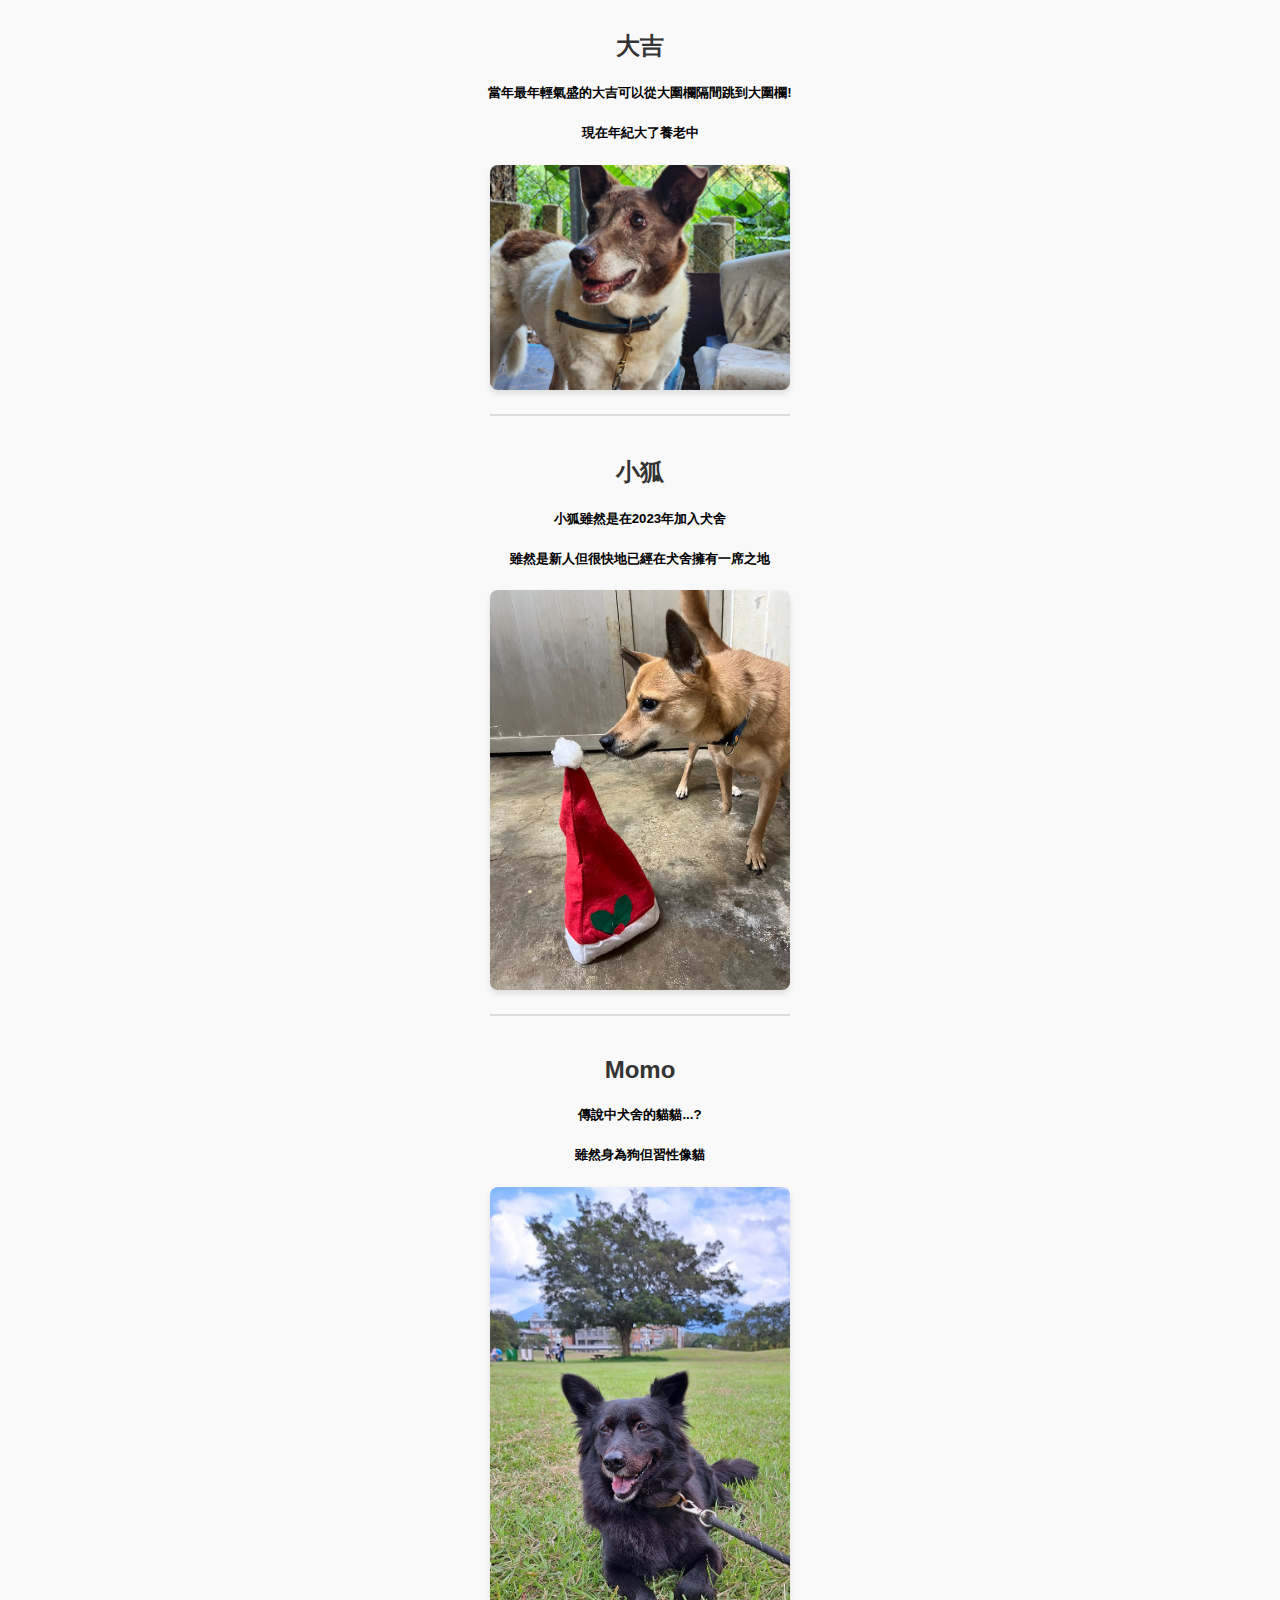
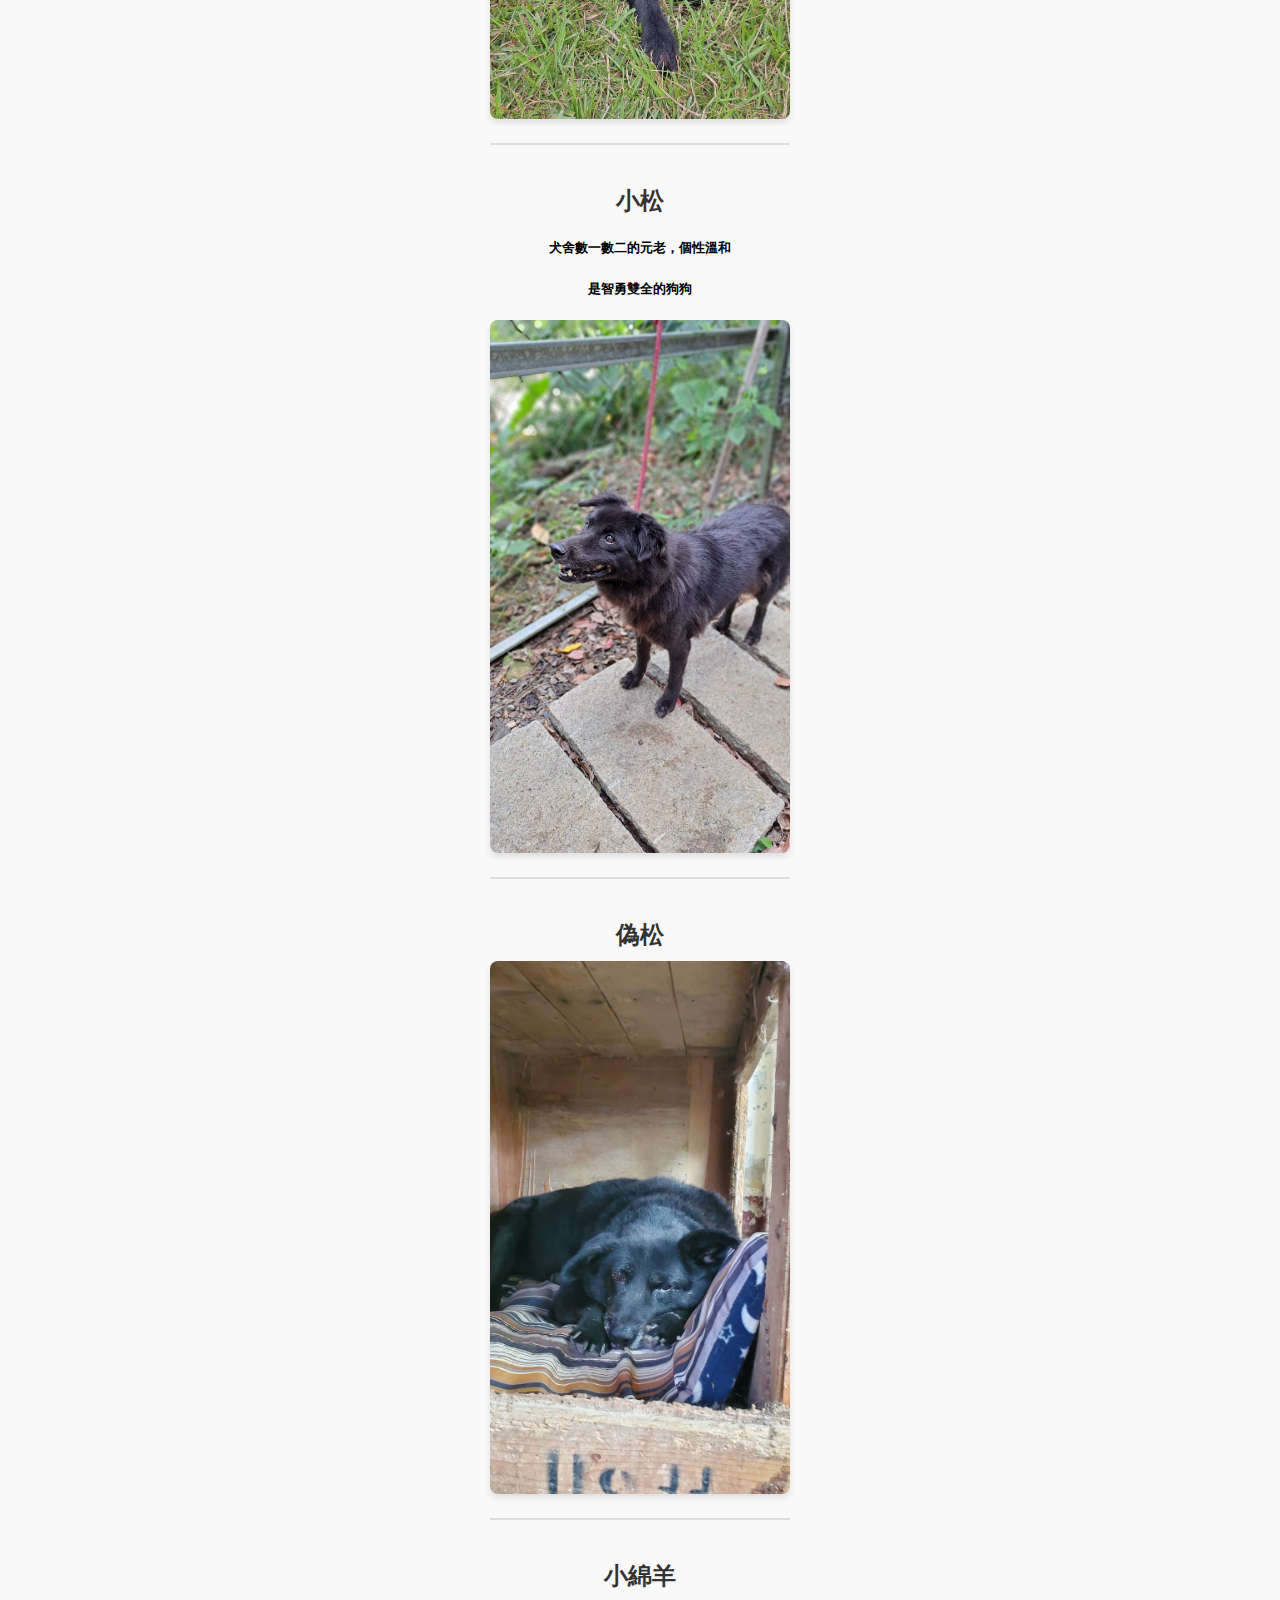
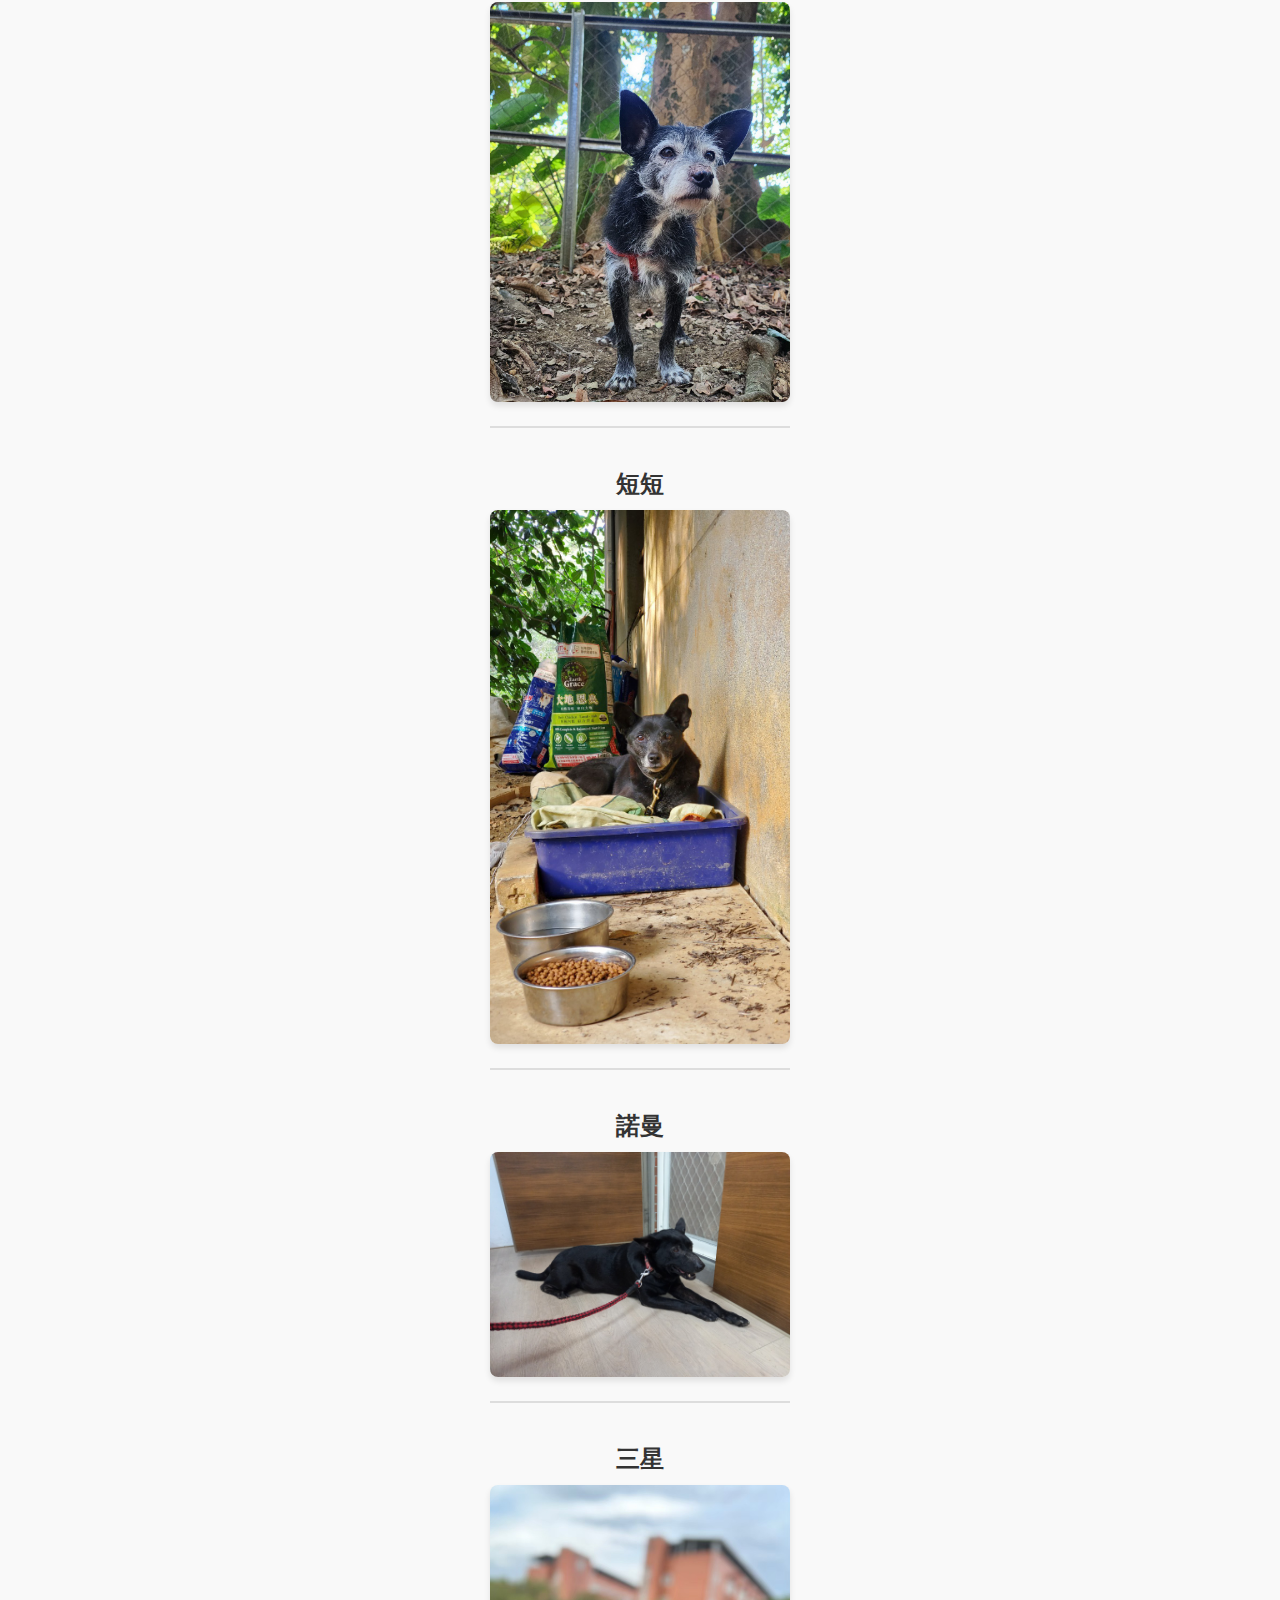
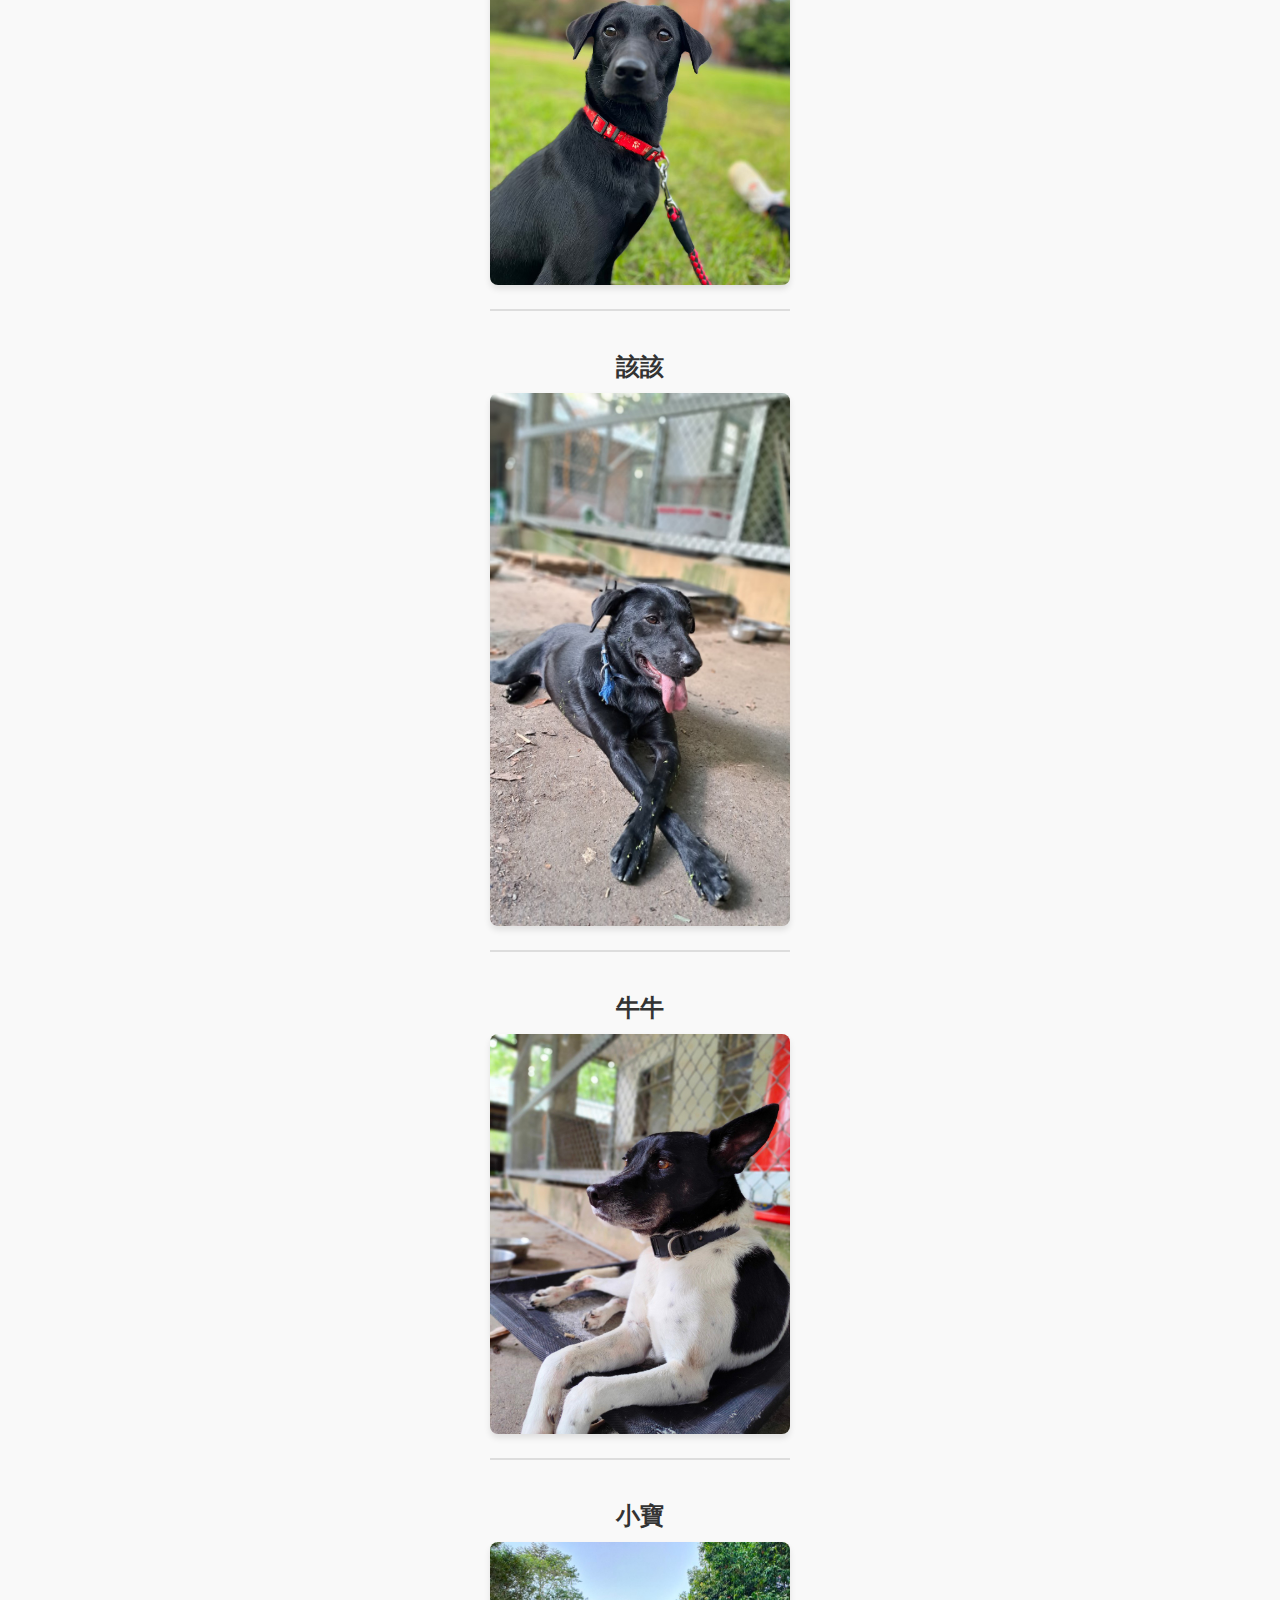
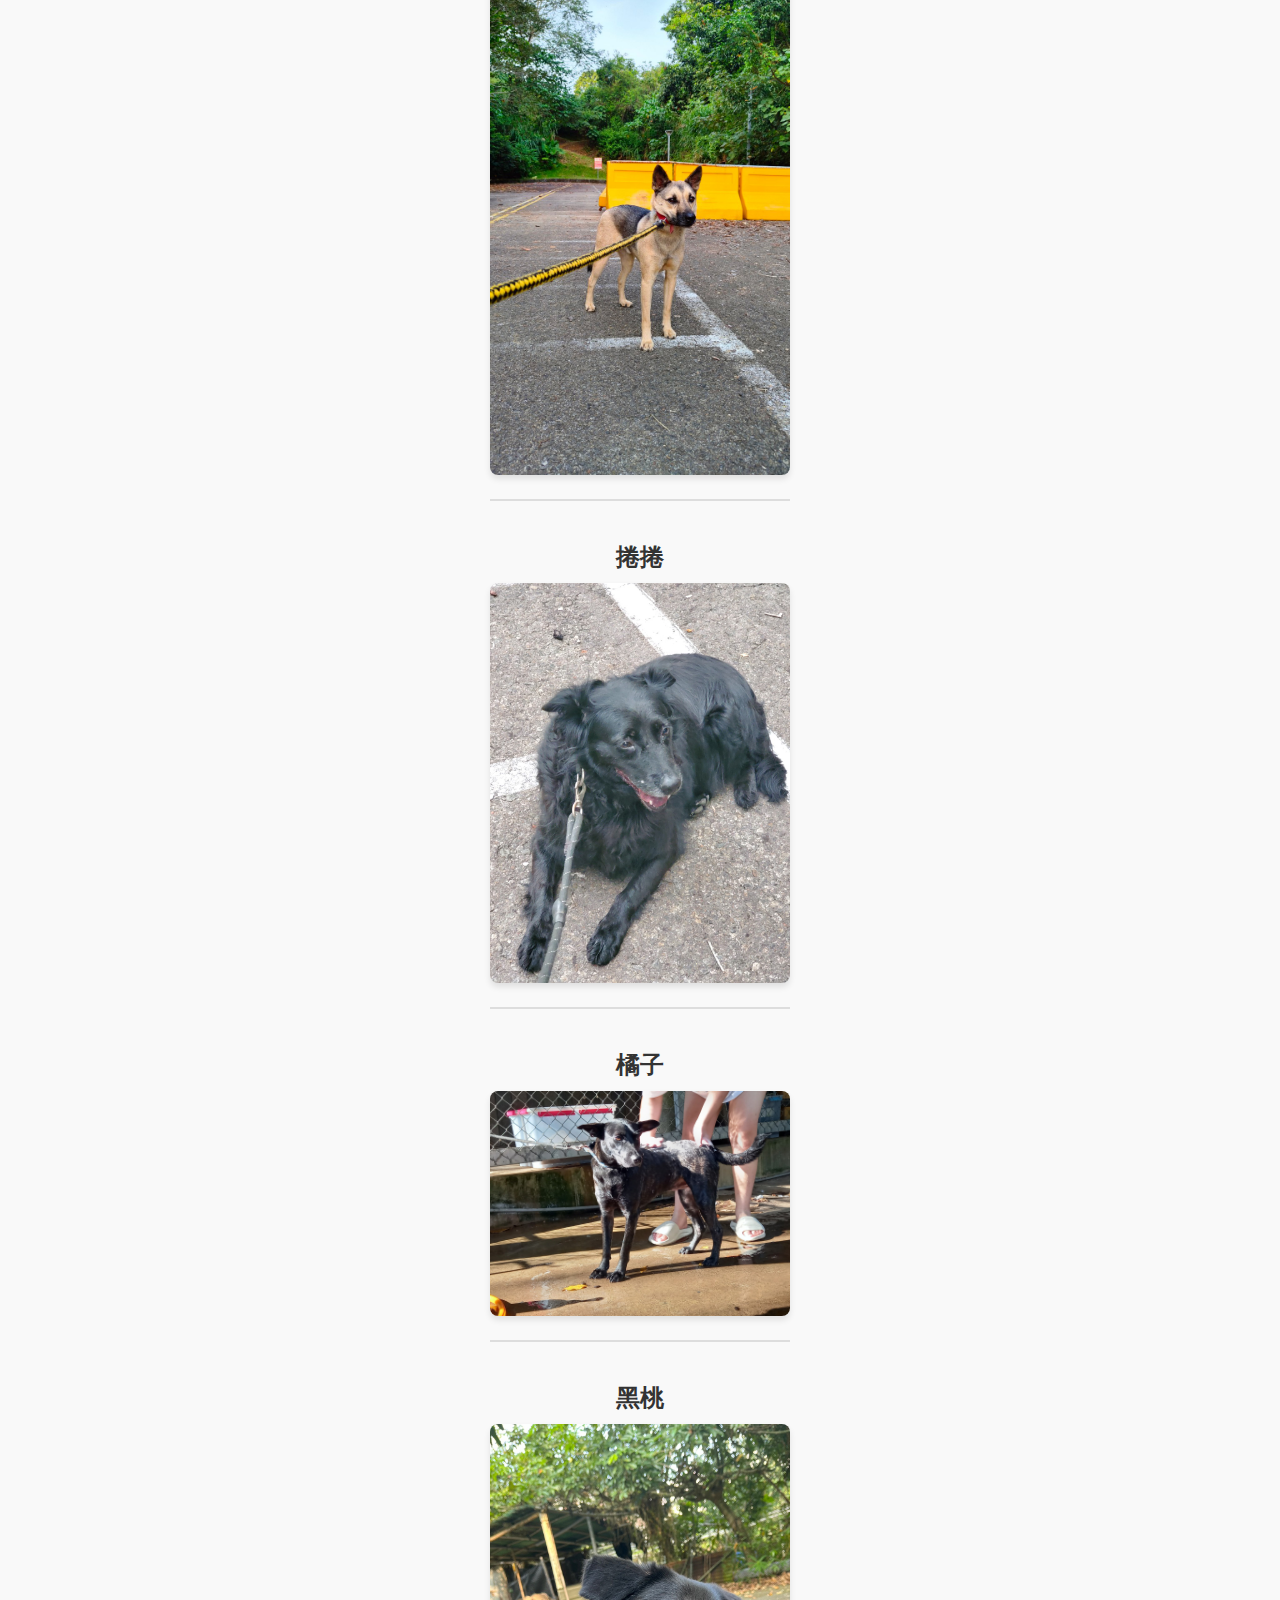
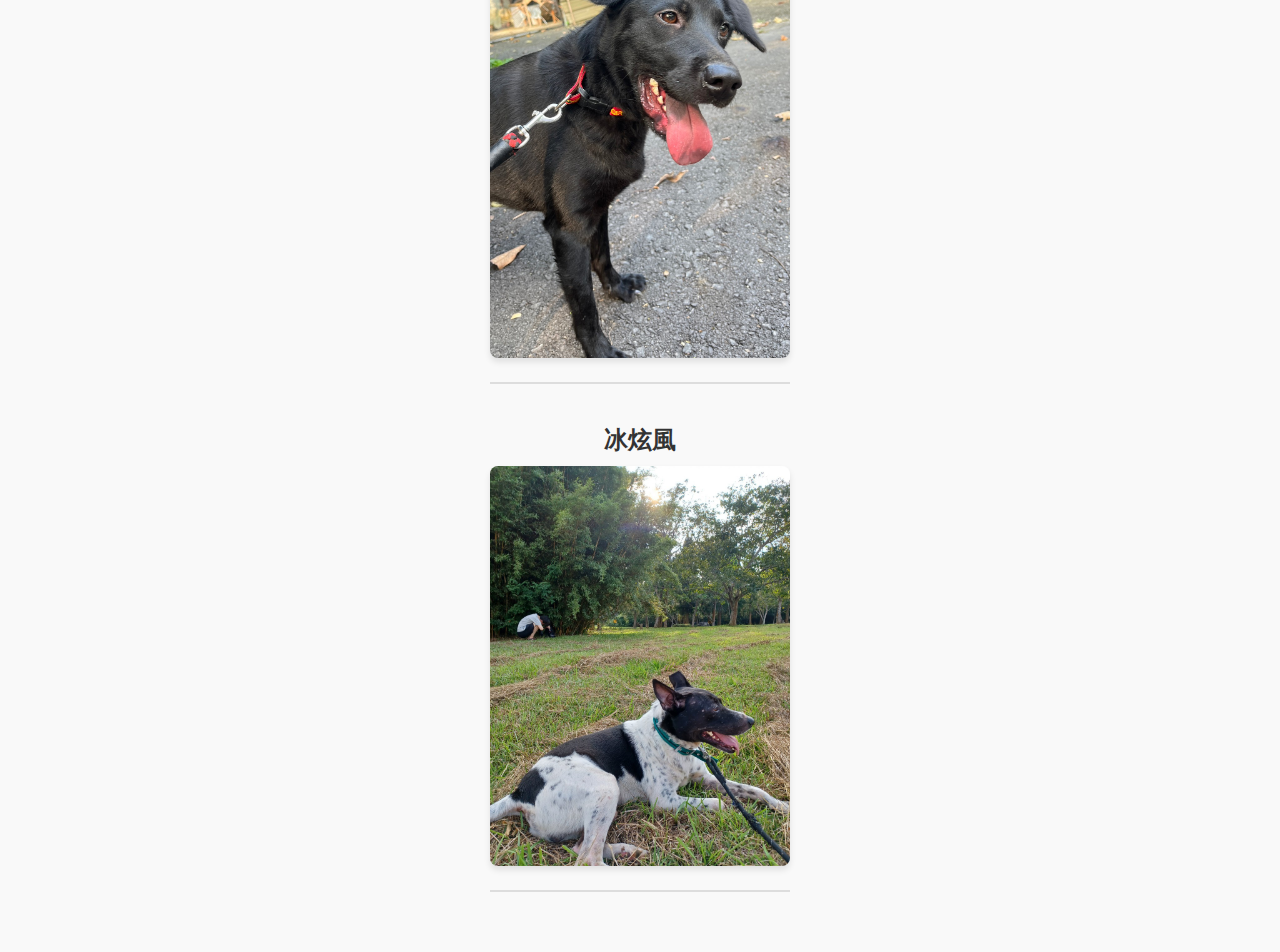
==== index.html @ da809ea3 "部分詳細介紹更新" ====
<!DOCTYPE html>
<html lang="en">
<head>
  <meta charset="UTF-8">
  <meta name="viewport" content="width=device-width, initial-scale=1.0">
  <title>犬舍介紹</title>
  <link rel="stylesheet" href="styles.css">
</head>
<body>
  <div class="dog-container">
    <!-- 第一隻狗 -->
    <div class="dog-profile">
      <h2 class="dog-name">大吉</h2>
      <h5>當年最年輕氣盛的大吉可以從大圍欄隔間跳到大圍欄!</h5>
      <h5>現在年紀大了養老中</h5>
      <img src="img/大吉.jpg" alt="大吉" class="dog-image">
      <div class="divider"></div>
    </div>
    <!-- 第二隻狗 -->
    <div class="dog-profile">
      <h2 class="dog-name">小狐</h2>
      <h5>小狐雖然是在2023年加入犬舍</h5>
      <h5>雖然是新人但很快地已經在犬舍擁有一席之地</h5>
      <img src="img/小狐.jpg" alt="小狐" class="dog-image">
      <div class="divider"></div>
    </div>
    
    <div class="dog-profile">
       <h2 class="dog-name">Momo</h2>
      <h5>傳說中犬舍的貓貓...?</h5>
      <h5>雖然身為狗但習性像貓</h5>
       <img src="img/Momo.jpg" alt="Momo" class="dog-image">
       <div class="divider"></div>
    </div>

    <div class="dog-profile">
       <h2 class="dog-name">小松</h2>
      <h5>犬舍數一數二的元老，個性溫和</h5>
      <h5>是智勇雙全的狗狗</h5>
      <img src="img/小松.jpg" alt="小松" class="dog-image">
       <div class="divider"></div>
    </div>

    <div class="dog-profile">
       <h2 class="dog-name">偽松</h2>
      <img src="img/偽松.jpg" alt="偽松" class="dog-image">
       <div class="divider"></div>
    </div>

    <div class="dog-profile">
       <h2 class="dog-name">小綿羊</h2>
       <img src="img/小綿羊.jpg" alt="小綿羊" class="dog-image">
       <div class="divider"></div>
    </div>

    <div class="dog-profile">
       <h2 class="dog-name">短短</h2>
       <img src="img/短短.jpg" alt="短短" class="dog-image">
       <div class="divider"></div>
    </div>

    <div class="dog-profile">
       <h2 class="dog-name">諾曼</h2>
       <img src="img/諾曼.jpg" alt="諾曼" class="dog-image">
       <div class="divider"></div>
    </div>

    <div class="dog-profile">
       <h2 class="dog-name">三星</h2>
       <img src="img/三星.jpg" alt="三星" class="dog-image">
       <div class="divider"></div>
    </div>

    <div class="dog-profile">
       <h2 class="dog-name">該該</h2>
       <img src="img/該該.jpg" alt="該該" class="dog-image">
       <div class="divider"></div>
    </div>

    <div class="dog-profile">
       <h2 class="dog-name">牛牛</h2>
       <img src="img/牛牛.jpg" alt="牛牛" class="dog-image">
       <div class="divider"></div>
    </div>

    <div class="dog-profile">
       <h2 class="dog-name">小寶</h2>
       <img src="img/小寶.jpg" alt="小寶" class="dog-image">
       <div class="divider"></div>
    </div>

    <div class="dog-profile">
       <h2 class="dog-name">捲捲</h2>
       <img src="img/捲捲.jpg" alt="捲捲" class="dog-image">
       <div class="divider"></div>
    </div>
    
    <div class="dog-profile">
       <h2 class="dog-name">橘子</h2>
       <img src="img/橘子.jpg" alt="橘子" class="dog-image">
       <div class="divider"></div>
    </div>

    <div class="dog-profile">
       <h2 class="dog-name">黑桃</h2>
       <img src="img/黑桃.jpg" alt="黑桃" class="dog-image">
       <div class="divider"></div>
    </div>

    <div class="dog-profile">
       <h2 class="dog-name">冰炫風</h2>
       <img src="img/冰炫風.jpg" alt="冰炫風" class="dog-image">
       <div class="divider"></div>
    </div>
    <!-- 可以新增更多狗狗 -->
  </div>
</body>
</html>
---- styles.css ----
/* 設定全域樣式 */
body {
  margin: 0;
  font-family: Arial, sans-serif;
  background-color: #f9f9f9;
}

/* 設定主要容器 */
.dog-container {
  width: 100%;
  max-width: 600px;
  margin: 0 auto;
  padding: 20px;
}

/* 每隻狗狗的區塊樣式 */
.dog-profile {
  text-align: center;
  margin-bottom: 40px;
}

/* 狗狗名字樣式 */
.dog-name {
  font-size: 24px;
  color: #333;
  margin: 10px 0;
}

/* 狗狗圖片樣式 */
.dog-image {
  width: 100%;
  max-width: 300px;
  height: auto;
  border-radius: 8px;
  box-shadow: 0 4px 6px rgba(0, 0, 0, 0.1);
  margin-bottom: 20px; /* 圖片下方空隙 */
}

/* 分隔線樣式 */
.divider {
  width: 50%;
  height: 2px;
  background-color: #ddd;
  margin: 0 auto;
}
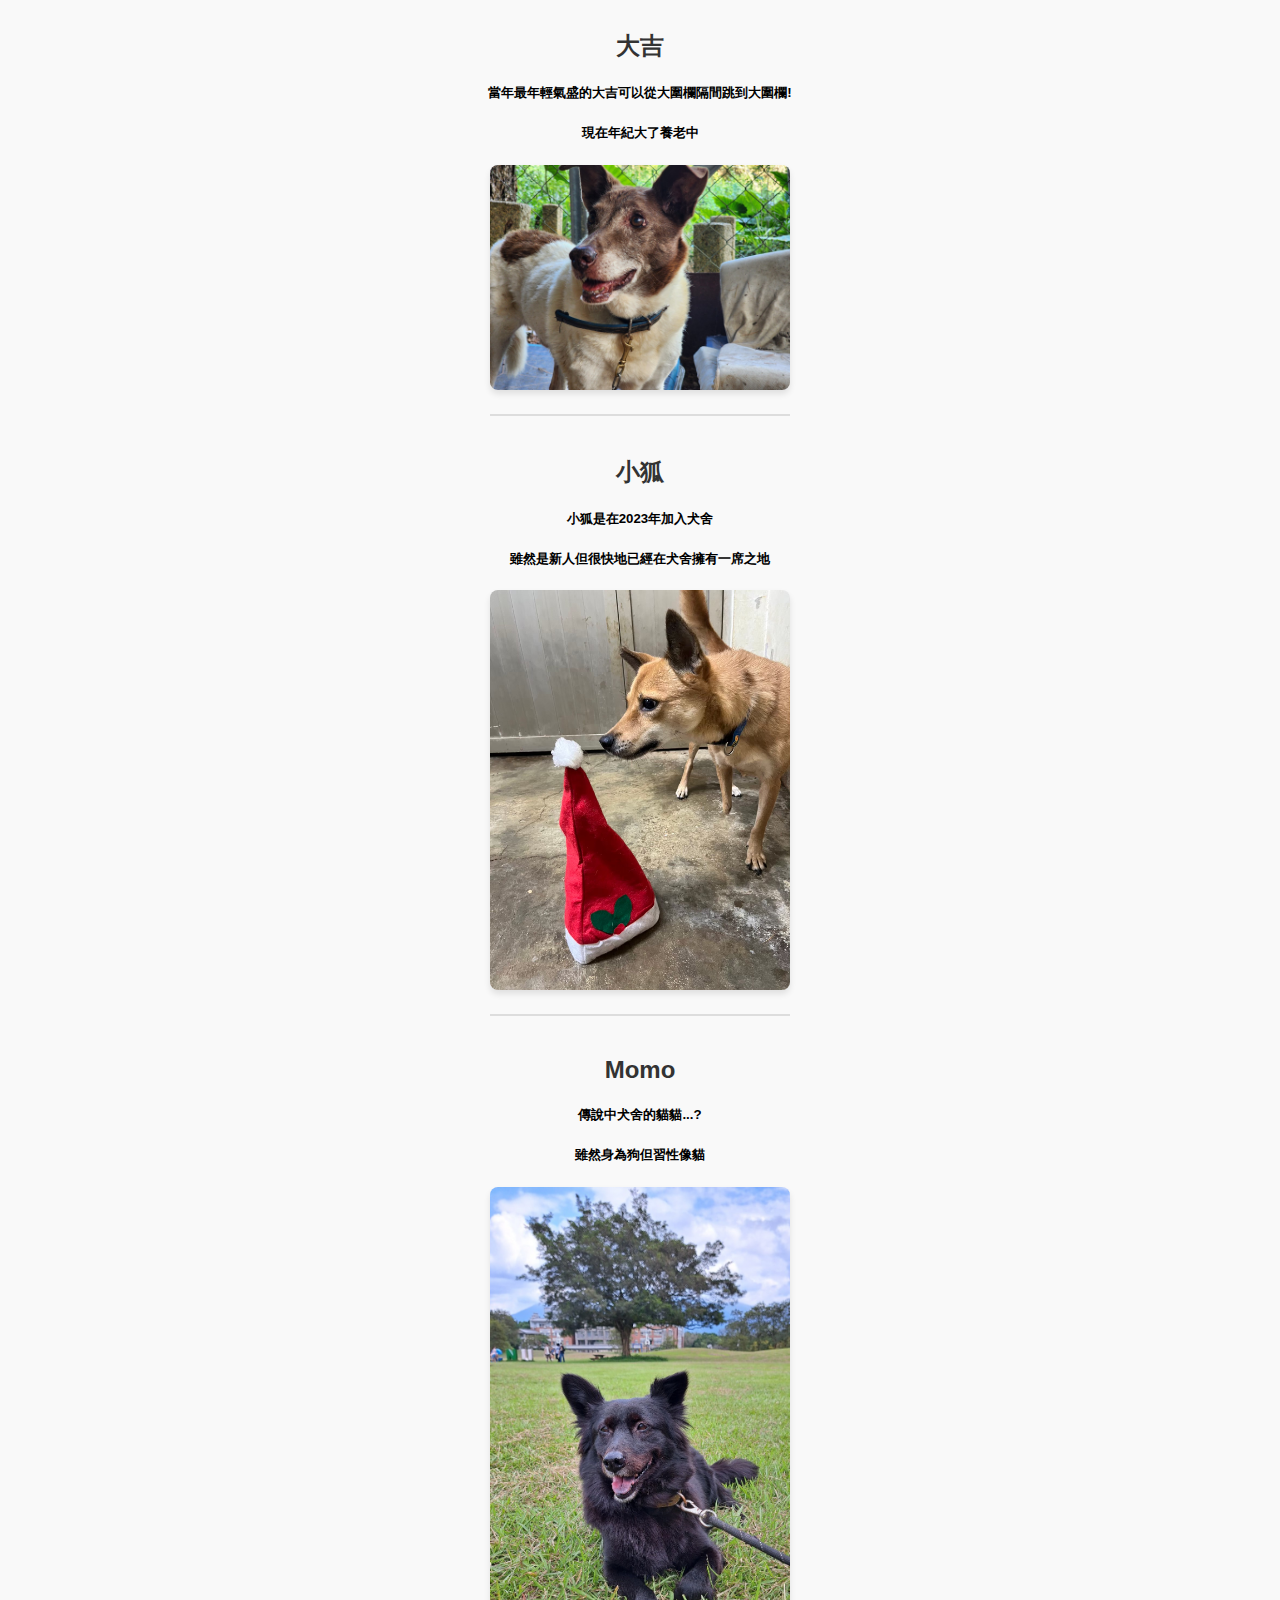
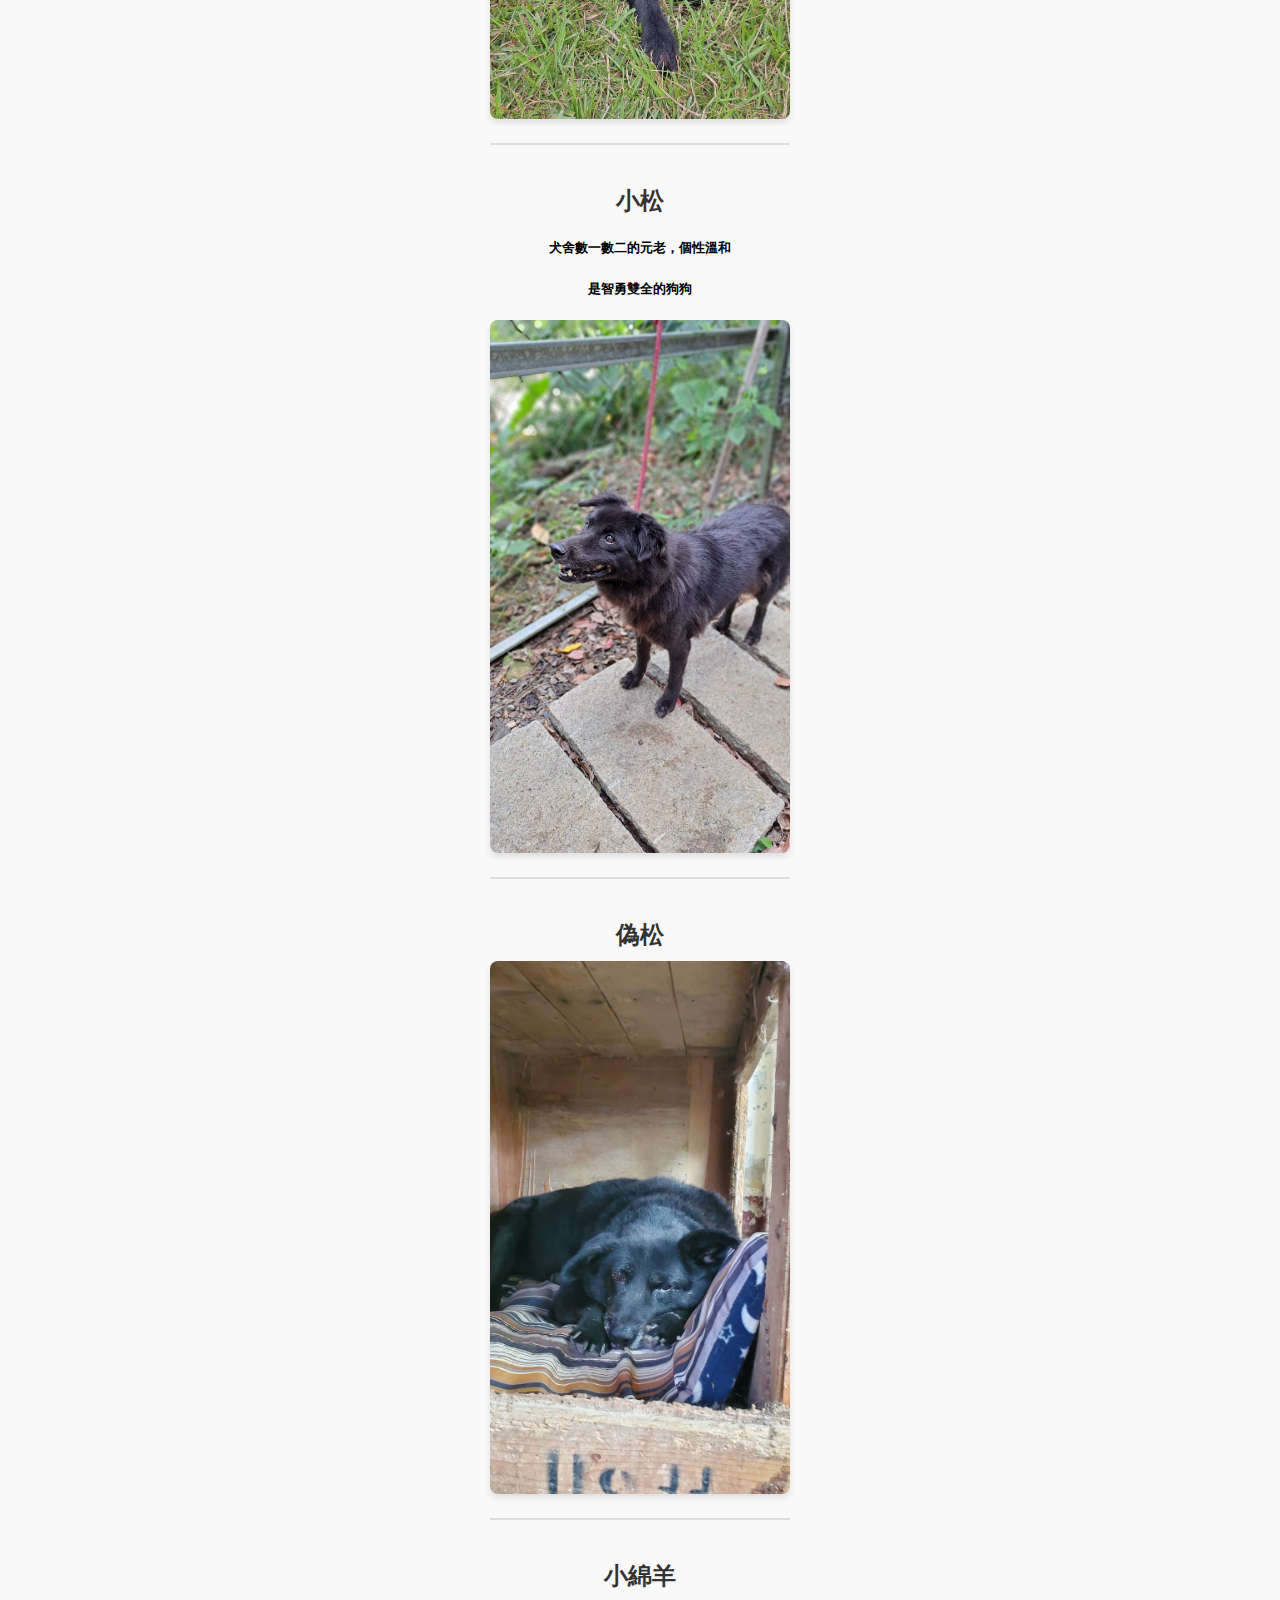
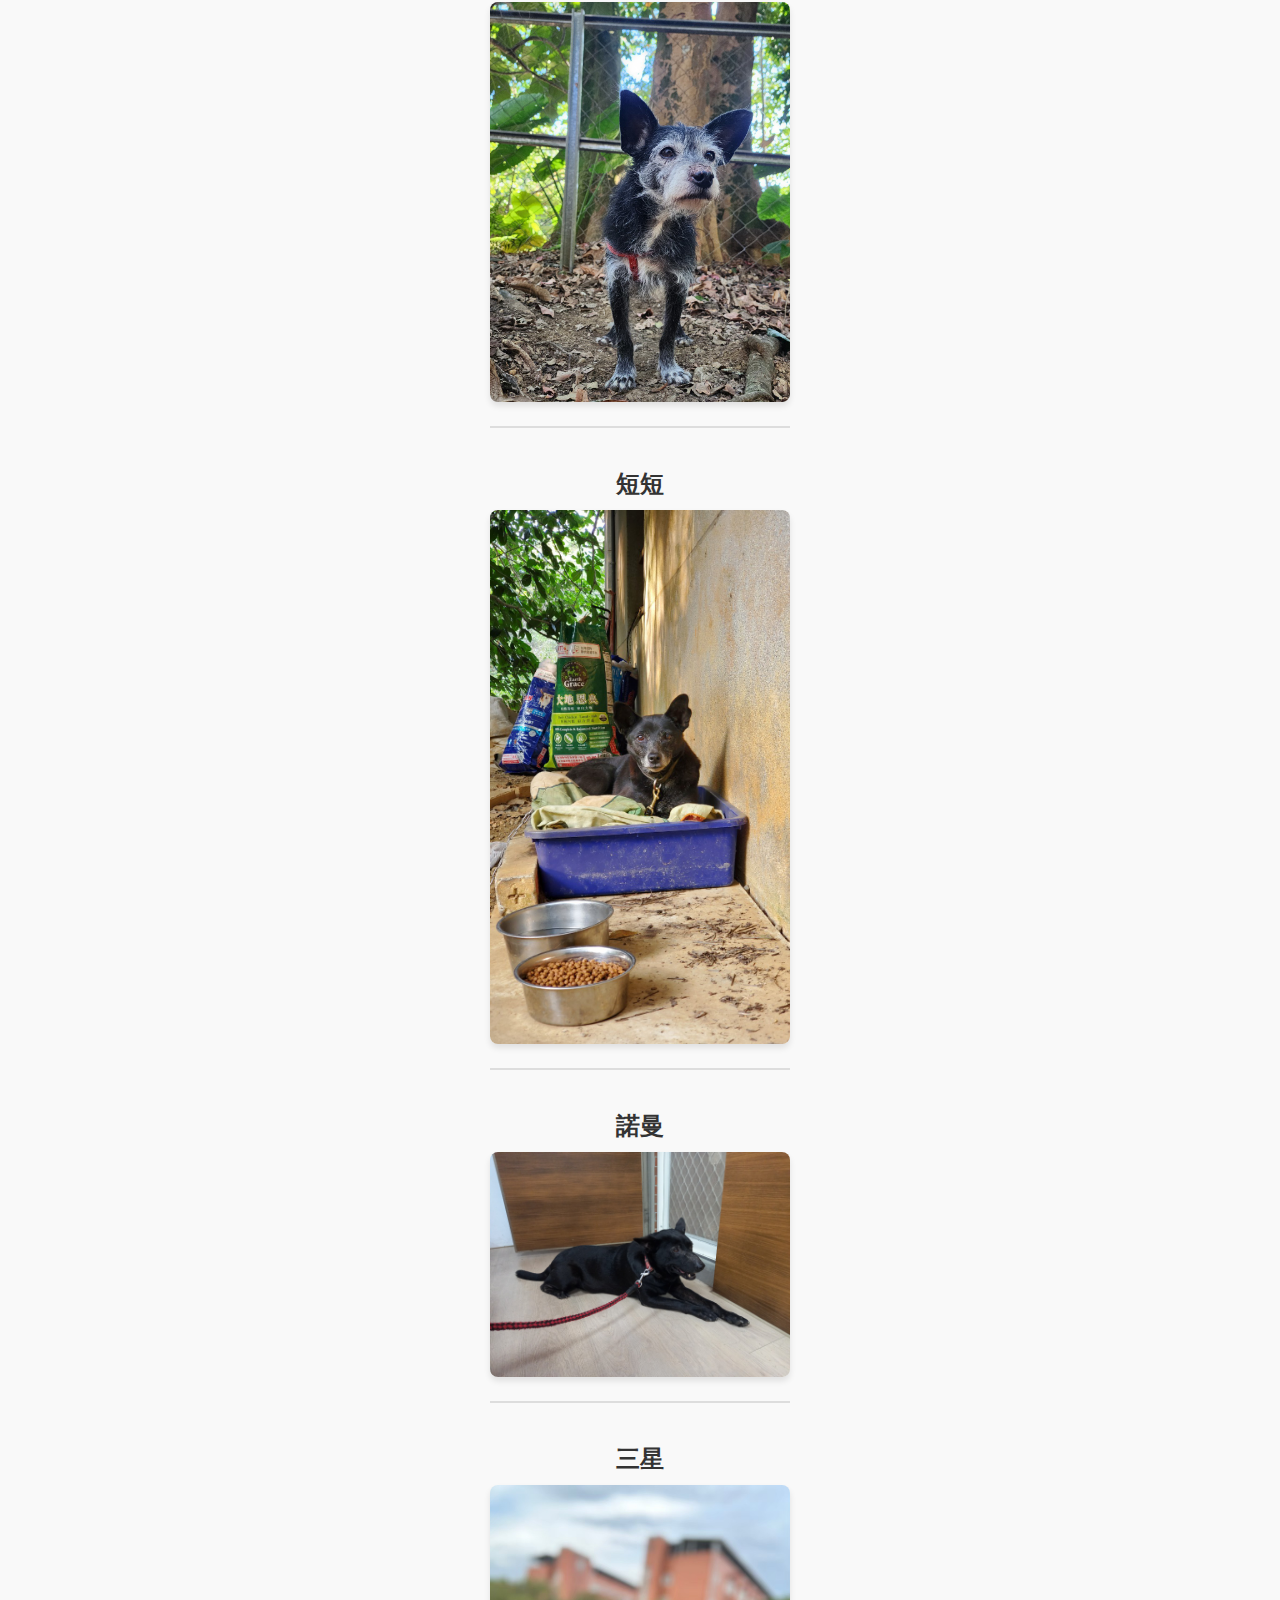
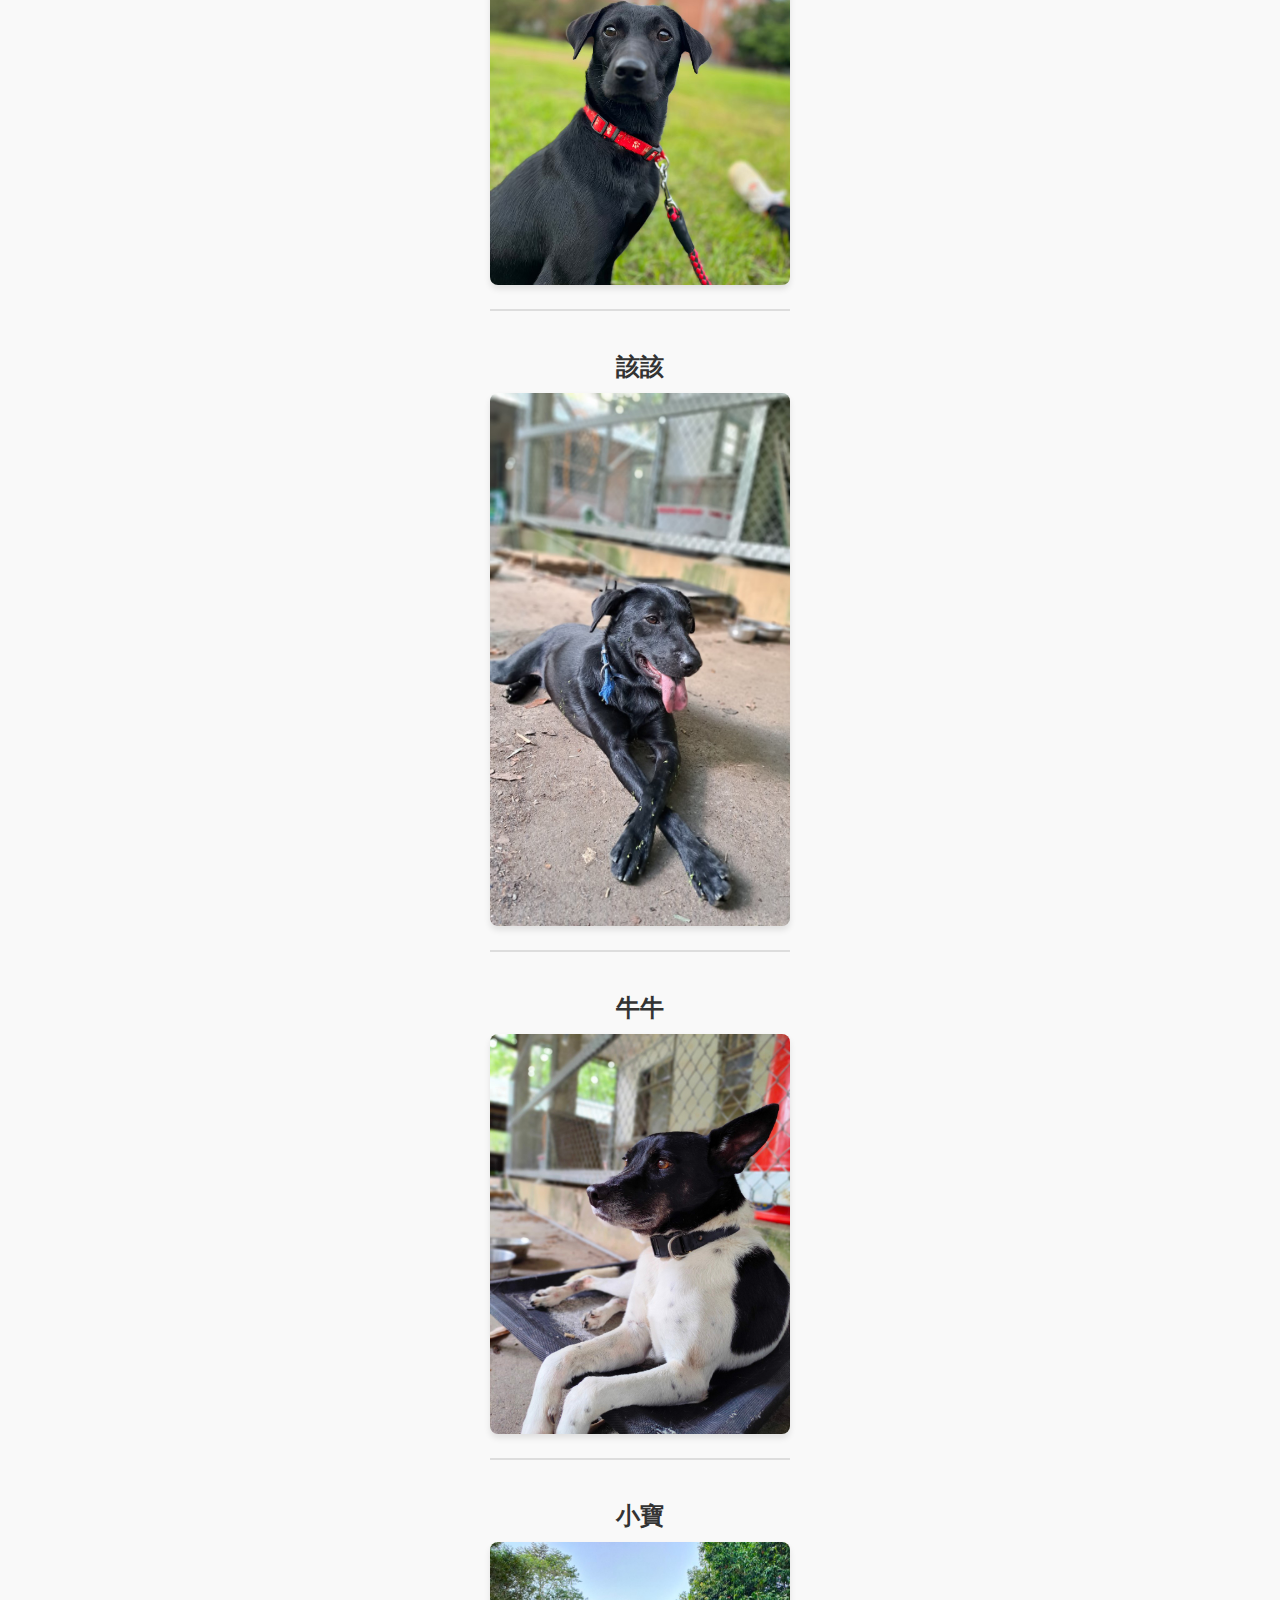
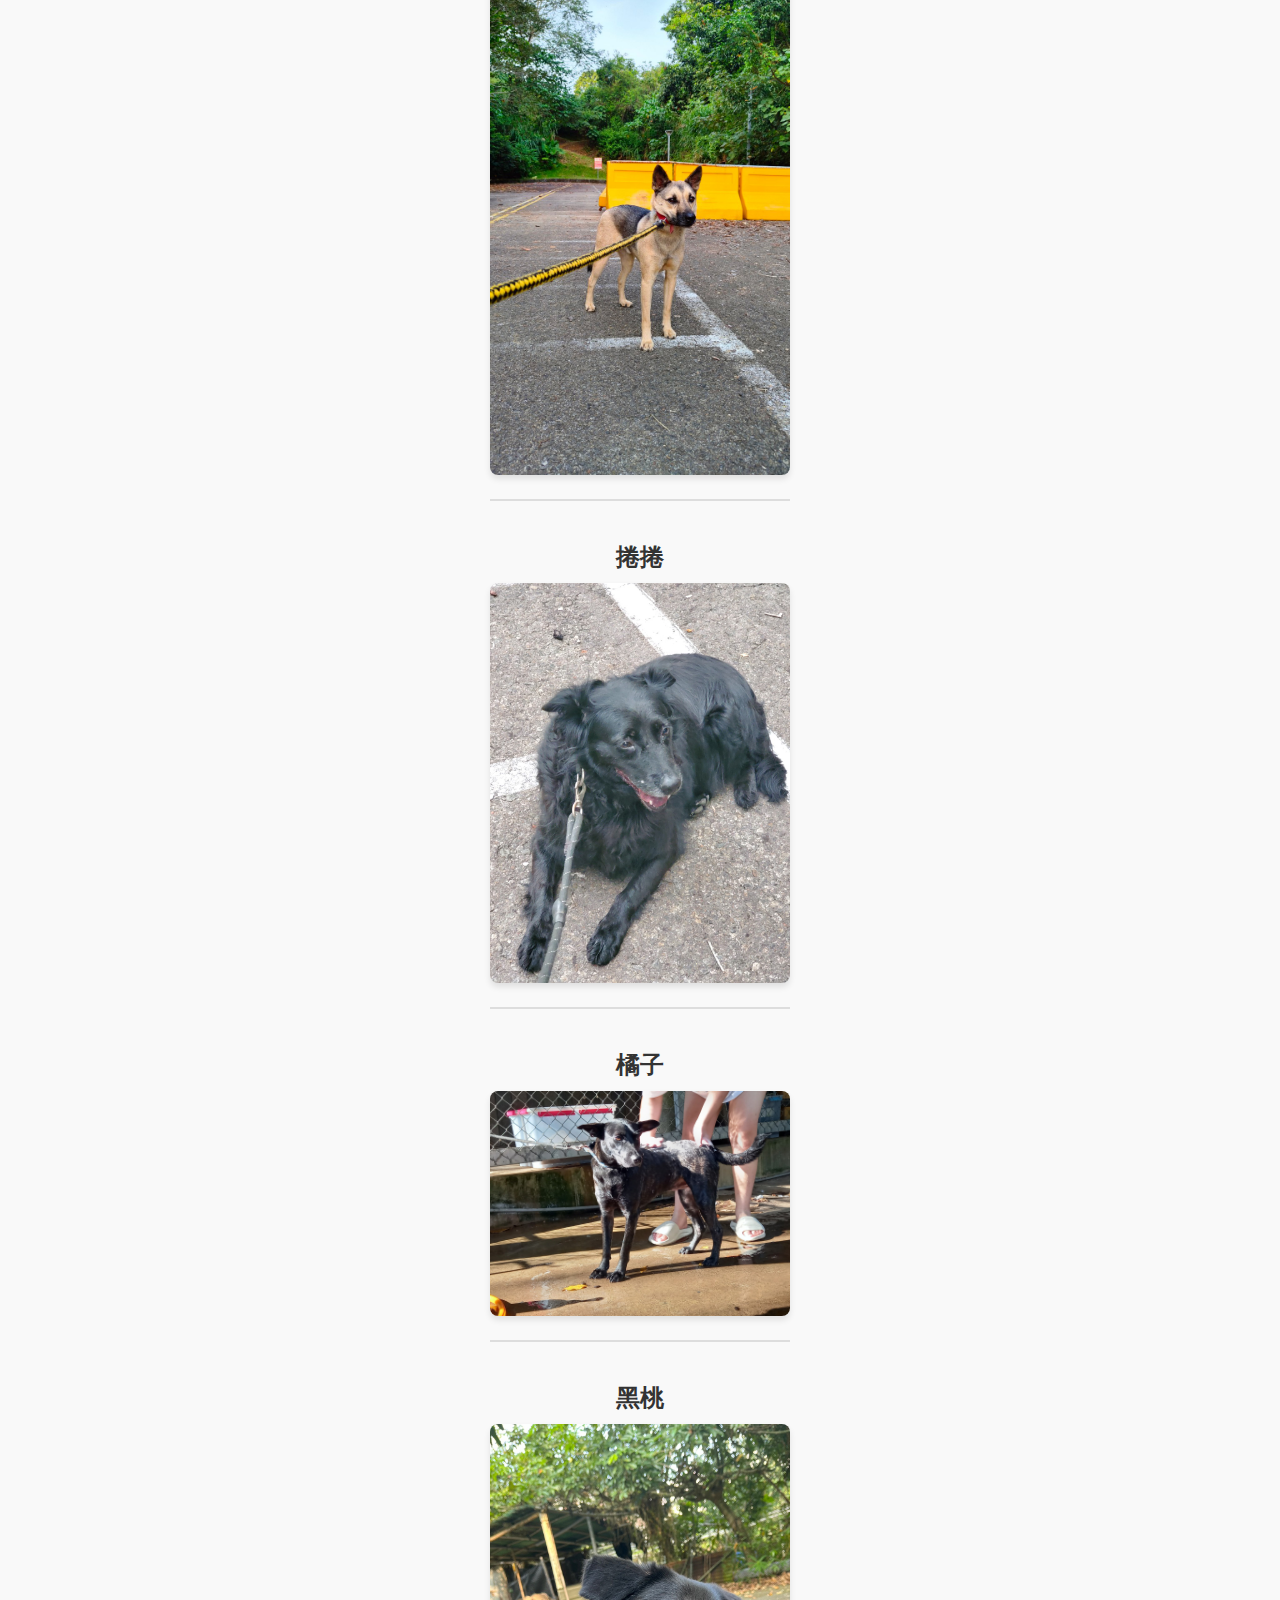
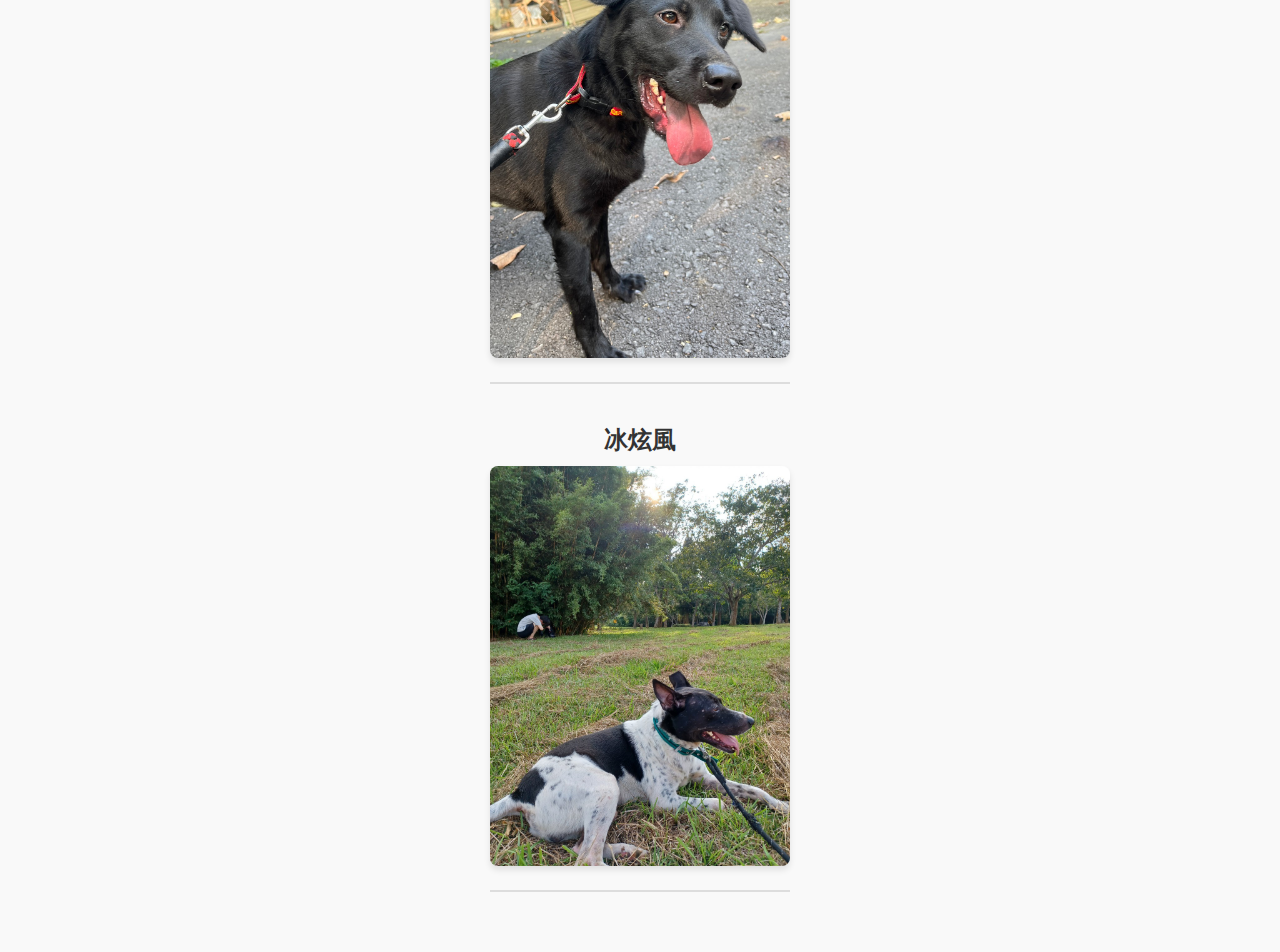
==== commit e90cea5b: "Update index.html" ====
--- a/index.html
+++ b/index.html
@@ -19,7 +19,7 @@
     <!-- 第二隻狗 -->
     <div class="dog-profile">
       <h2 class="dog-name">小狐</h2>
-      <h5>小狐雖然是在2023年加入犬舍</h5>
+      <h5>小狐是在2023年加入犬舍</h5>
       <h5>雖然是新人但很快地已經在犬舍擁有一席之地</h5>
       <img src="img/小狐.jpg" alt="小狐" class="dog-image">
       <div class="divider"></div>
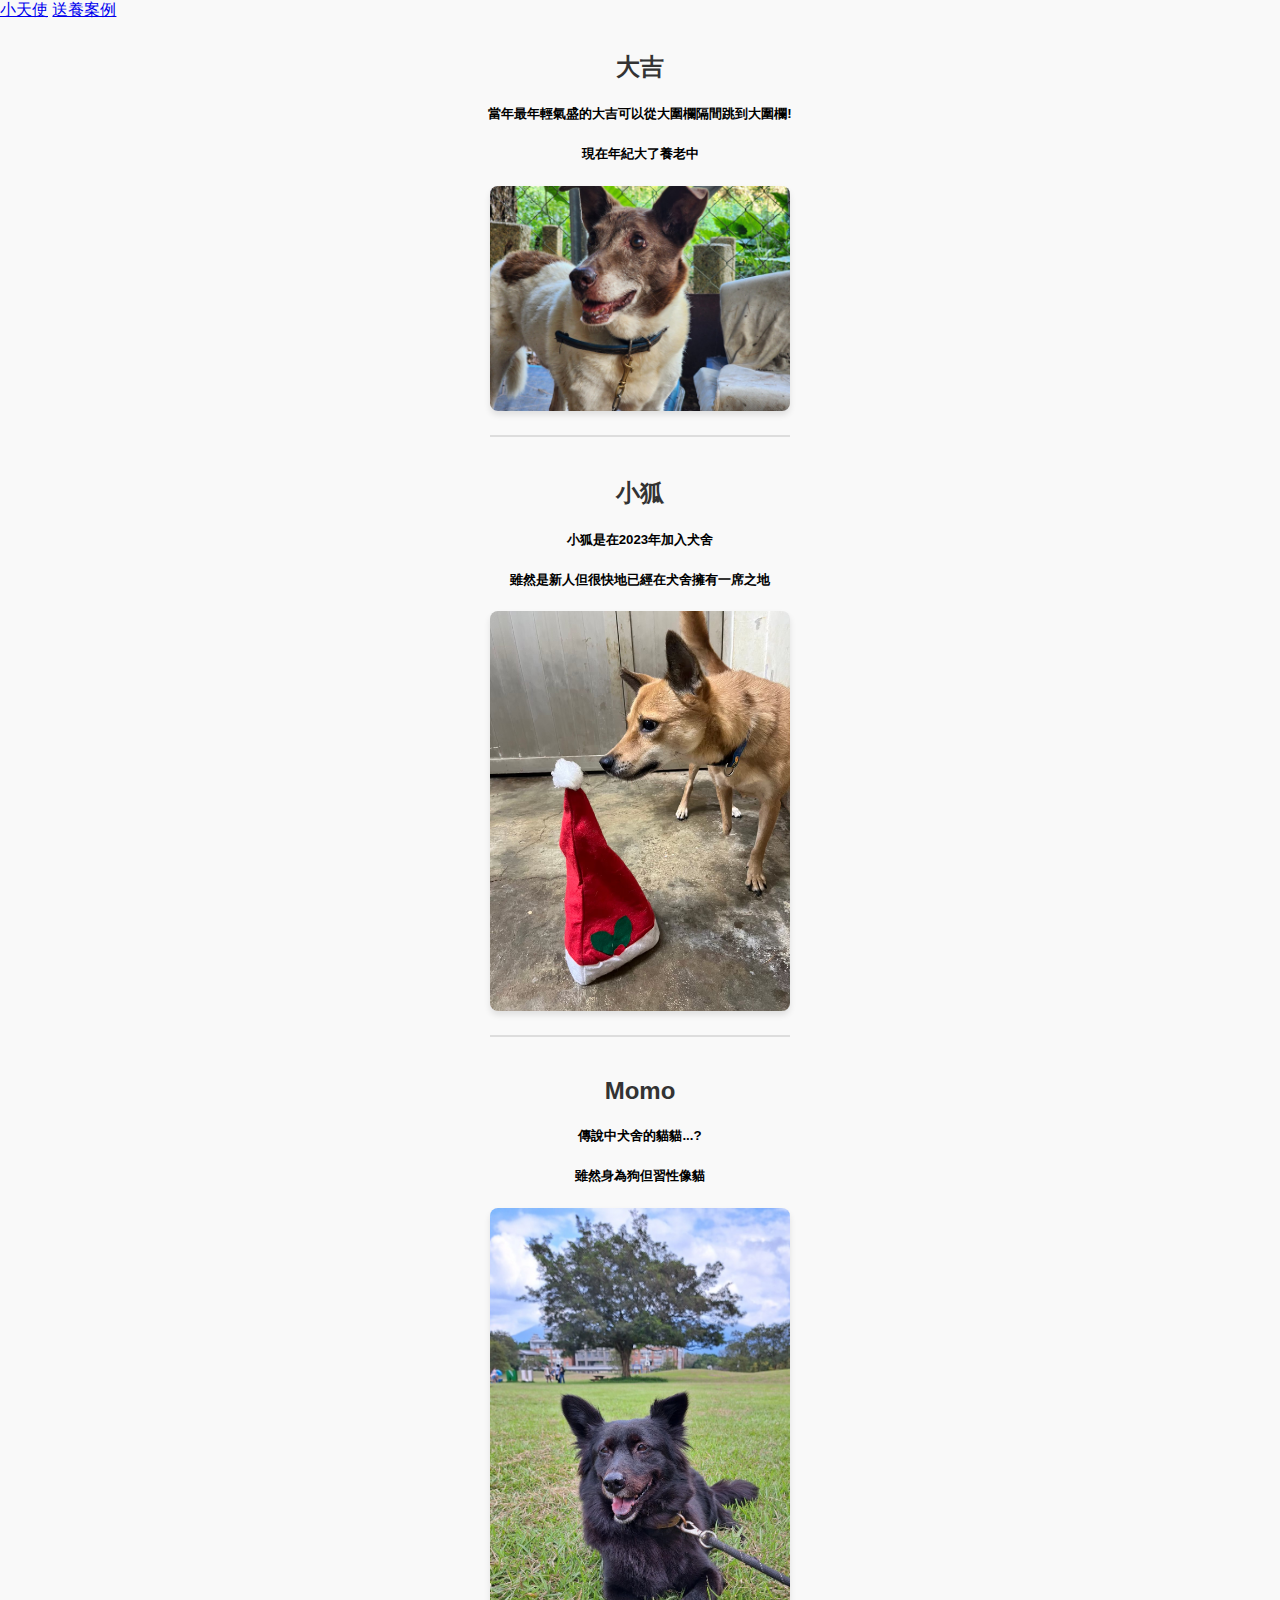
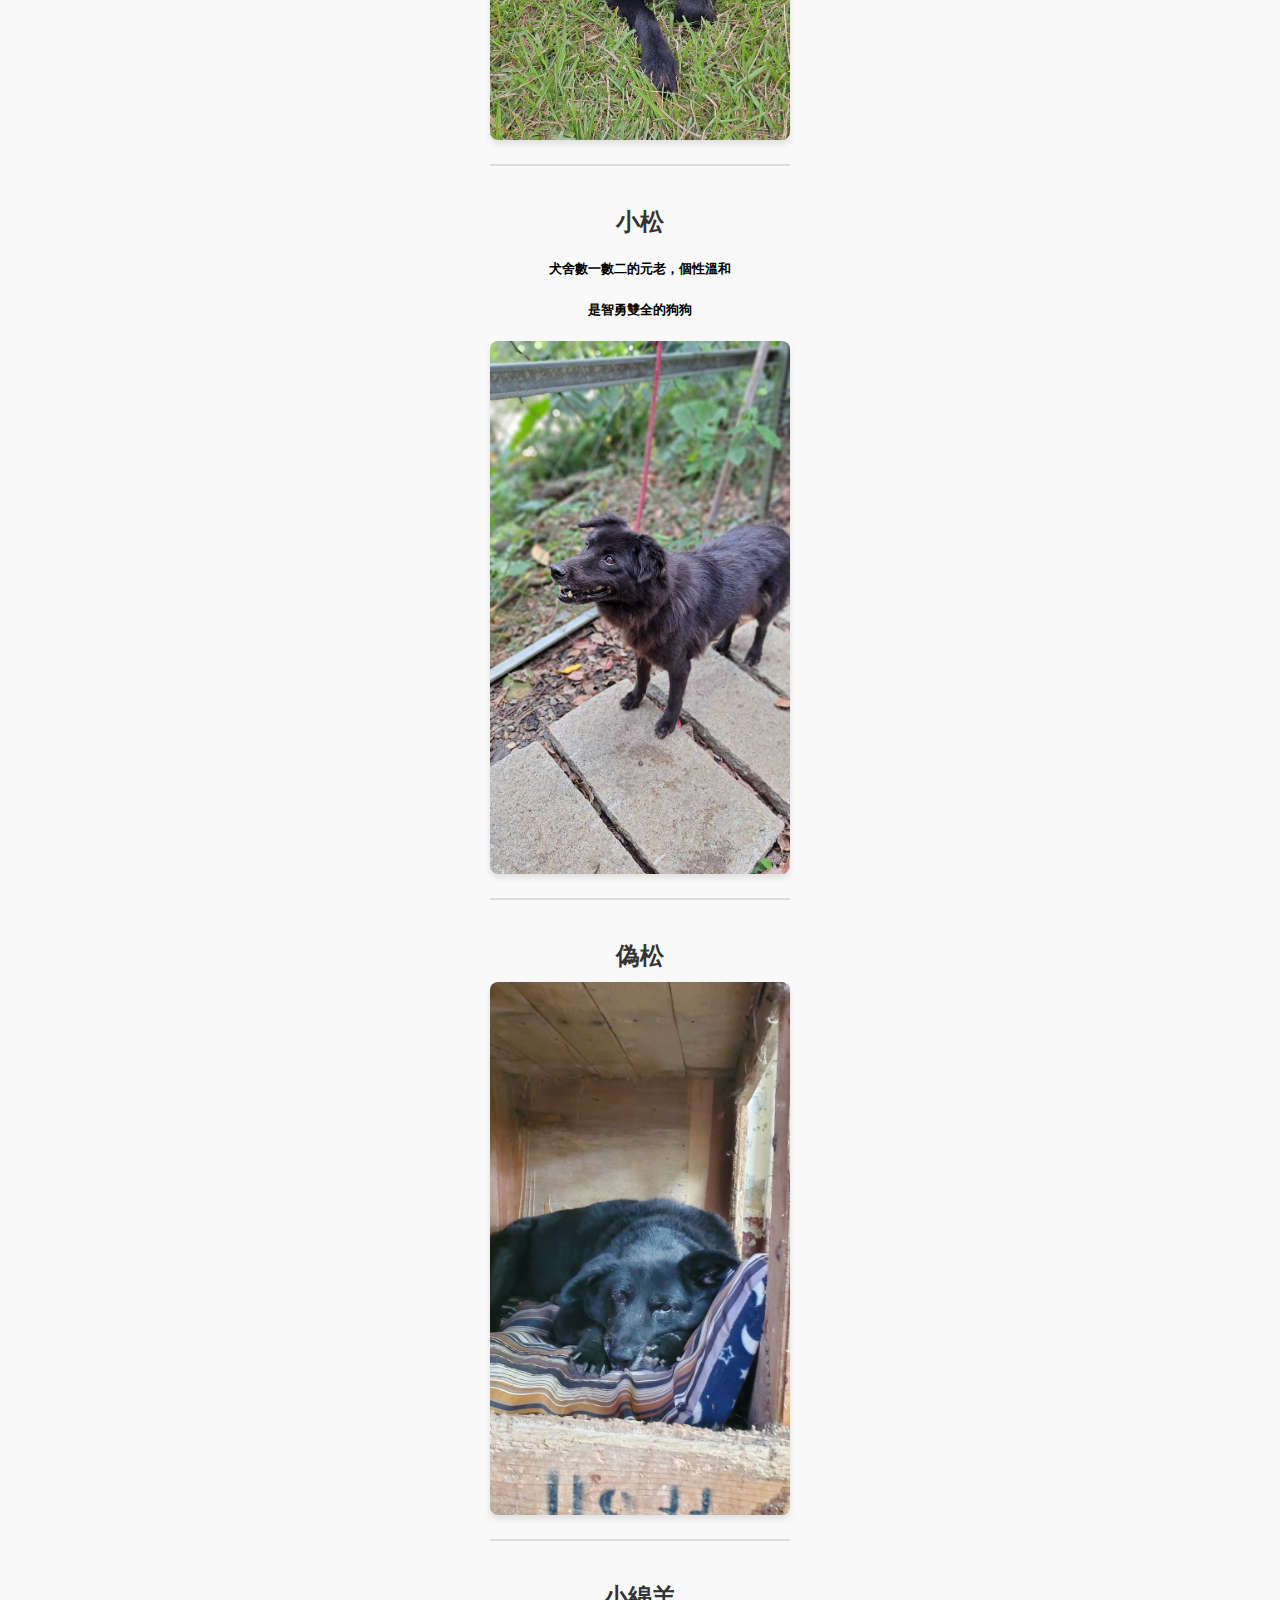
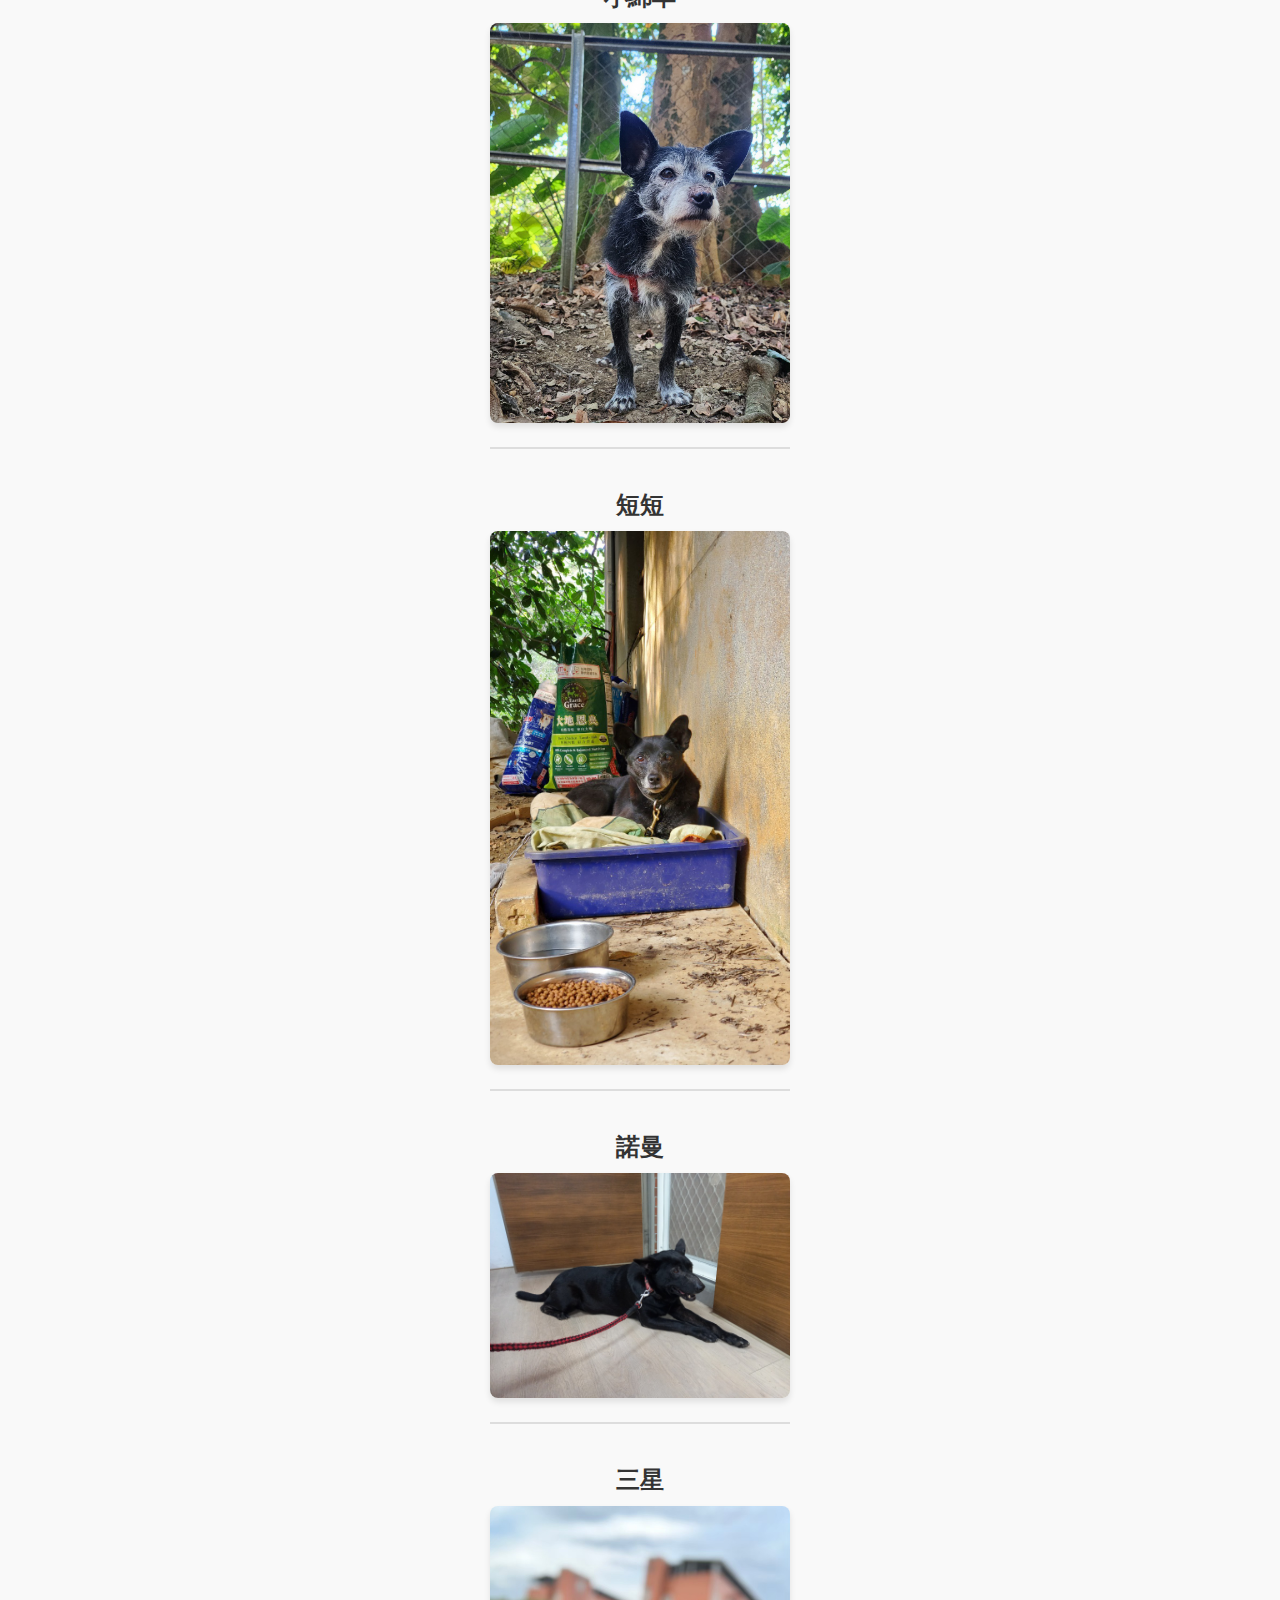
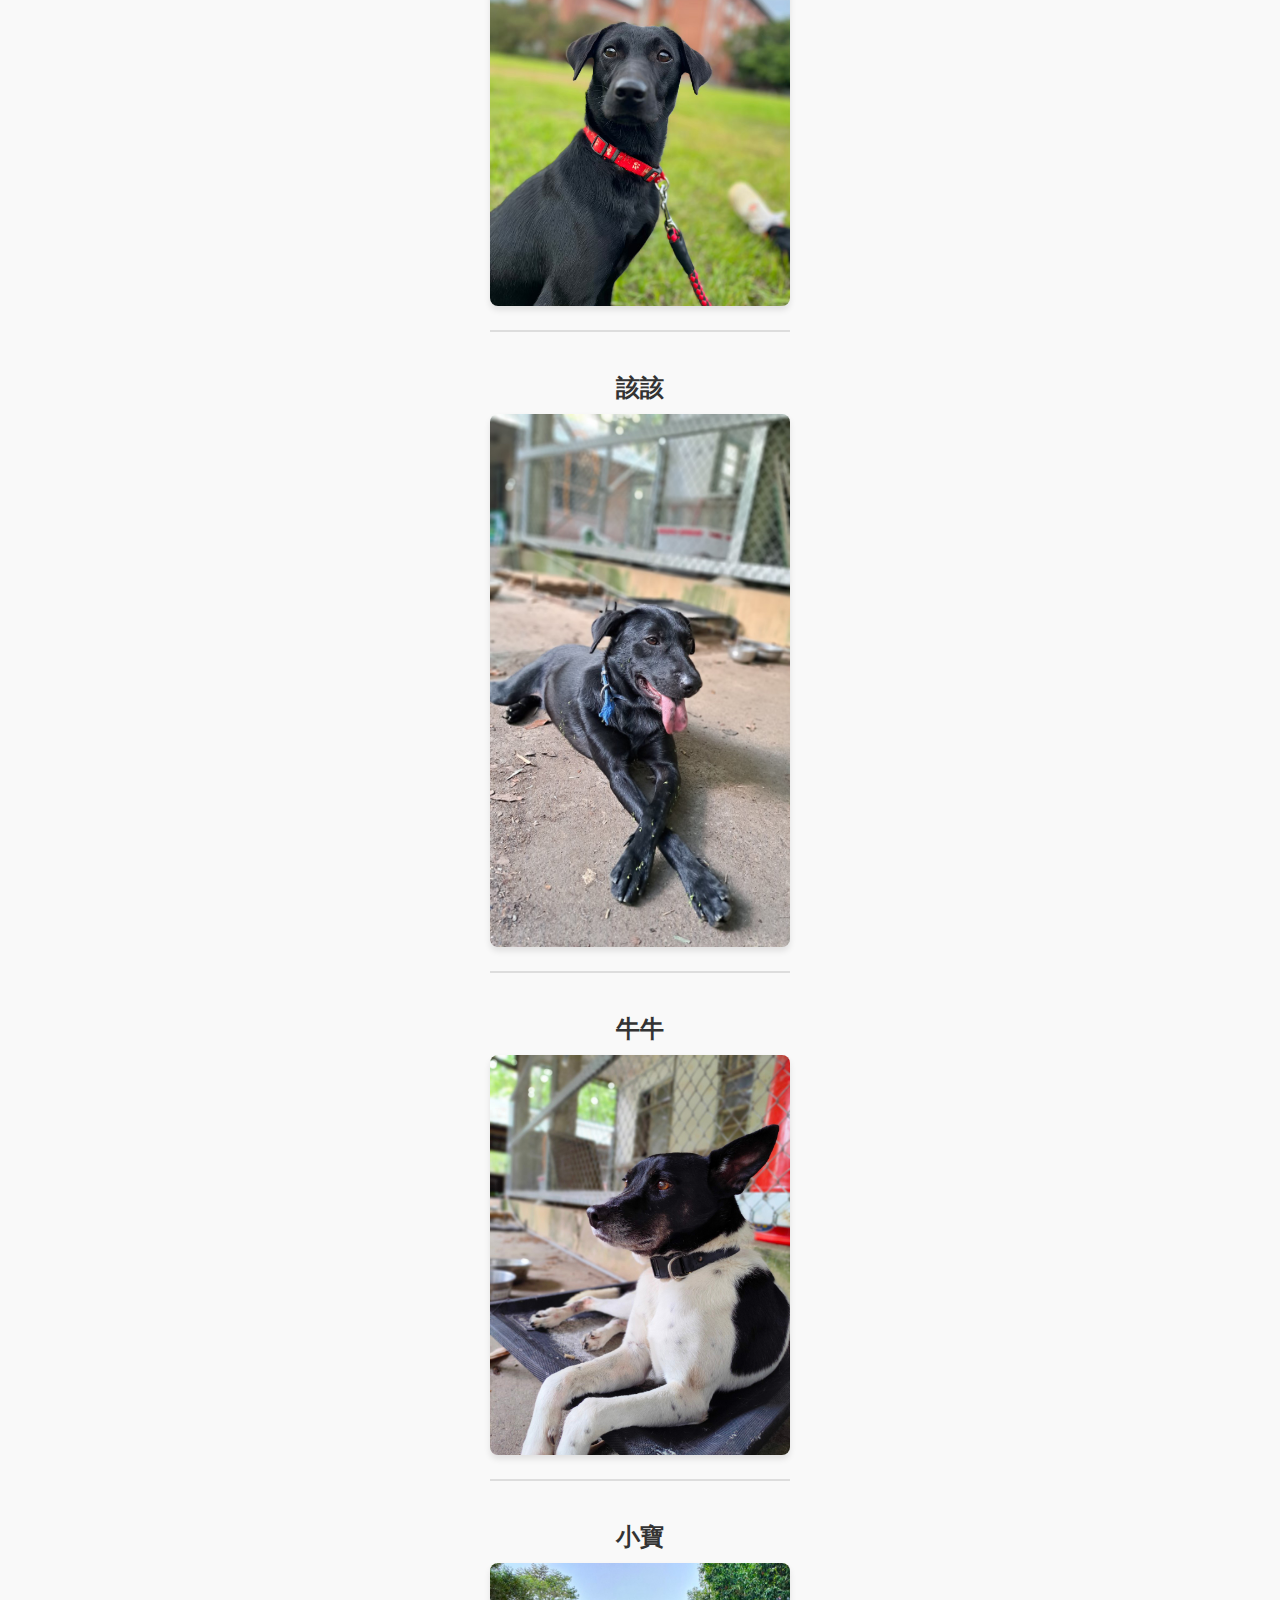
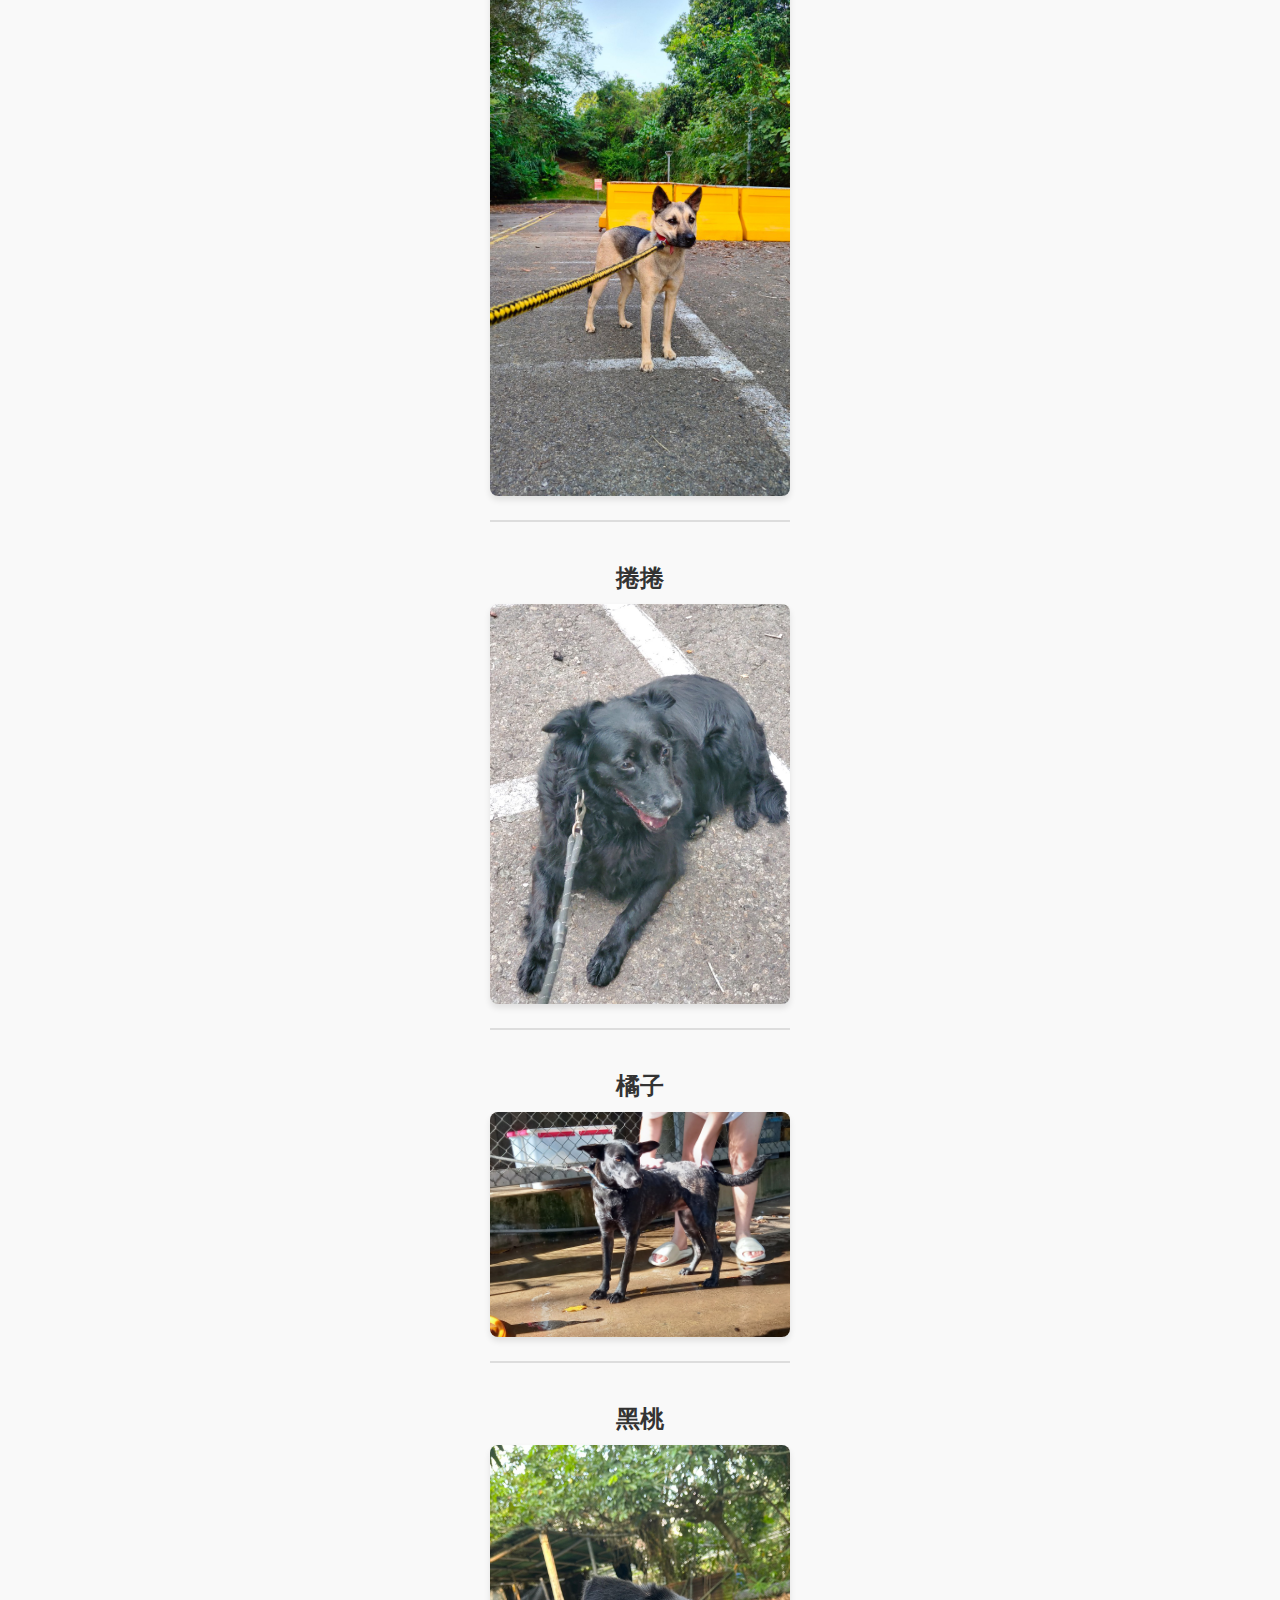
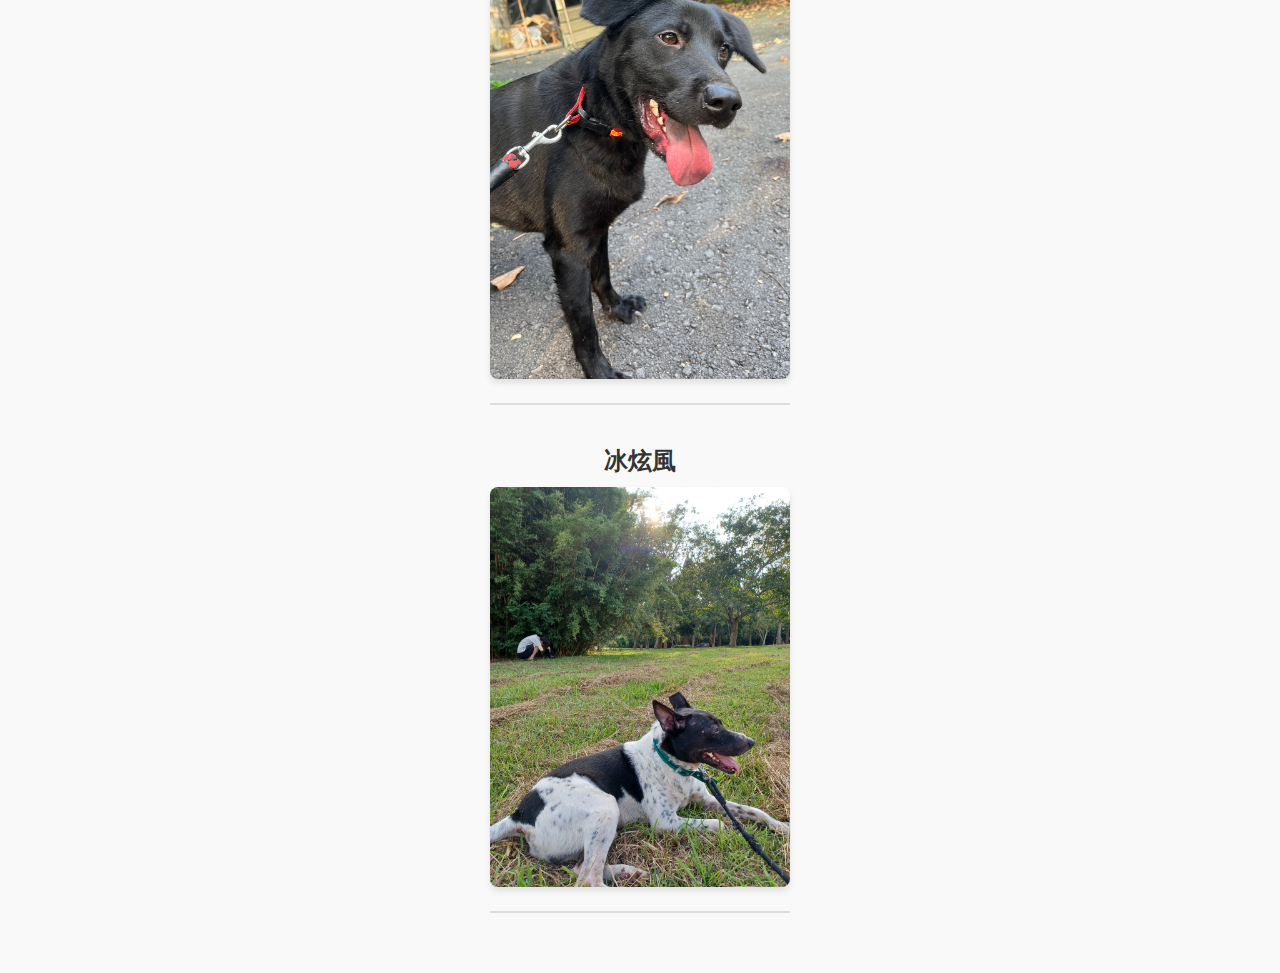
==== commit d50b80af: "Update index.html" ====
--- a/index.html
+++ b/index.html
@@ -7,6 +7,11 @@
   <link rel="stylesheet" href="styles.css">
 </head>
 <body>
+  <!-- 導覽按鈕區 -->
+  <div class="navbar">
+    <a href="angels.html" class="nav-button">小天使</a>
+    <a href="adoptions.html" class="nav-button">送養案例</a>
+  </div>
   <div class="dog-container">
     <!-- 第一隻狗 -->
     <div class="dog-profile">
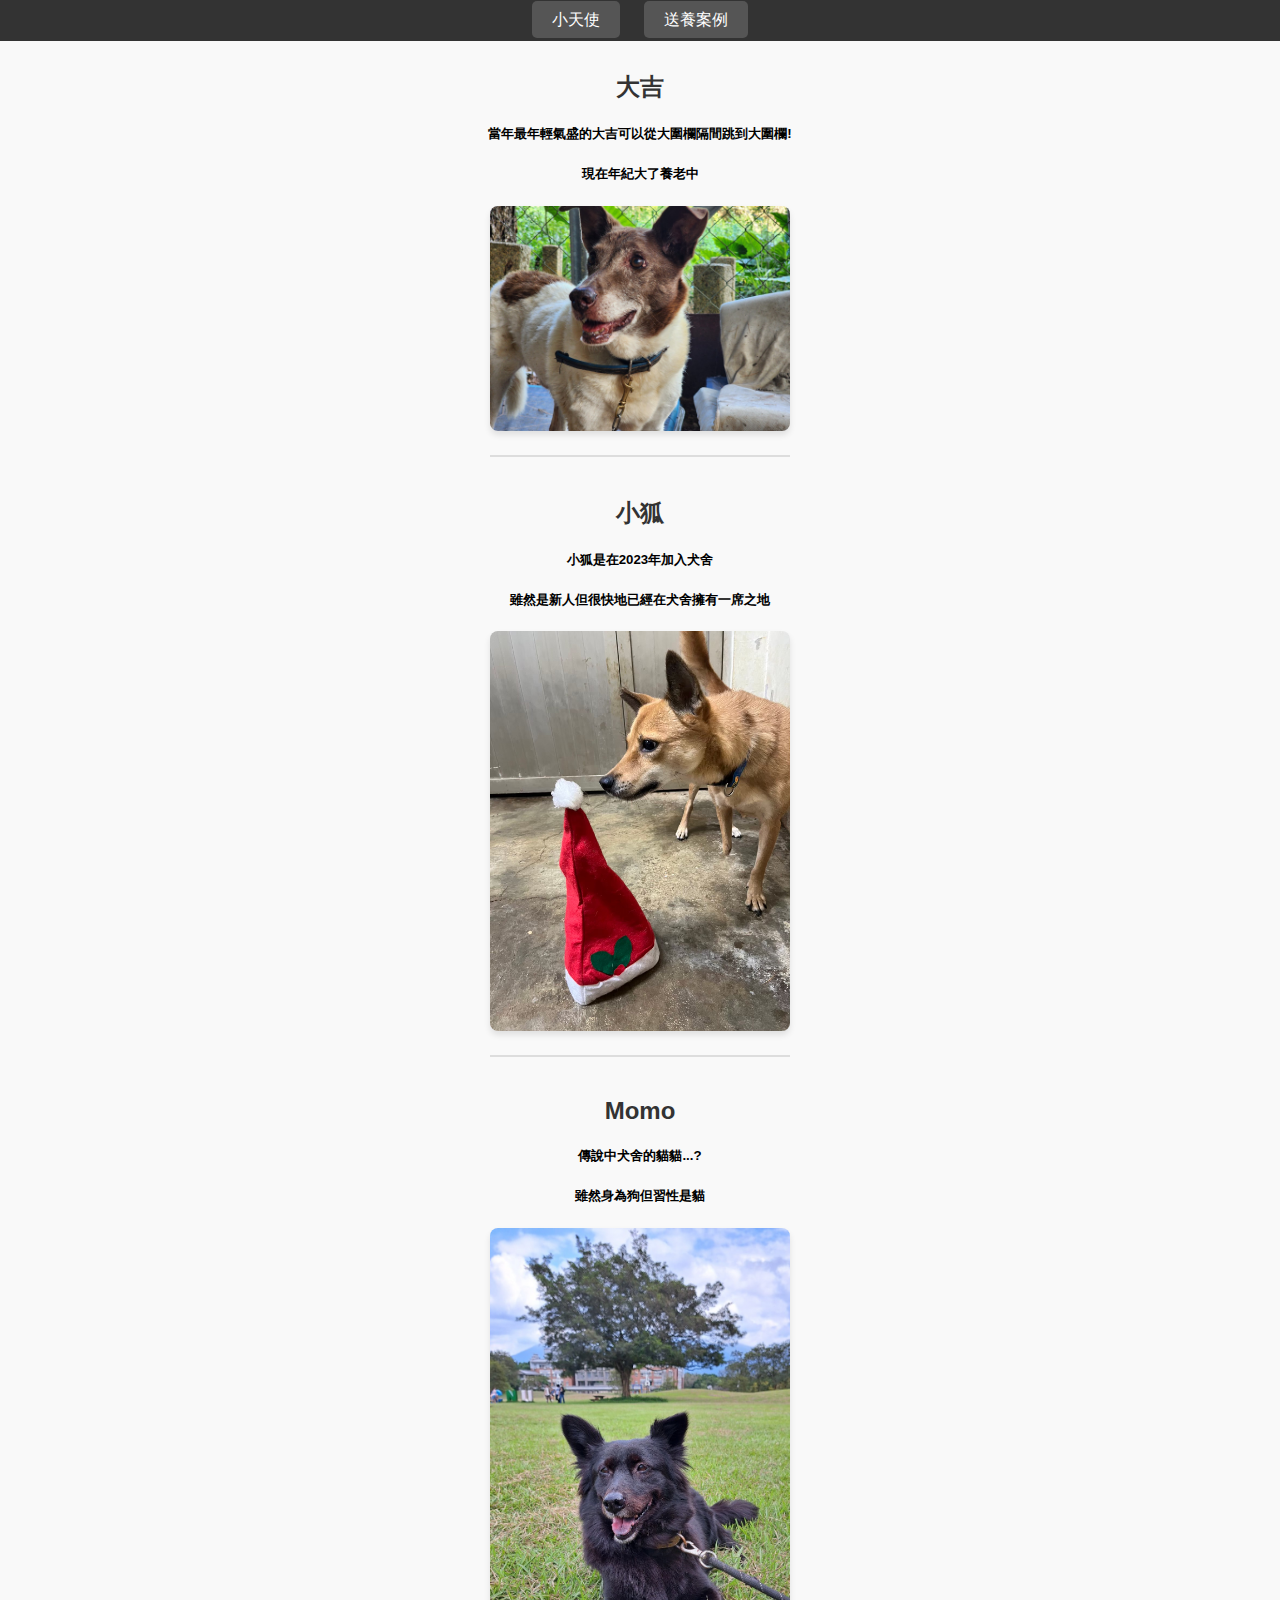
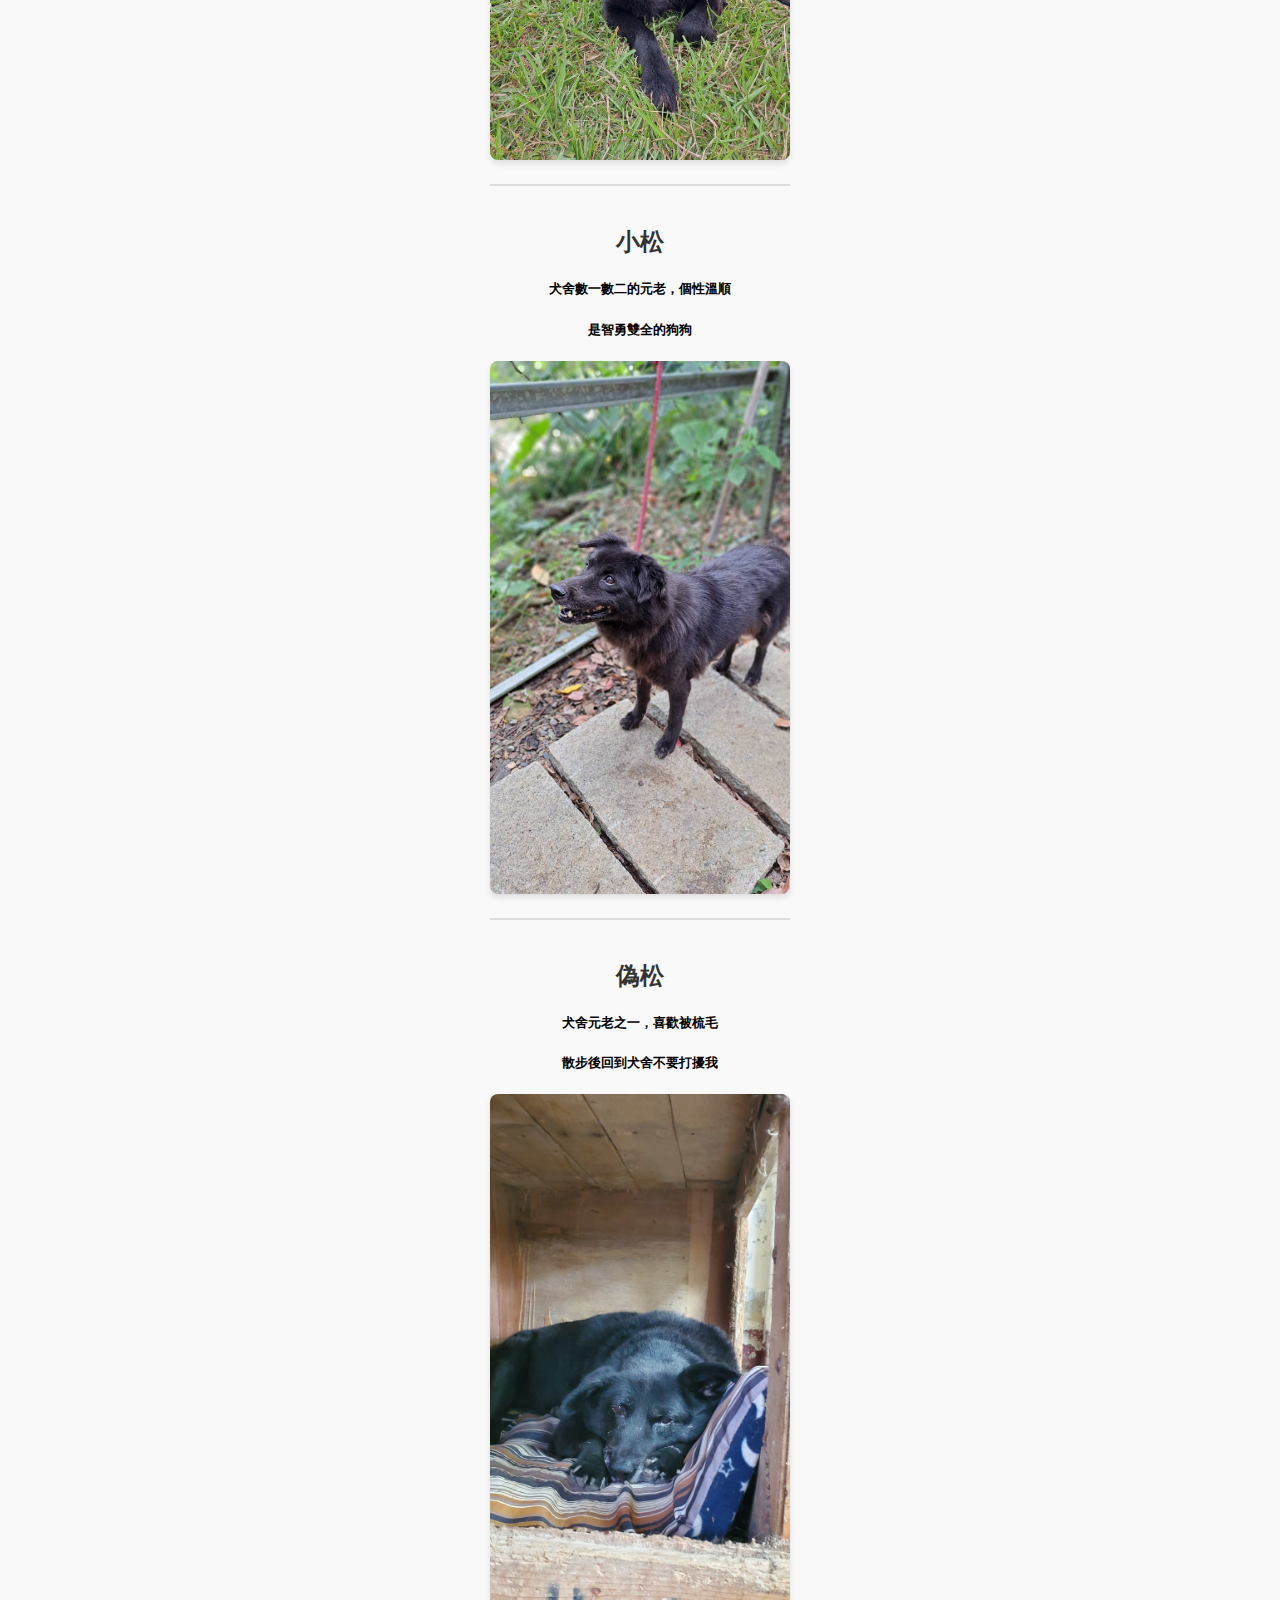
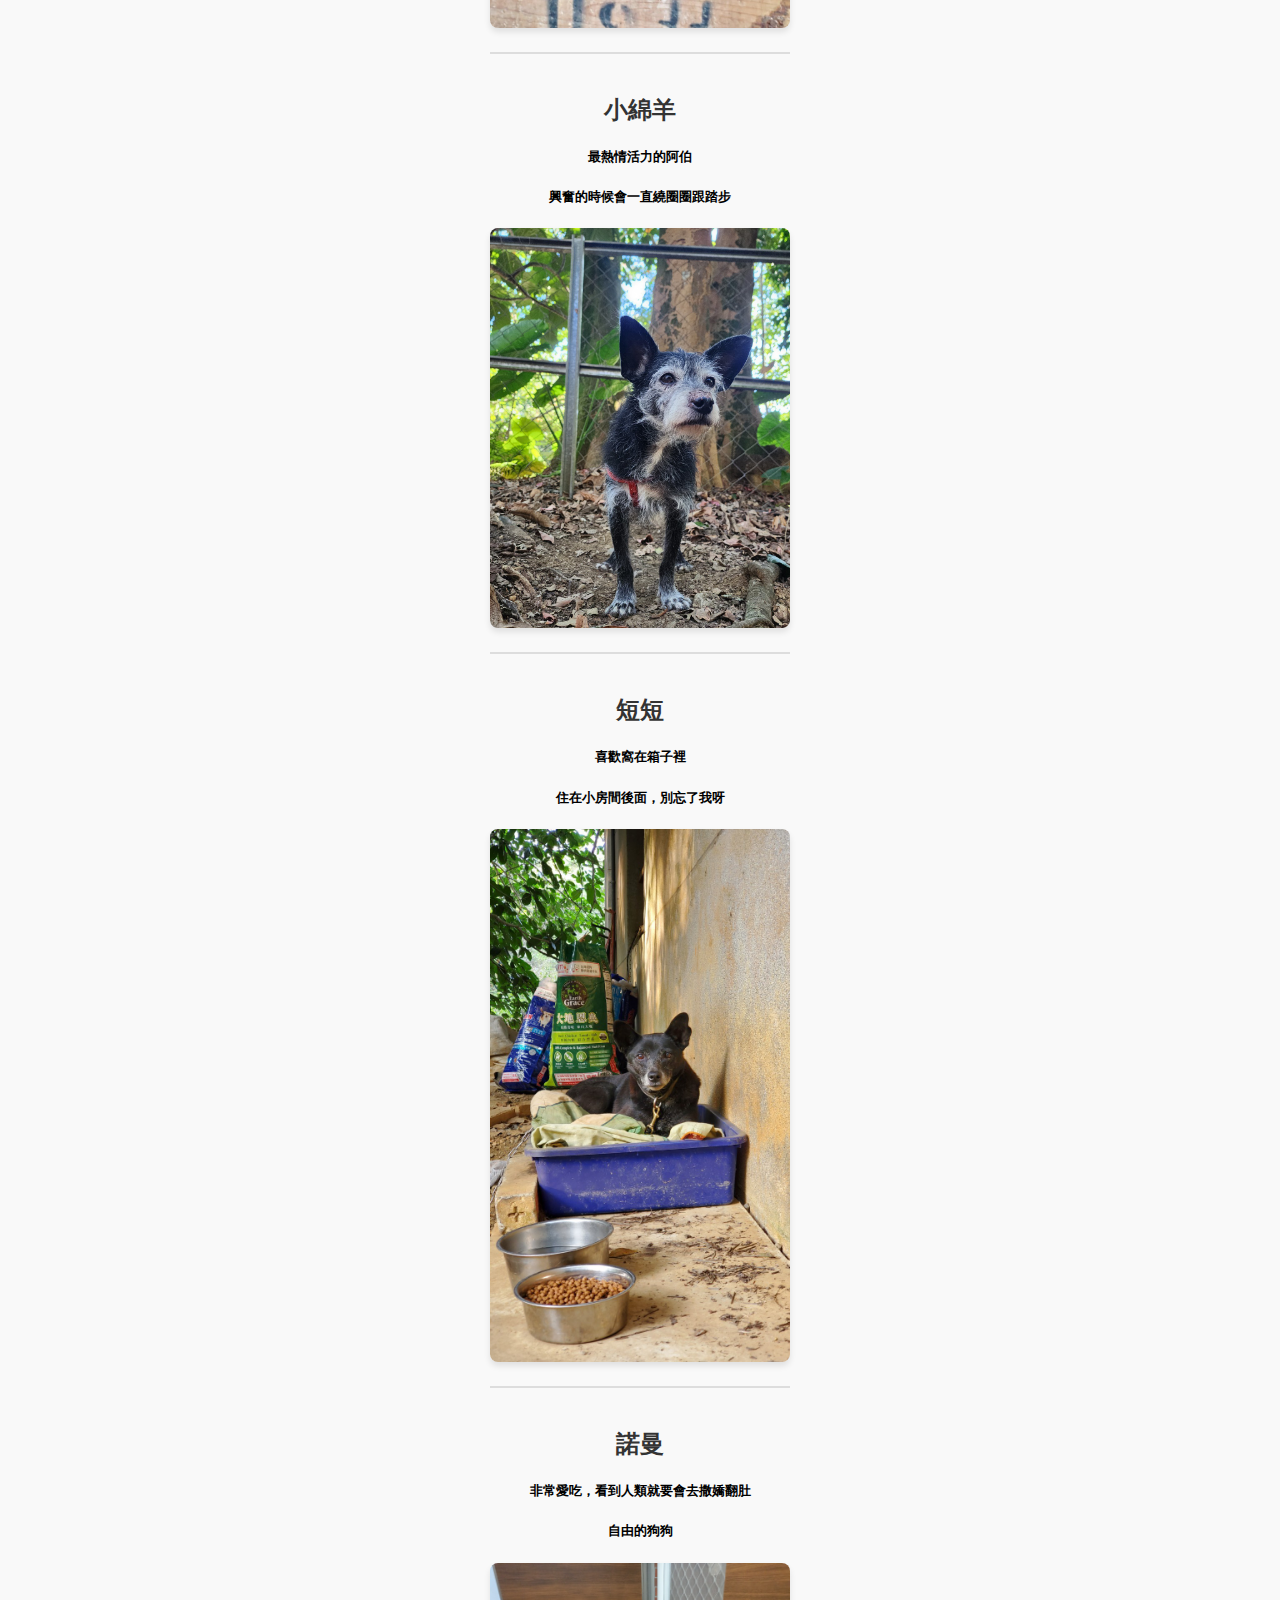
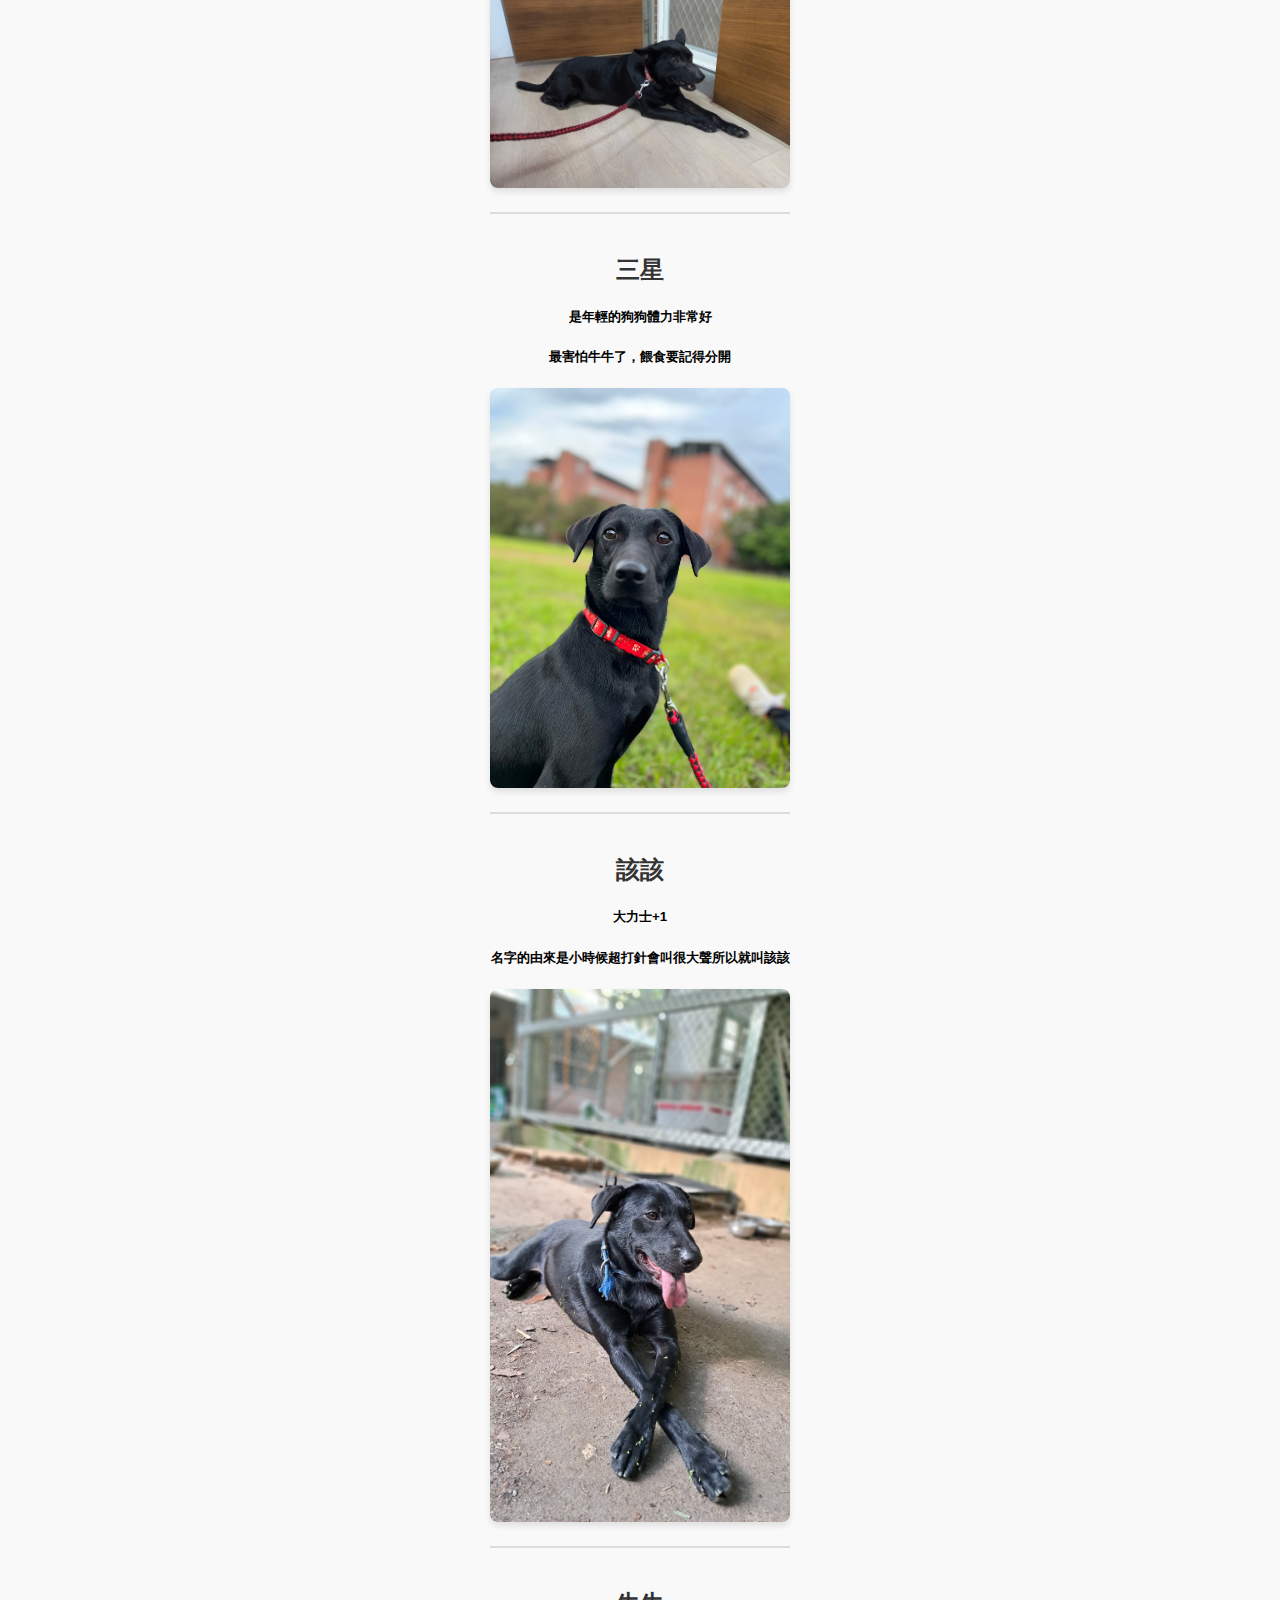
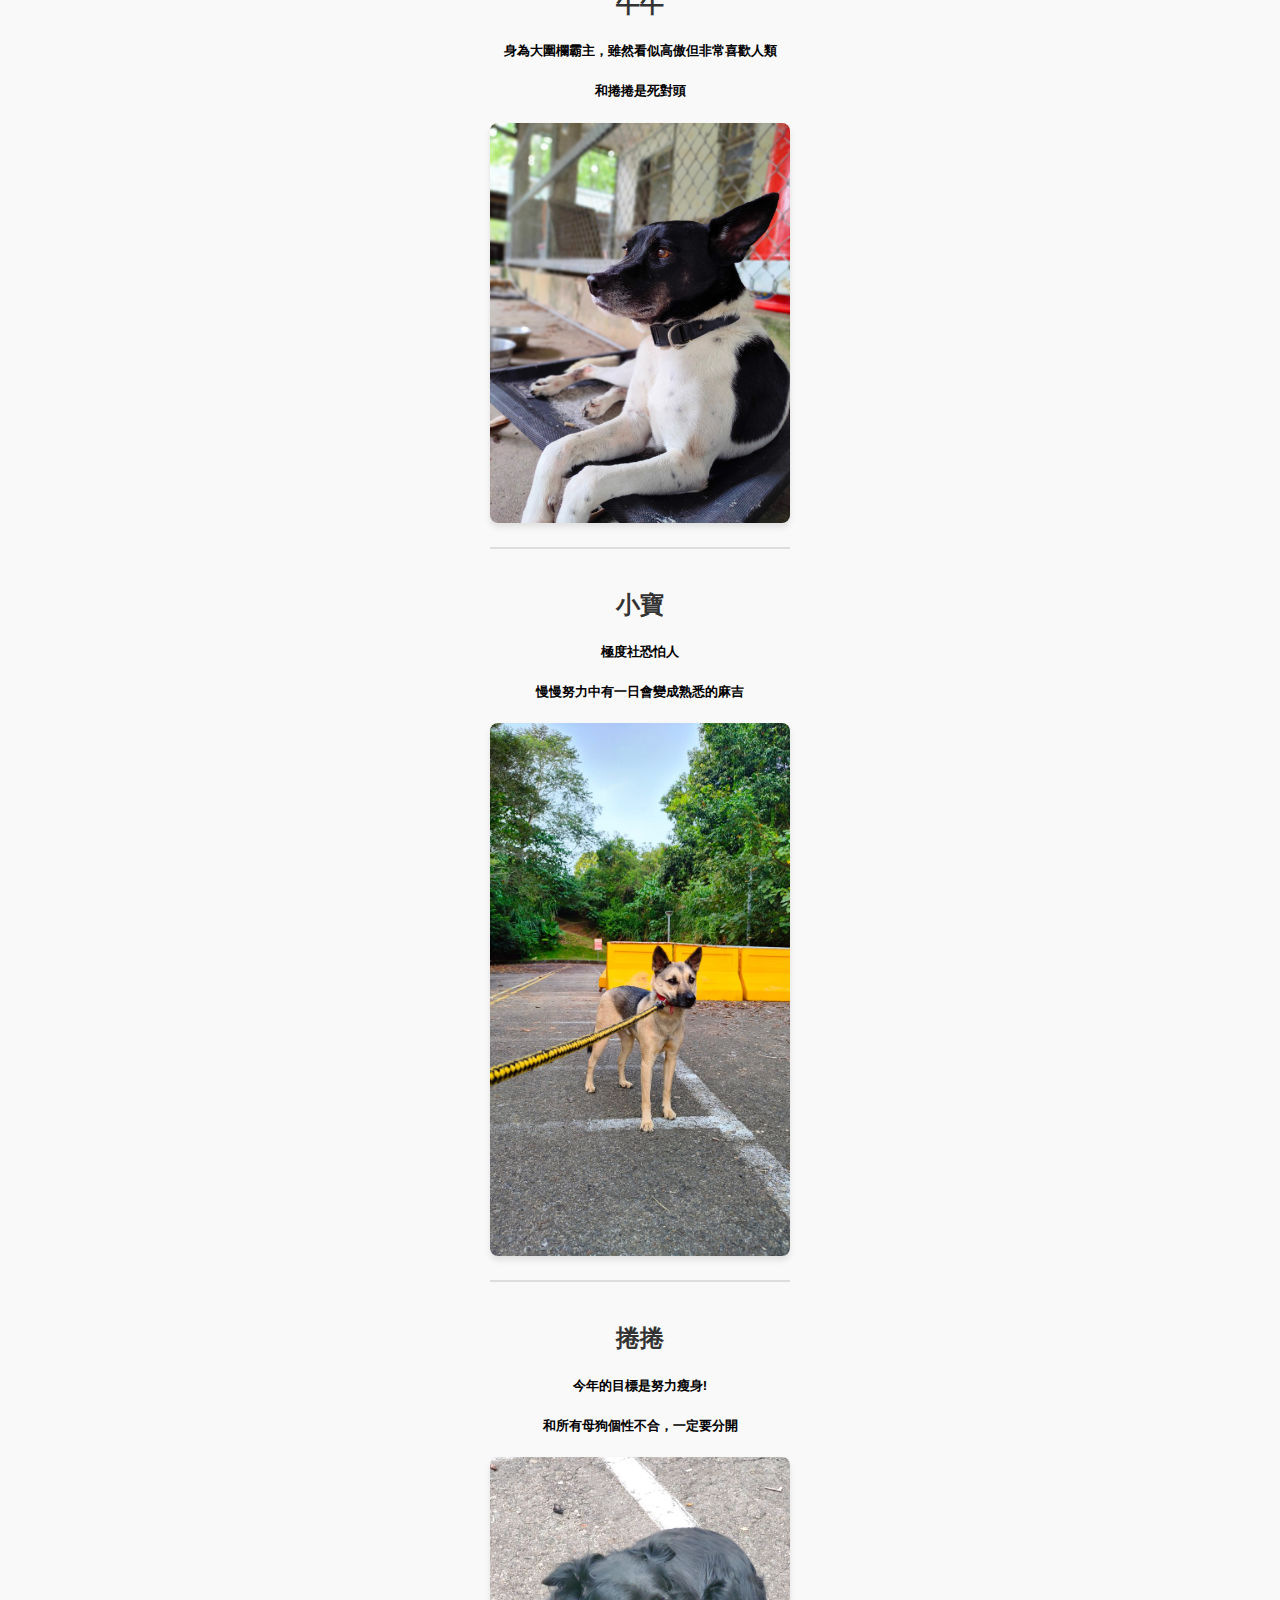
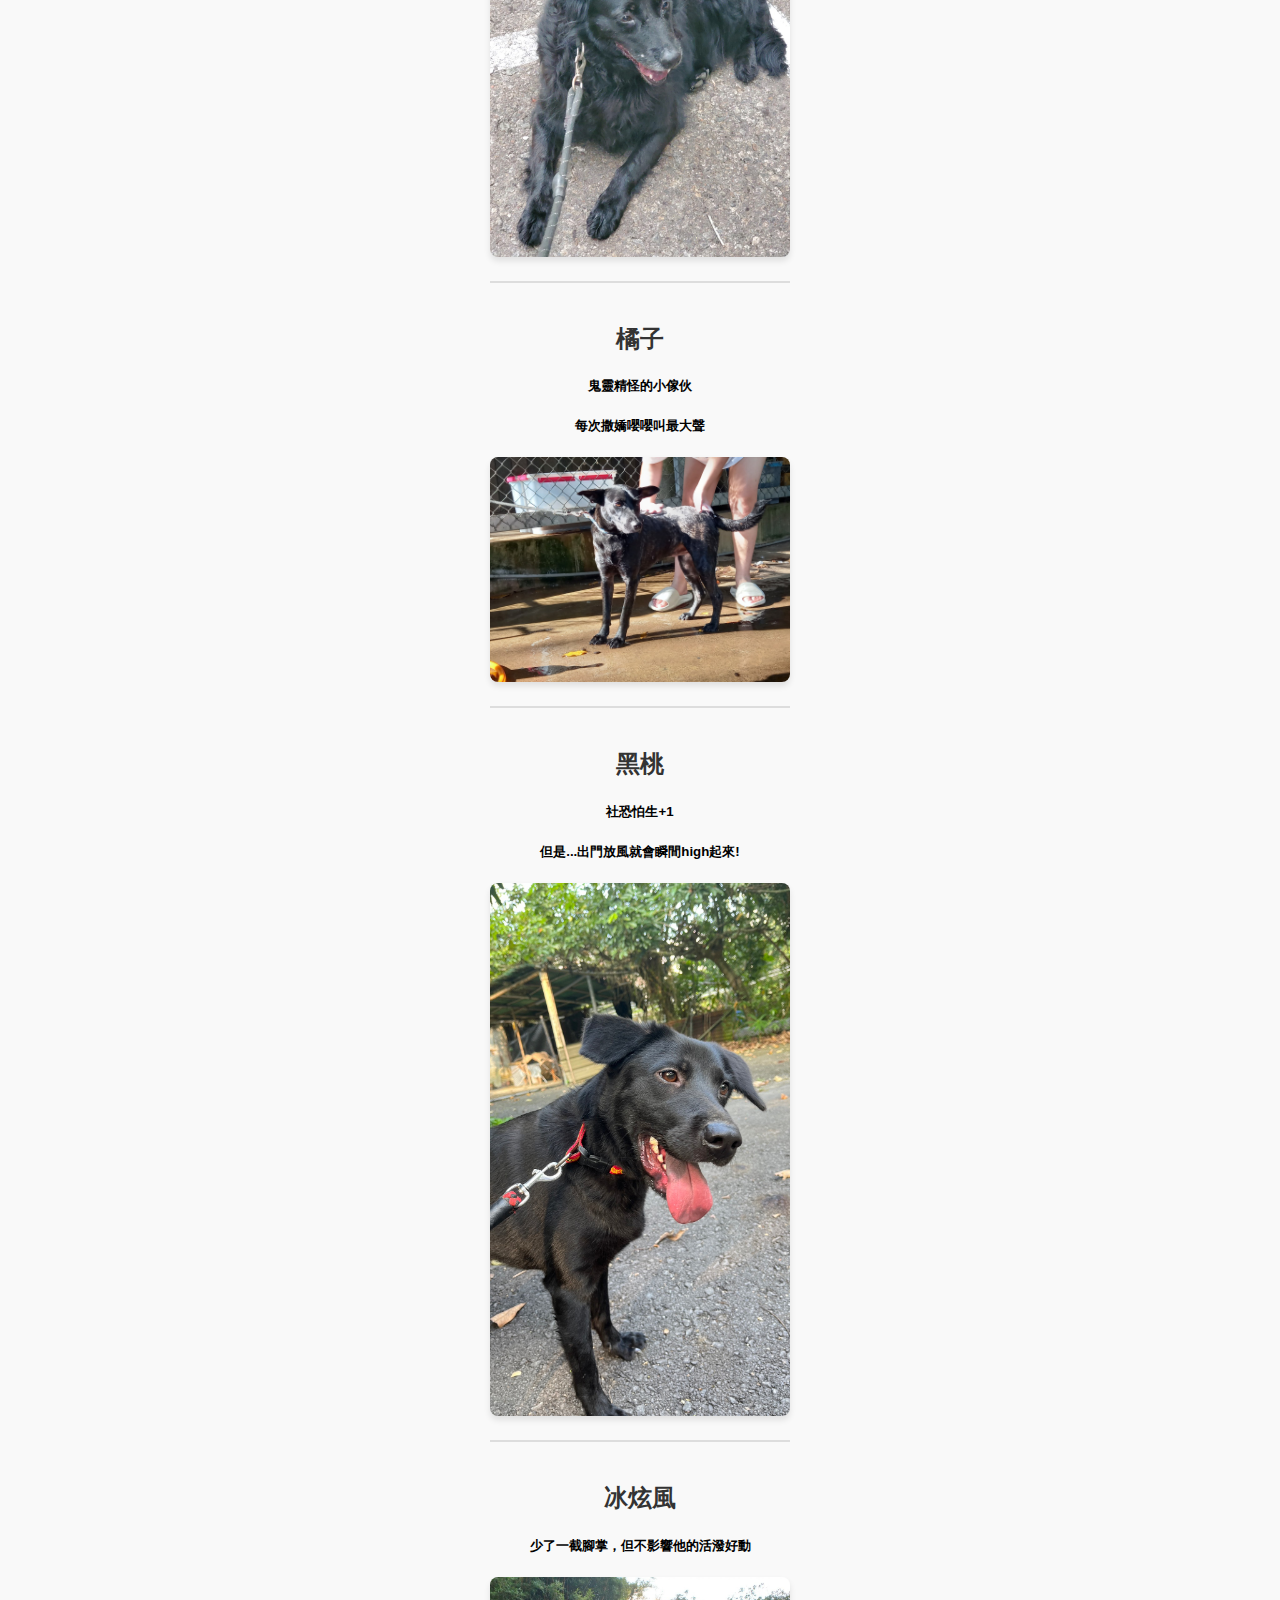
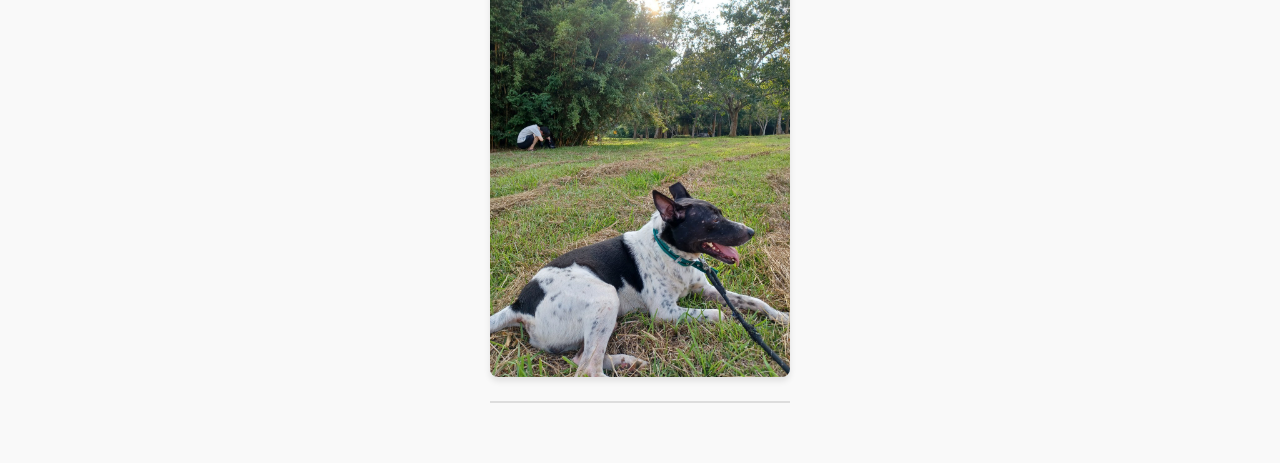
==== commit 8afc9658: "Update index.html" ====
--- a/index.html
+++ b/index.html
@@ -33,14 +33,14 @@
     <div class="dog-profile">
        <h2 class="dog-name">Momo</h2>
       <h5>傳說中犬舍的貓貓...?</h5>
-      <h5>雖然身為狗但習性像貓</h5>
+      <h5>雖然身為狗但習性是貓</h5>
        <img src="img/Momo.jpg" alt="Momo" class="dog-image">
        <div class="divider"></div>
     </div>
 
     <div class="dog-profile">
        <h2 class="dog-name">小松</h2>
-      <h5>犬舍數一數二的元老，個性溫和</h5>
+      <h5>犬舍數一數二的元老，個性溫順</h5>
       <h5>是智勇雙全的狗狗</h5>
       <img src="img/小松.jpg" alt="小松" class="dog-image">
        <div class="divider"></div>
@@ -48,72 +48,95 @@
 
     <div class="dog-profile">
        <h2 class="dog-name">偽松</h2>
+      <h5>犬舍元老之一，喜歡被梳毛</h5>
+      <h5>散步後回到犬舍不要打擾我</h5>
       <img src="img/偽松.jpg" alt="偽松" class="dog-image">
        <div class="divider"></div>
     </div>
 
     <div class="dog-profile">
        <h2 class="dog-name">小綿羊</h2>
+      <h5>最熱情活力的阿伯</h5>
+      <h5>興奮的時候會一直繞圈圈跟踏步</h5>
        <img src="img/小綿羊.jpg" alt="小綿羊" class="dog-image">
        <div class="divider"></div>
     </div>
 
     <div class="dog-profile">
        <h2 class="dog-name">短短</h2>
+      <h5>喜歡窩在箱子裡</h5>
+      <h5>住在小房間後面，別忘了我呀</h5>
        <img src="img/短短.jpg" alt="短短" class="dog-image">
        <div class="divider"></div>
     </div>
 
     <div class="dog-profile">
        <h2 class="dog-name">諾曼</h2>
+      <h5>非常愛吃，看到人類就要會去撒嬌翻肚</h5>
+      <h5>自由的狗狗</h5>
        <img src="img/諾曼.jpg" alt="諾曼" class="dog-image">
        <div class="divider"></div>
     </div>
 
     <div class="dog-profile">
        <h2 class="dog-name">三星</h2>
+      <h5>是年輕的狗狗體力非常好</h5>
+      <h5>最害怕牛牛了，餵食要記得分開</h5>
        <img src="img/三星.jpg" alt="三星" class="dog-image">
        <div class="divider"></div>
     </div>
 
     <div class="dog-profile">
        <h2 class="dog-name">該該</h2>
+      <h5>大力士+1</h5>
+      <h5>名字的由來是小時候超打針會叫很大聲所以就叫該該</h5>
        <img src="img/該該.jpg" alt="該該" class="dog-image">
        <div class="divider"></div>
     </div>
 
     <div class="dog-profile">
        <h2 class="dog-name">牛牛</h2>
+      <h5>身為大圍欄霸主，雖然看似高傲但非常喜歡人類</h5>
+      <h5>和捲捲是死對頭</h5>
        <img src="img/牛牛.jpg" alt="牛牛" class="dog-image">
        <div class="divider"></div>
     </div>
 
     <div class="dog-profile">
        <h2 class="dog-name">小寶</h2>
+      <h5>極度社恐怕人</h5>
+      <h5>慢慢努力中有一日會變成熟悉的麻吉</h5>
        <img src="img/小寶.jpg" alt="小寶" class="dog-image">
        <div class="divider"></div>
     </div>
 
     <div class="dog-profile">
        <h2 class="dog-name">捲捲</h2>
+      <h5>今年的目標是努力瘦身!</h5>
+      <h5>和所有母狗個性不合，一定要分開</h5>
        <img src="img/捲捲.jpg" alt="捲捲" class="dog-image">
        <div class="divider"></div>
     </div>
     
     <div class="dog-profile">
        <h2 class="dog-name">橘子</h2>
+      <h5>鬼靈精怪的小傢伙</h5>
+      <h5>每次撒嬌嚶嚶叫最大聲</h5>
        <img src="img/橘子.jpg" alt="橘子" class="dog-image">
        <div class="divider"></div>
     </div>
 
     <div class="dog-profile">
        <h2 class="dog-name">黑桃</h2>
+      <h5>社恐怕生+1</h5>
+      <h5>但是...出門放風就會瞬間high起來!</h5>
        <img src="img/黑桃.jpg" alt="黑桃" class="dog-image">
        <div class="divider"></div>
     </div>
 
     <div class="dog-profile">
        <h2 class="dog-name">冰炫風</h2>
+      <h5>少了一截腳掌，但不影響他的活潑好動</h5>
        <img src="img/冰炫風.jpg" alt="冰炫風" class="dog-image">
        <div class="divider"></div>
     </div>
--- a/styles.css
+++ b/styles.css
@@ -43,3 +43,77 @@
   background-color: #ddd;
   margin: 0 auto;
 }
+
+/* 導覽列樣式 */
+.navbar {
+  background-color: #333; /* 深色背景 */
+  padding: 10px 0; /* 上下內距 */
+  text-align: center; /* 置中按鈕 */
+  position: sticky; /* 頁面滾動時固定在頂部 */
+  top: 0;
+  z-index: 1000; /* 保證在其他元素上方 */
+}
+
+/* 按鈕樣式 */
+.nav-button {
+  color: white; /* 按鈕文字顏色 */
+  background-color: #555; /* 按鈕背景 */
+  padding: 10px 20px; /* 內距調整按鈕大小 */
+  margin: 0 10px; /* 按鈕間距 */
+  text-decoration: none; /* 移除連結的底線 */
+  border-radius: 5px; /* 圓角邊框 */
+  font-size: 16px; /* 文字大小 */
+}
+
+/* 按鈕滑鼠懸停樣式 */
+.nav-button:hover {
+  background-color: #777; /* 懸停時變亮 */
+}
+
+/* 夜空背景樣式 */
+body.starry-sky {
+  margin: 0;
+  font-family: Arial, sans-serif;
+  background: linear-gradient(to bottom, #000428, #004e92); /* 深藍漸層 */
+  overflow: hidden; /* 隱藏超出範圍的內容 */
+  color: white; /* 頁面文字為白色 */
+  height: 100vh; /* 滿屏高度 */
+}
+
+/* 星星容器 */
+.stars {
+  position: absolute;
+  top: 0;
+  left: 0;
+  width: 100%;
+  height: 100%;
+  overflow: hidden; /* 隱藏超出範圍的內容 */
+}
+
+/* 每顆星星的樣式 */
+.stars::before,
+.stars::after {
+  content: "";
+  position: absolute;
+  width: 2px; /* 星星大小 */
+  height: 2px; /* 星星大小 */
+  background: white; /* 星星顏色 */
+  border-radius: 50%; /* 圓形星星 */
+  box-shadow: 
+    100px 200px white, 200px 100px white, 300px 400px white, 
+    400px 300px white, 500px 500px white, 600px 200px white, 
+    700px 700px white, 800px 300px white, 900px 600px white;
+  animation: twinkle 2s infinite; /* 星星閃爍動畫 */
+}
+
+
+/* 星星閃爍動畫 */
+@keyframes twinkle {
+  0%, 100% {
+    opacity: 0.8; /* 閃爍時明亮 */
+  }
+  50% {
+    opacity: 0.3; /* 閃爍時暗淡 */
+  }
+}
+
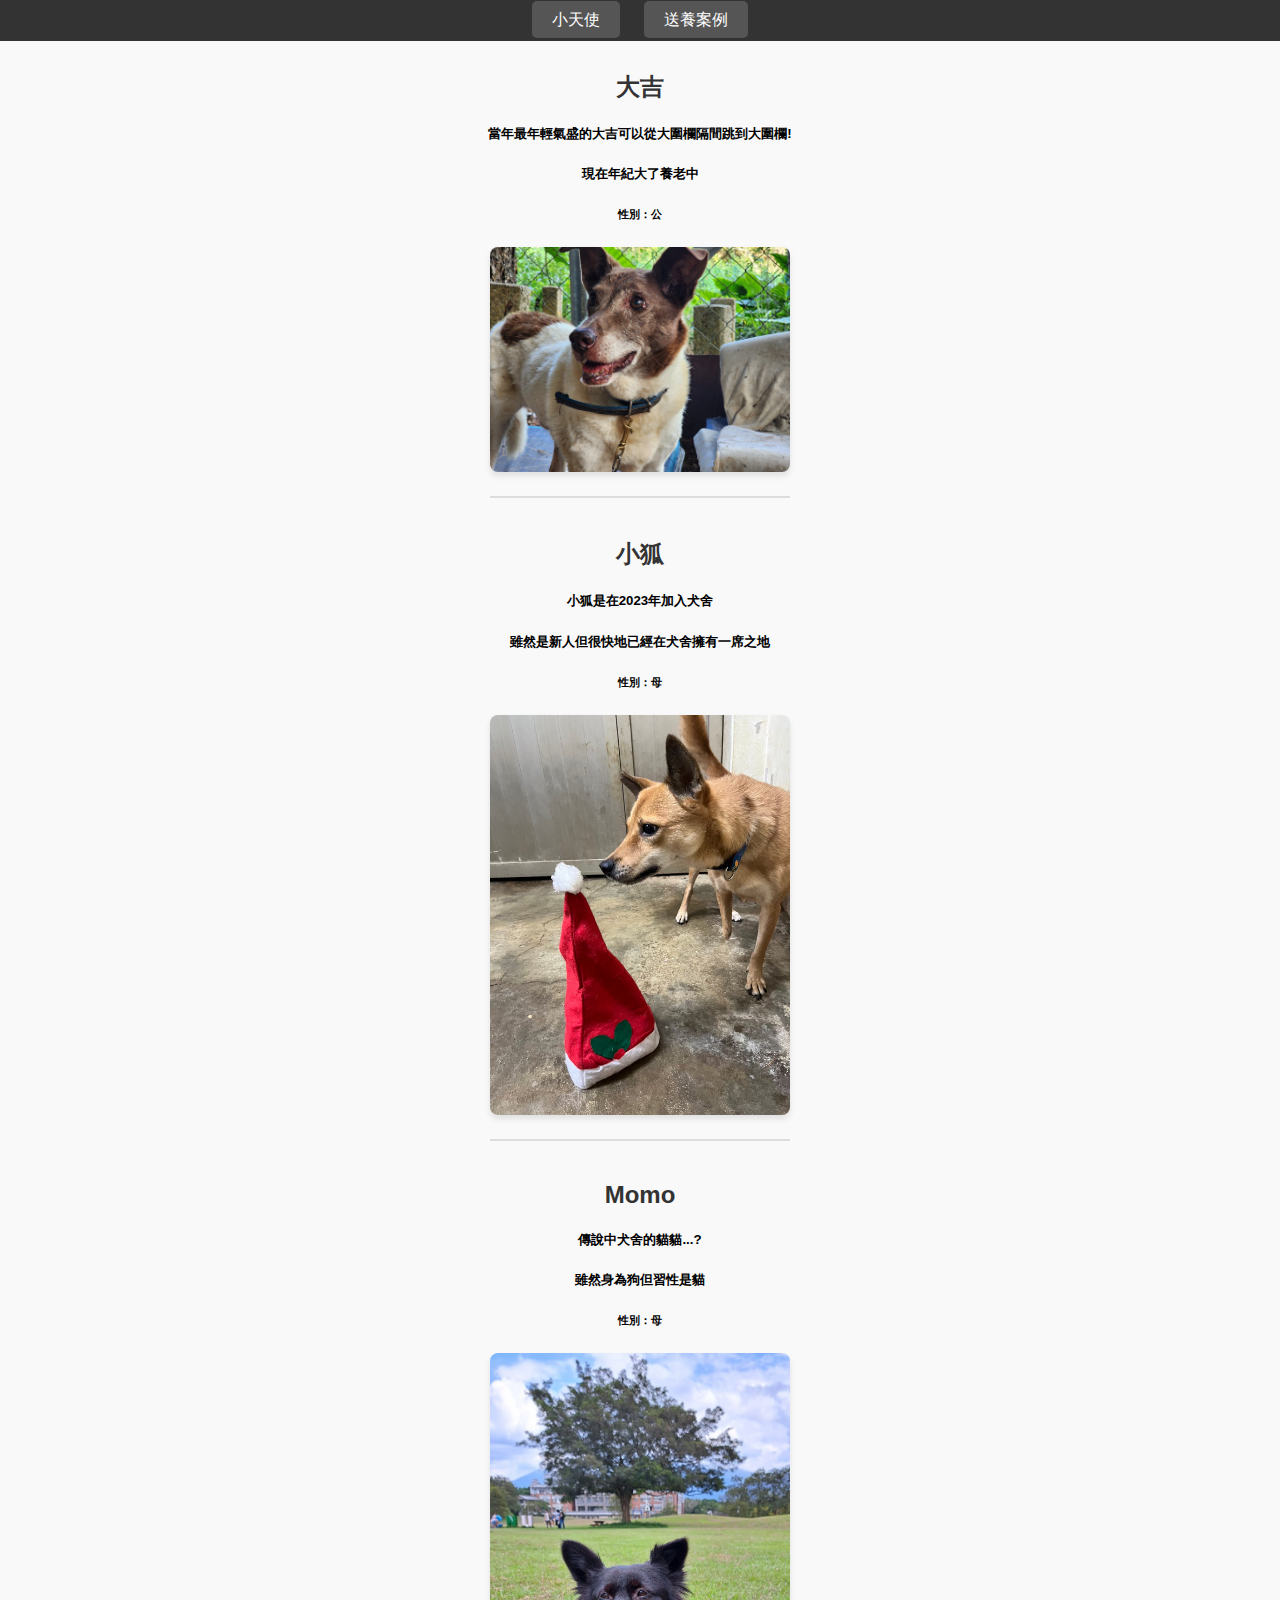
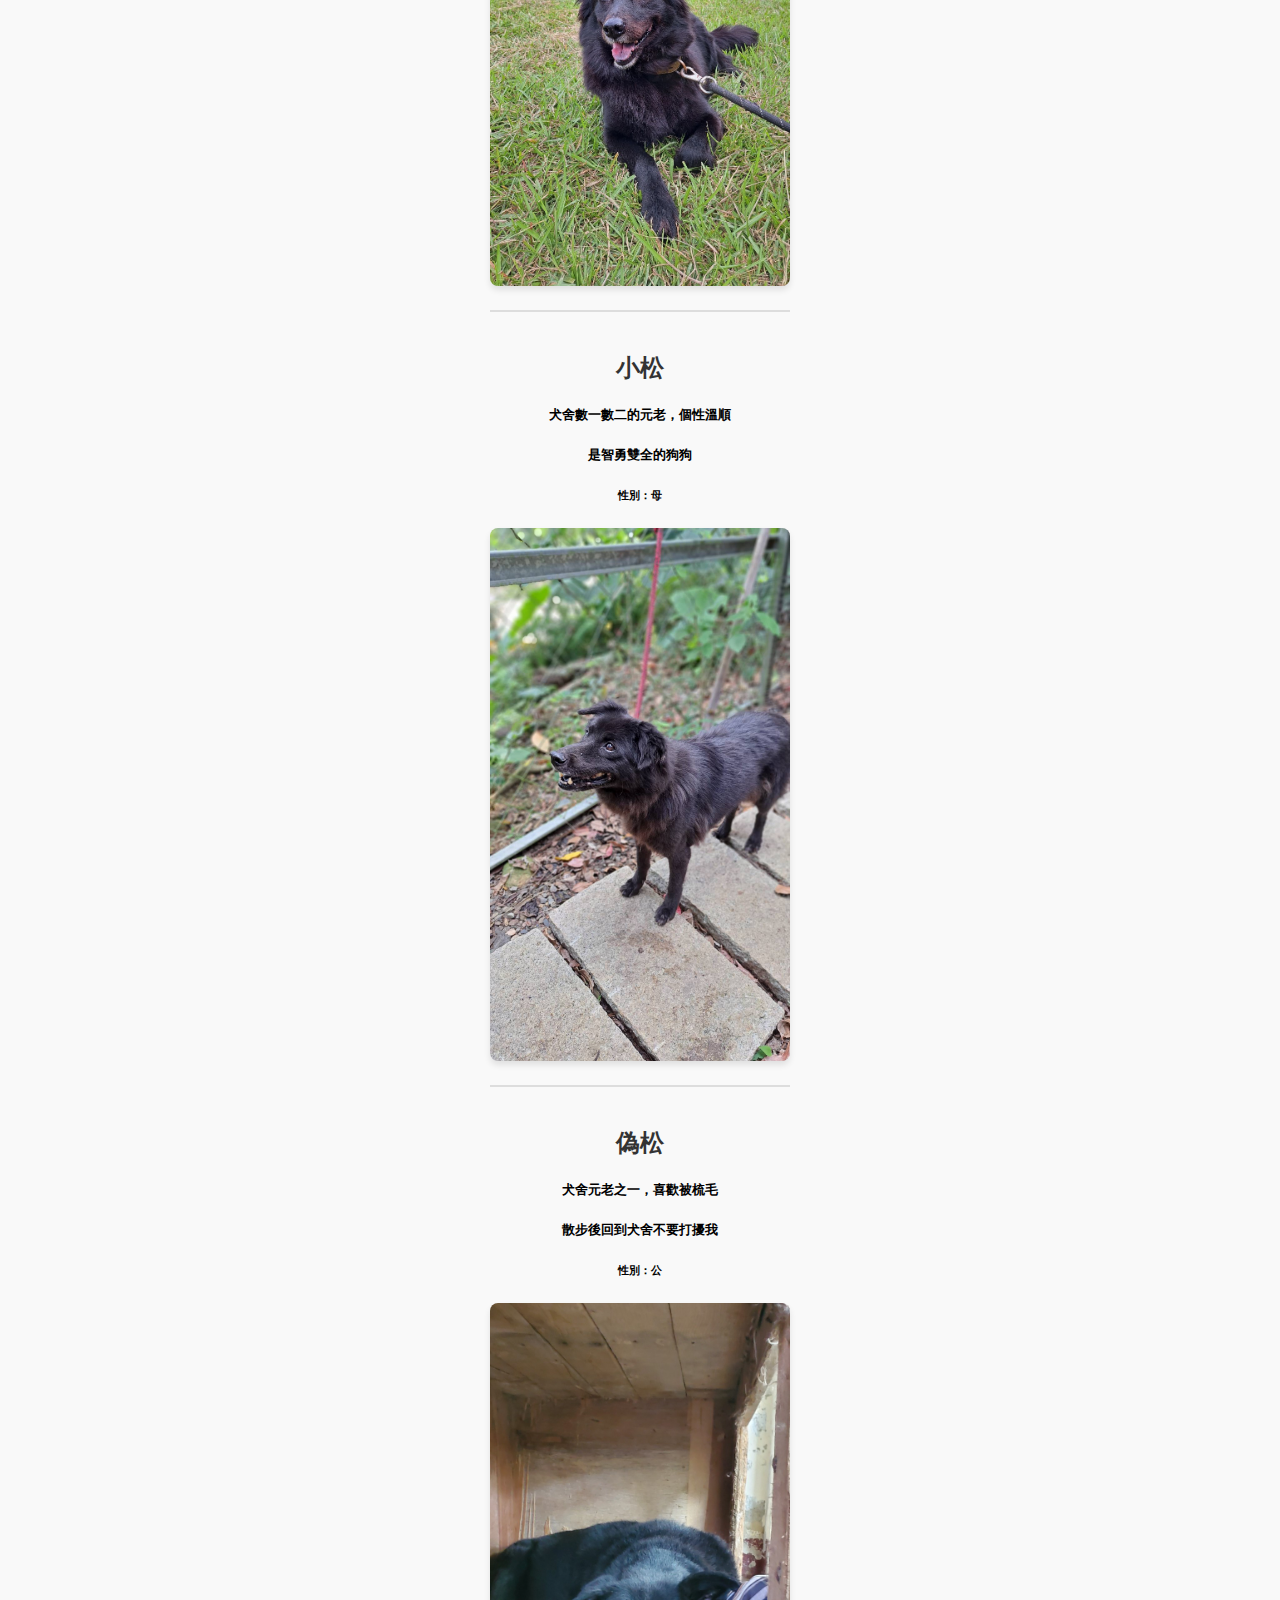
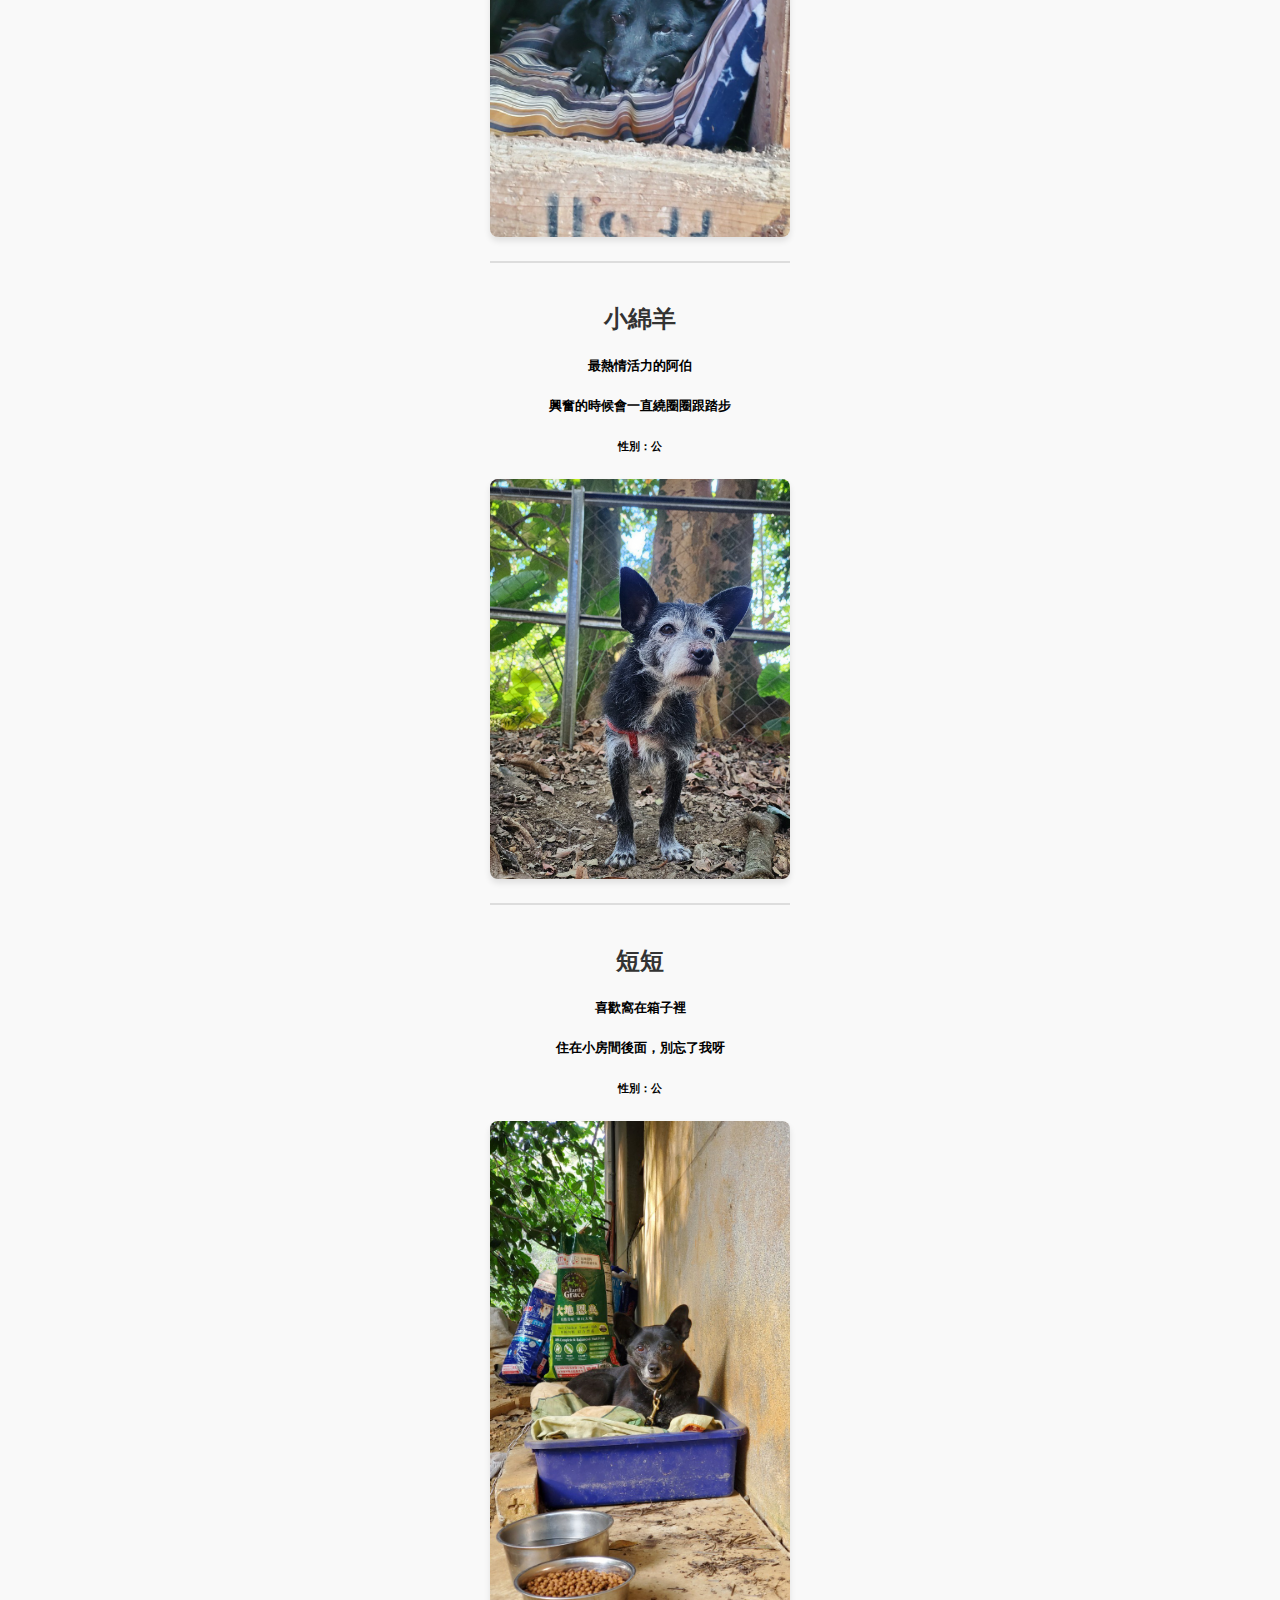
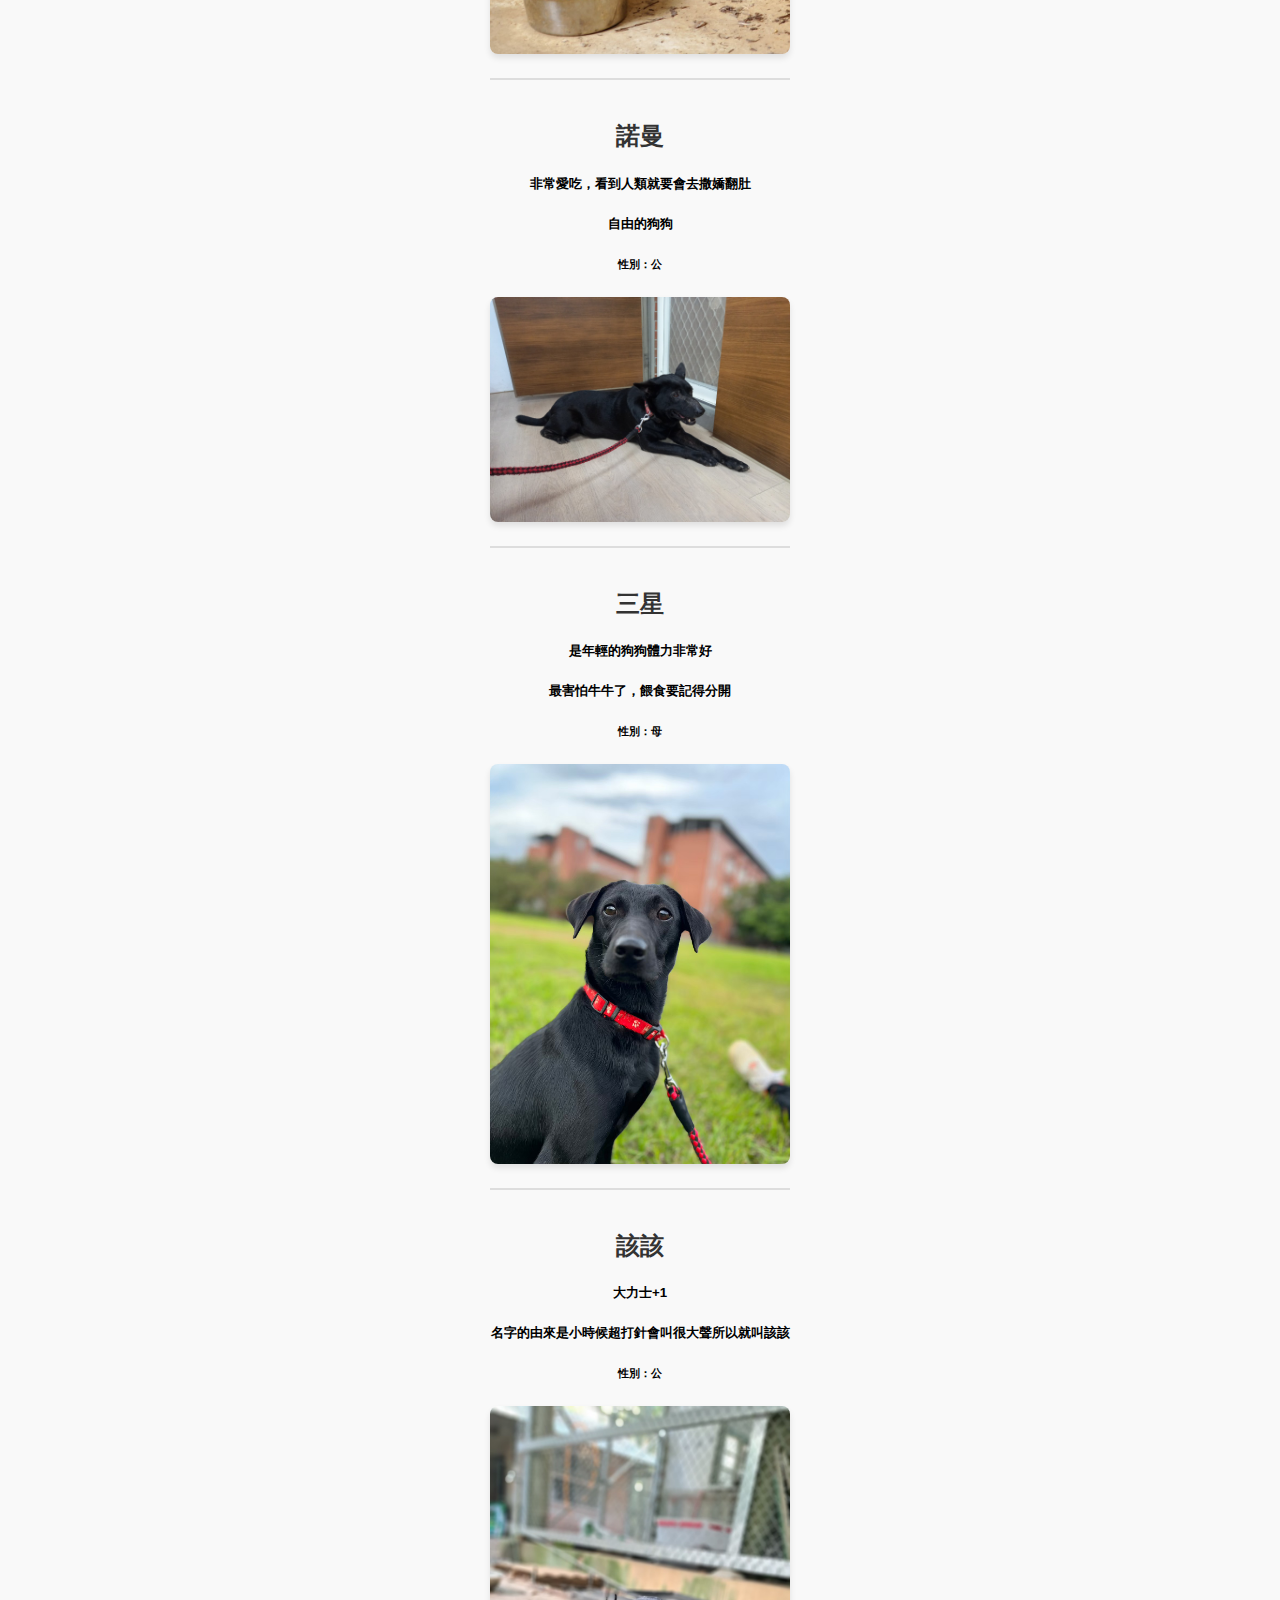
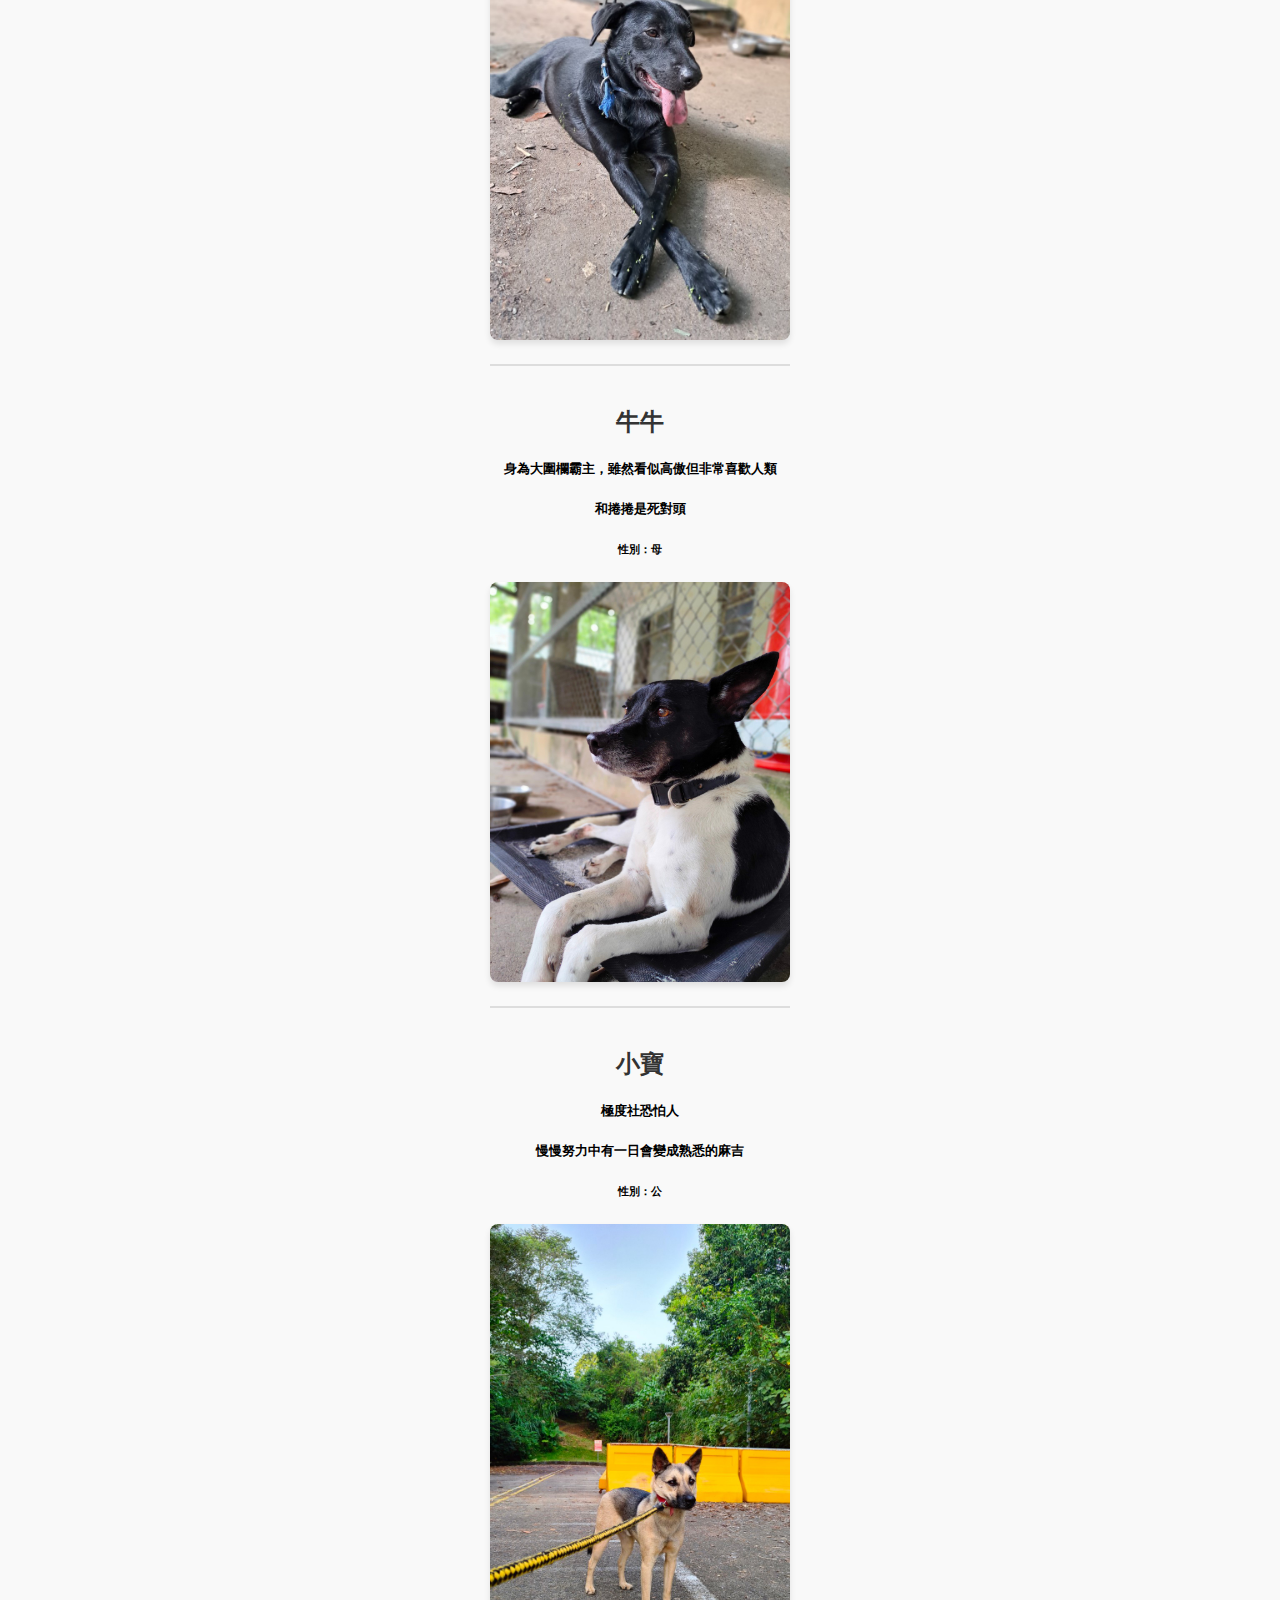
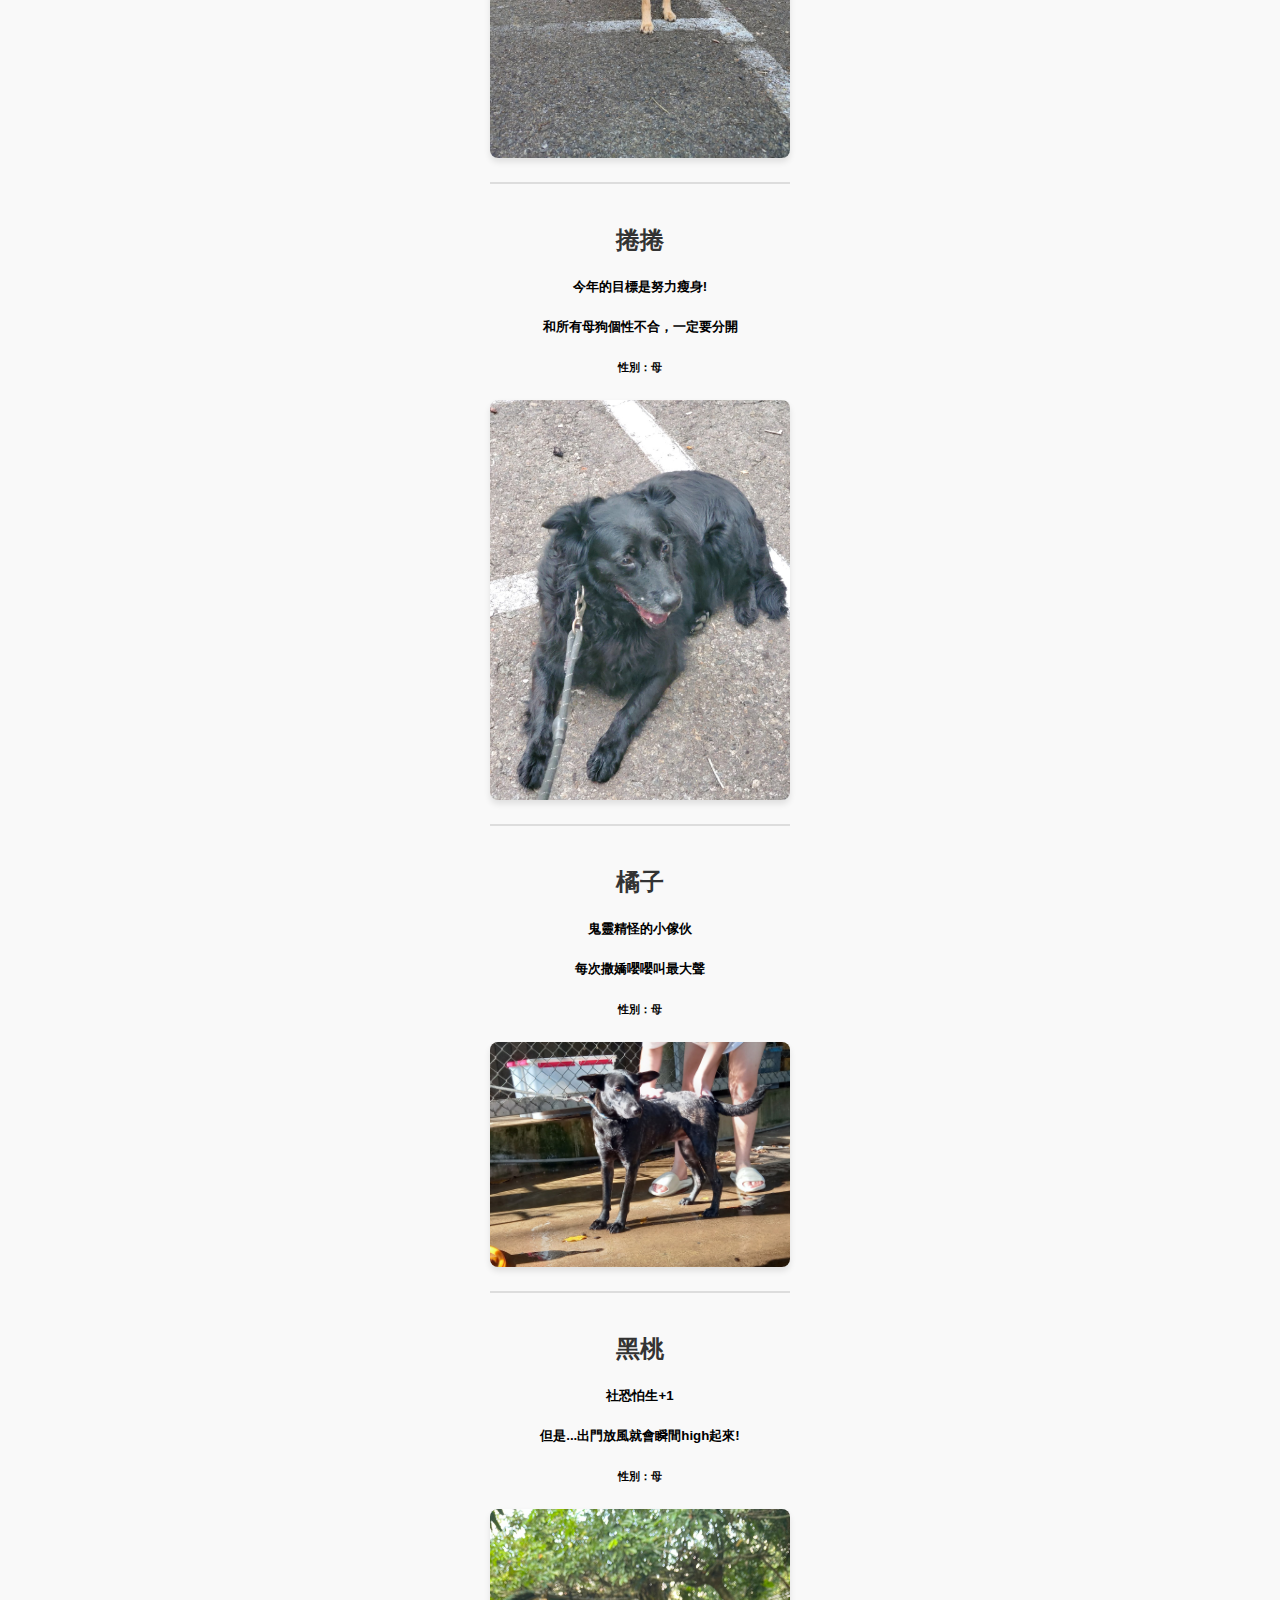
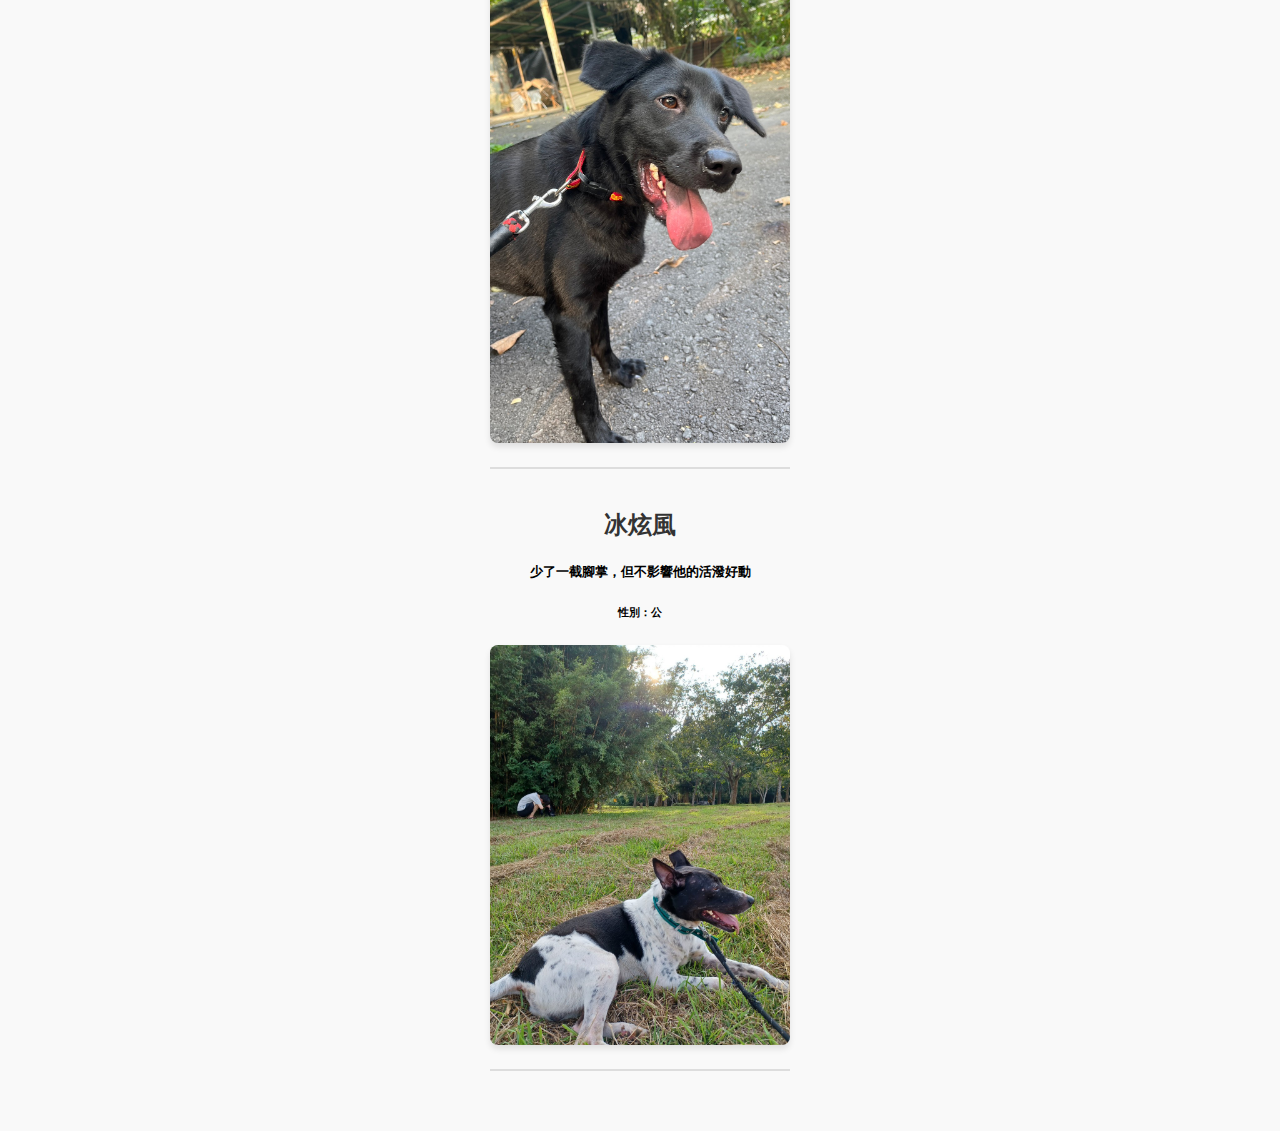
==== commit 30105657: "Update index.html" ====
--- a/index.html
+++ b/index.html
@@ -3,7 +3,7 @@
 <head>
   <meta charset="UTF-8">
   <meta name="viewport" content="width=device-width, initial-scale=1.0">
-  <title>犬舍介紹</title>
+  <title>現任校犬</title>
   <link rel="stylesheet" href="styles.css">
 </head>
 <body>
@@ -18,6 +18,7 @@
       <h2 class="dog-name">大吉</h2>
       <h5>當年最年輕氣盛的大吉可以從大圍欄隔間跳到大圍欄!</h5>
       <h5>現在年紀大了養老中</h5>
+      <h6>性別：公</h6>
       <img src="img/大吉.jpg" alt="大吉" class="dog-image">
       <div class="divider"></div>
     </div>
@@ -26,6 +27,7 @@
       <h2 class="dog-name">小狐</h2>
       <h5>小狐是在2023年加入犬舍</h5>
       <h5>雖然是新人但很快地已經在犬舍擁有一席之地</h5>
+      <h6>性別：母</h6>
       <img src="img/小狐.jpg" alt="小狐" class="dog-image">
       <div class="divider"></div>
     </div>
@@ -34,6 +36,7 @@
        <h2 class="dog-name">Momo</h2>
       <h5>傳說中犬舍的貓貓...?</h5>
       <h5>雖然身為狗但習性是貓</h5>
+      <h6>性別：母</h6>
        <img src="img/Momo.jpg" alt="Momo" class="dog-image">
        <div class="divider"></div>
     </div>
@@ -42,6 +45,7 @@
        <h2 class="dog-name">小松</h2>
       <h5>犬舍數一數二的元老，個性溫順</h5>
       <h5>是智勇雙全的狗狗</h5>
+      <h6>性別：母</h6>
       <img src="img/小松.jpg" alt="小松" class="dog-image">
        <div class="divider"></div>
     </div>
@@ -50,6 +54,7 @@
        <h2 class="dog-name">偽松</h2>
       <h5>犬舍元老之一，喜歡被梳毛</h5>
       <h5>散步後回到犬舍不要打擾我</h5>
+      <h6>性別：公</h6>
       <img src="img/偽松.jpg" alt="偽松" class="dog-image">
        <div class="divider"></div>
     </div>
@@ -58,6 +63,7 @@
        <h2 class="dog-name">小綿羊</h2>
       <h5>最熱情活力的阿伯</h5>
       <h5>興奮的時候會一直繞圈圈跟踏步</h5>
+      <h6>性別：公</h6>
        <img src="img/小綿羊.jpg" alt="小綿羊" class="dog-image">
        <div class="divider"></div>
     </div>
@@ -66,6 +72,7 @@
        <h2 class="dog-name">短短</h2>
       <h5>喜歡窩在箱子裡</h5>
       <h5>住在小房間後面，別忘了我呀</h5>
+      <h6>性別：公</h6>
        <img src="img/短短.jpg" alt="短短" class="dog-image">
        <div class="divider"></div>
     </div>
@@ -74,6 +81,7 @@
        <h2 class="dog-name">諾曼</h2>
       <h5>非常愛吃，看到人類就要會去撒嬌翻肚</h5>
       <h5>自由的狗狗</h5>
+      <h6>性別：公</h6>
        <img src="img/諾曼.jpg" alt="諾曼" class="dog-image">
        <div class="divider"></div>
     </div>
@@ -82,6 +90,7 @@
        <h2 class="dog-name">三星</h2>
       <h5>是年輕的狗狗體力非常好</h5>
       <h5>最害怕牛牛了，餵食要記得分開</h5>
+      <h6>性別：母</h6>
        <img src="img/三星.jpg" alt="三星" class="dog-image">
        <div class="divider"></div>
     </div>
@@ -90,6 +99,7 @@
        <h2 class="dog-name">該該</h2>
       <h5>大力士+1</h5>
       <h5>名字的由來是小時候超打針會叫很大聲所以就叫該該</h5>
+      <h6>性別：公</h6>
        <img src="img/該該.jpg" alt="該該" class="dog-image">
        <div class="divider"></div>
     </div>
@@ -98,6 +108,7 @@
        <h2 class="dog-name">牛牛</h2>
       <h5>身為大圍欄霸主，雖然看似高傲但非常喜歡人類</h5>
       <h5>和捲捲是死對頭</h5>
+      <h6>性別：母</h6>
        <img src="img/牛牛.jpg" alt="牛牛" class="dog-image">
        <div class="divider"></div>
     </div>
@@ -106,6 +117,7 @@
        <h2 class="dog-name">小寶</h2>
       <h5>極度社恐怕人</h5>
       <h5>慢慢努力中有一日會變成熟悉的麻吉</h5>
+      <h6>性別：公</h6>
        <img src="img/小寶.jpg" alt="小寶" class="dog-image">
        <div class="divider"></div>
     </div>
@@ -114,6 +126,7 @@
        <h2 class="dog-name">捲捲</h2>
       <h5>今年的目標是努力瘦身!</h5>
       <h5>和所有母狗個性不合，一定要分開</h5>
+      <h6>性別：母</h6>
        <img src="img/捲捲.jpg" alt="捲捲" class="dog-image">
        <div class="divider"></div>
     </div>
@@ -122,6 +135,7 @@
        <h2 class="dog-name">橘子</h2>
       <h5>鬼靈精怪的小傢伙</h5>
       <h5>每次撒嬌嚶嚶叫最大聲</h5>
+      <h6>性別：母</h6>
        <img src="img/橘子.jpg" alt="橘子" class="dog-image">
        <div class="divider"></div>
     </div>
@@ -130,6 +144,7 @@
        <h2 class="dog-name">黑桃</h2>
       <h5>社恐怕生+1</h5>
       <h5>但是...出門放風就會瞬間high起來!</h5>
+      <h6>性別：母</h6>
        <img src="img/黑桃.jpg" alt="黑桃" class="dog-image">
        <div class="divider"></div>
     </div>
@@ -137,6 +152,7 @@
     <div class="dog-profile">
        <h2 class="dog-name">冰炫風</h2>
       <h5>少了一截腳掌，但不影響他的活潑好動</h5>
+      <h6>性別：公</h6>
        <img src="img/冰炫風.jpg" alt="冰炫風" class="dog-image">
        <div class="divider"></div>
     </div>
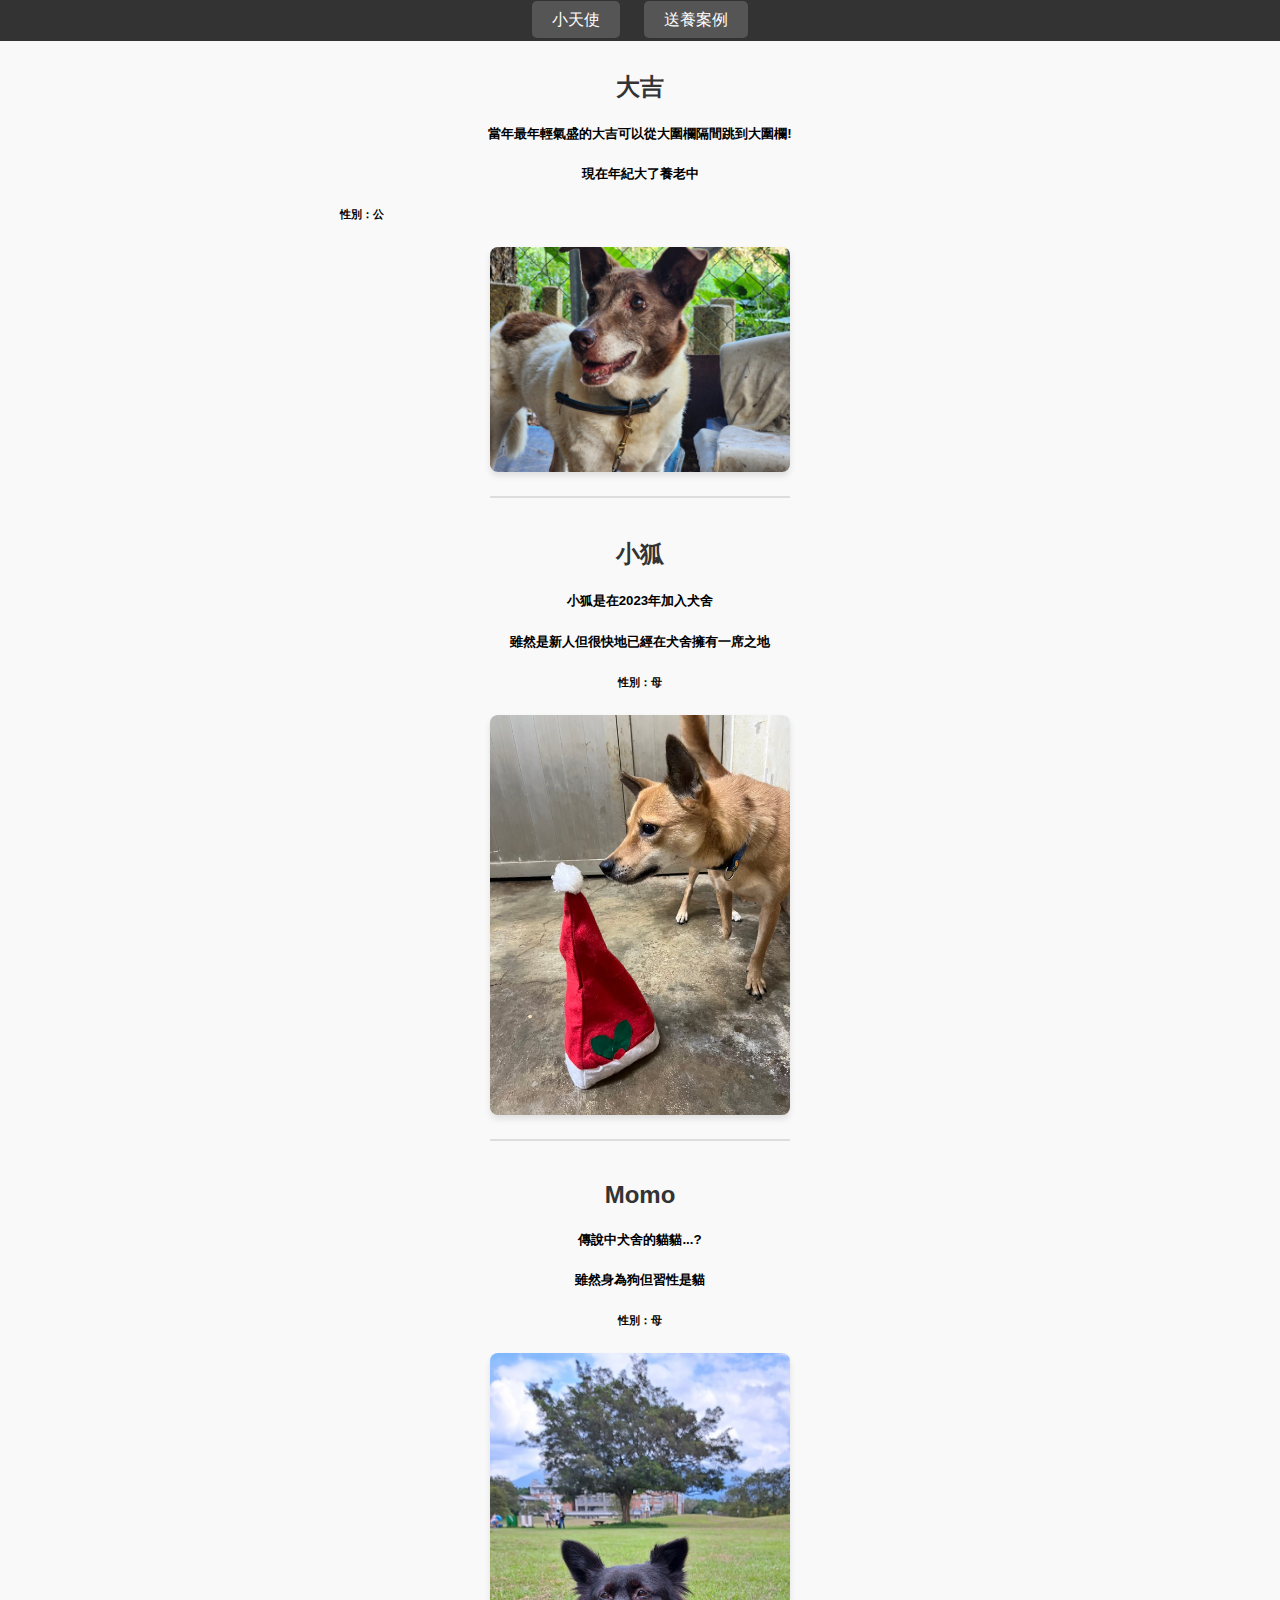
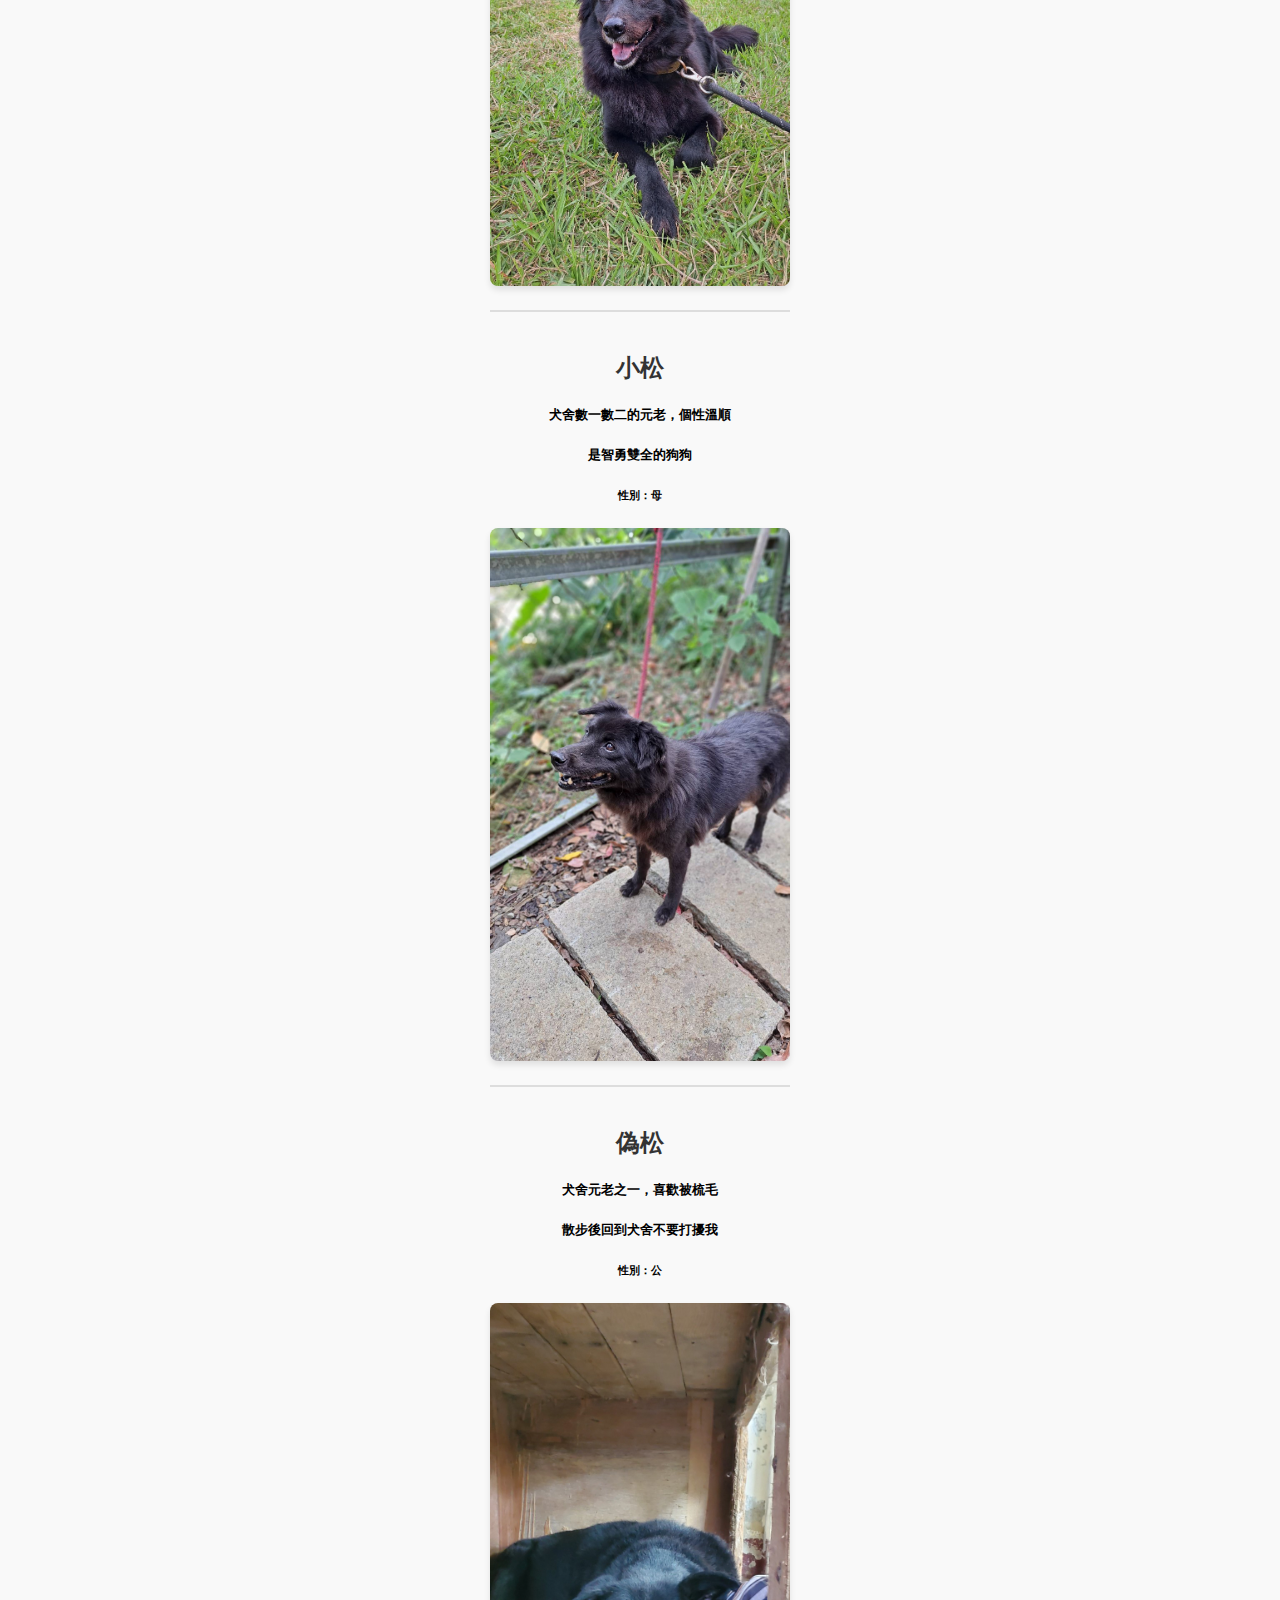
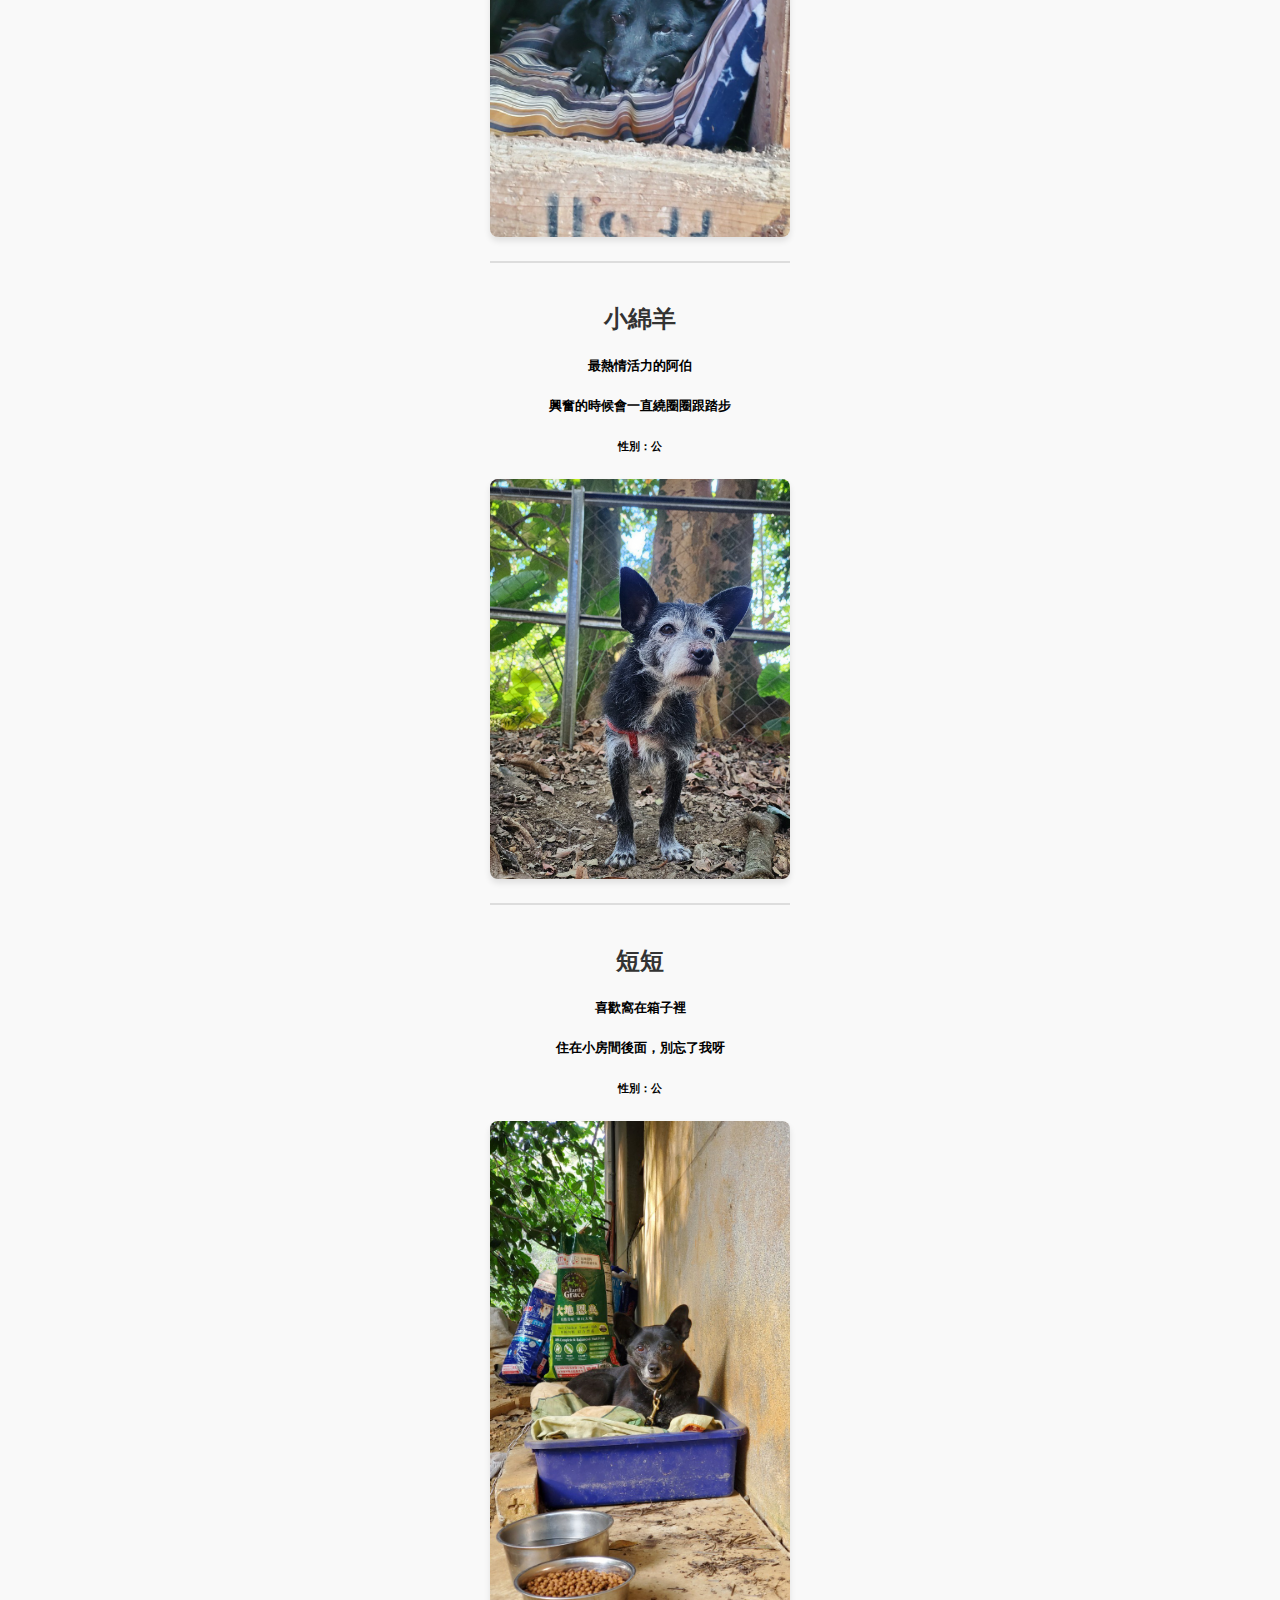
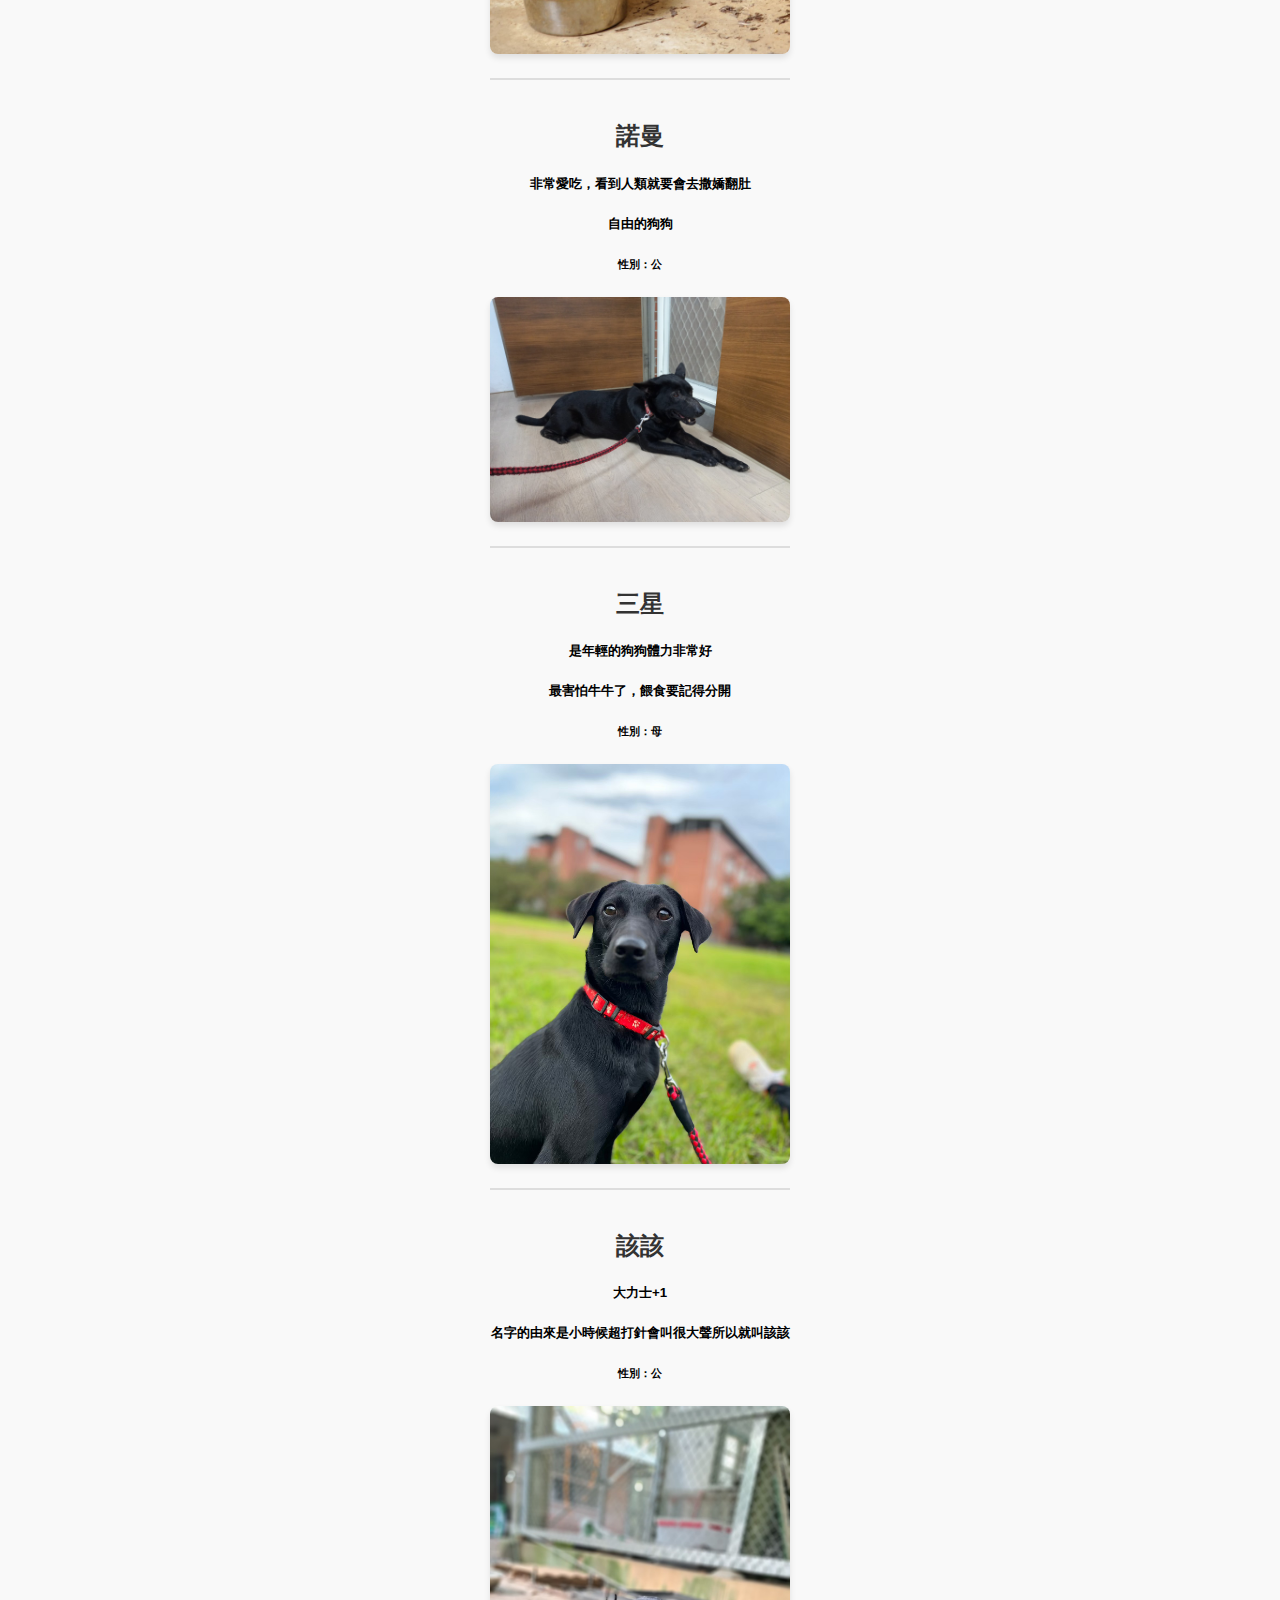
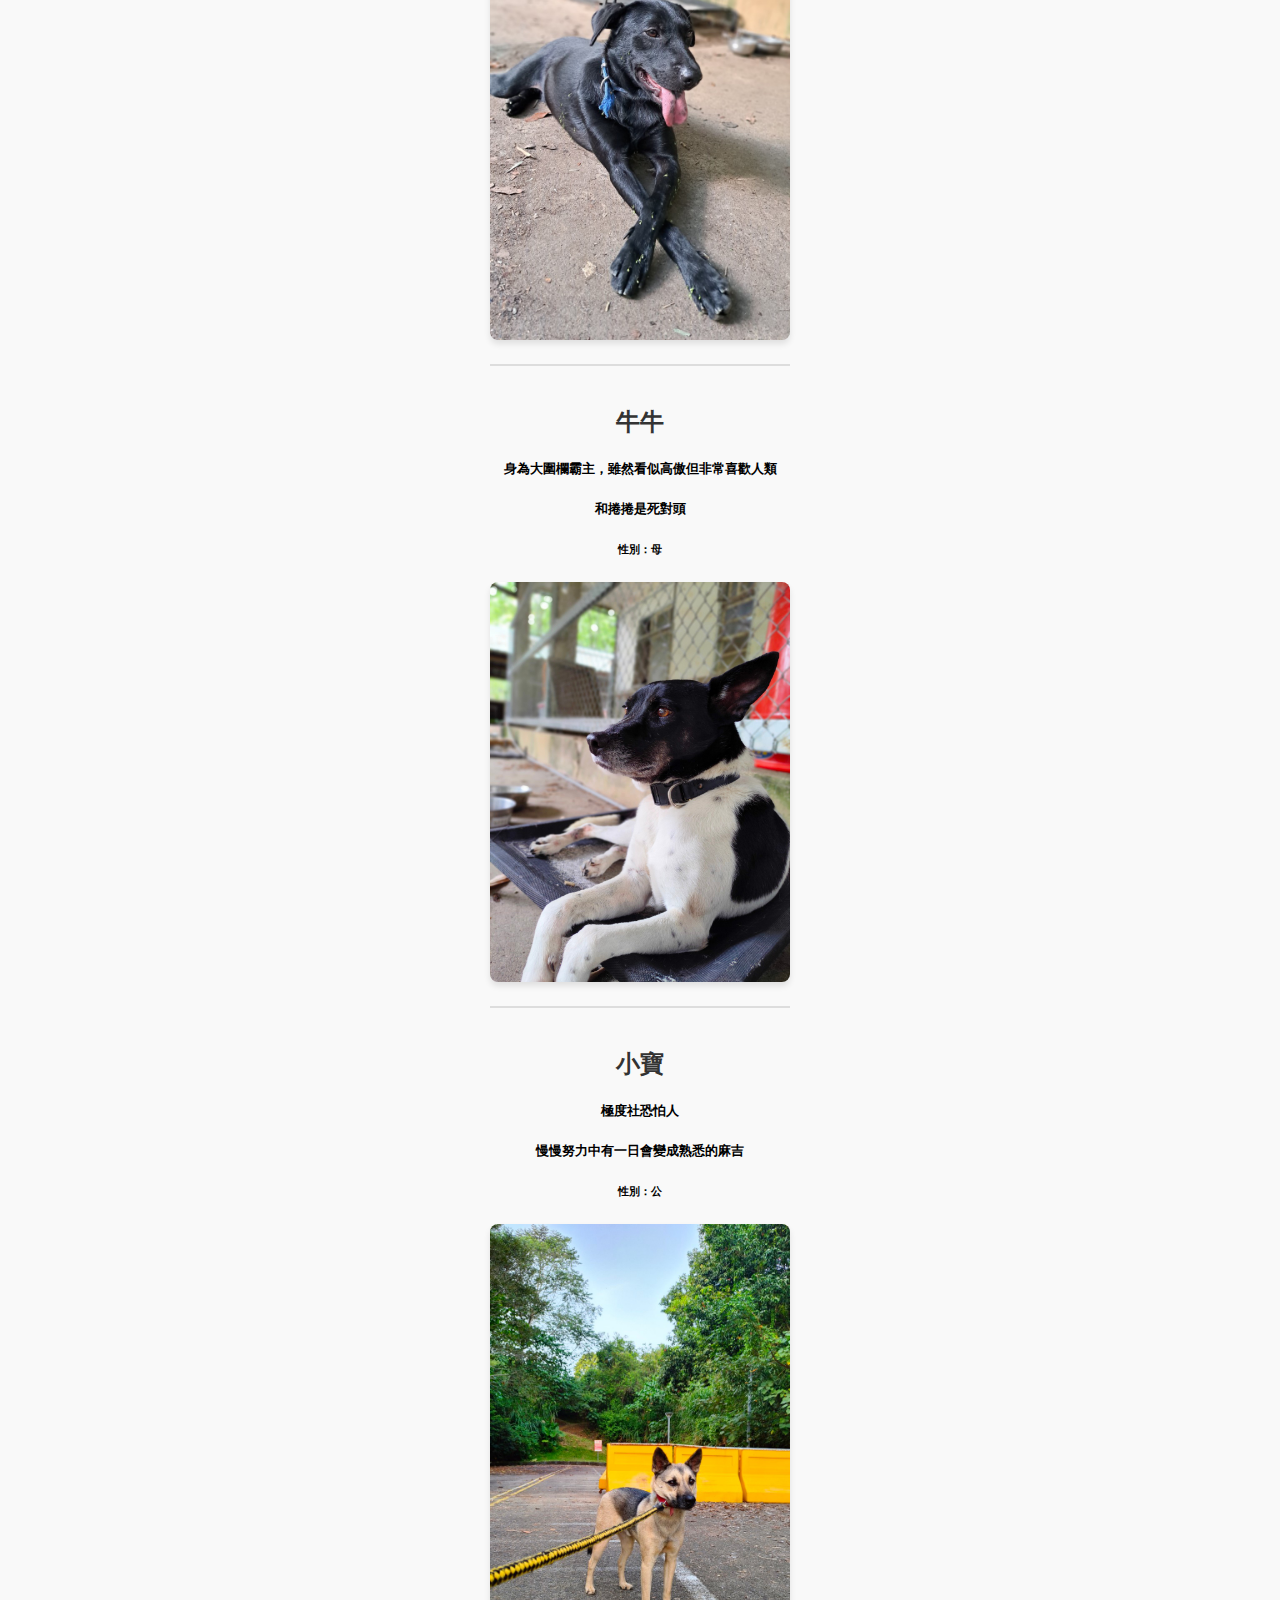
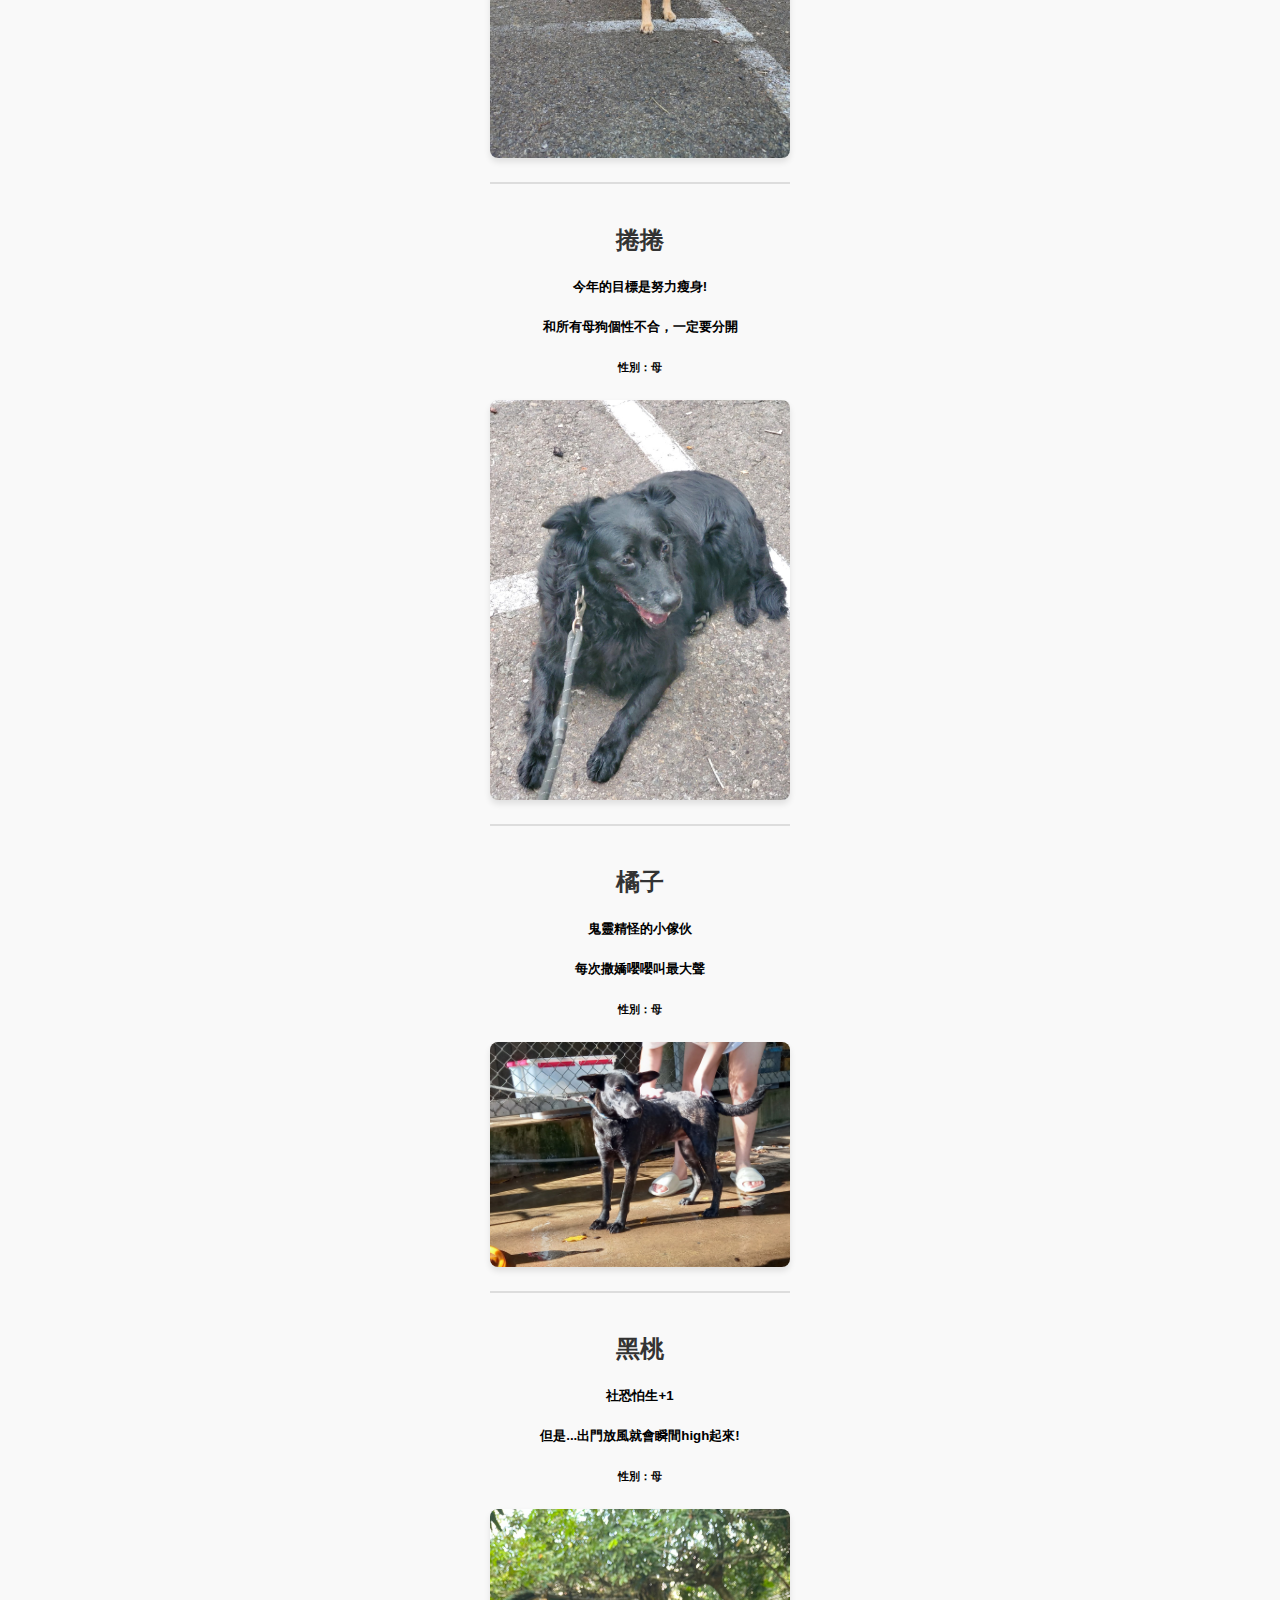
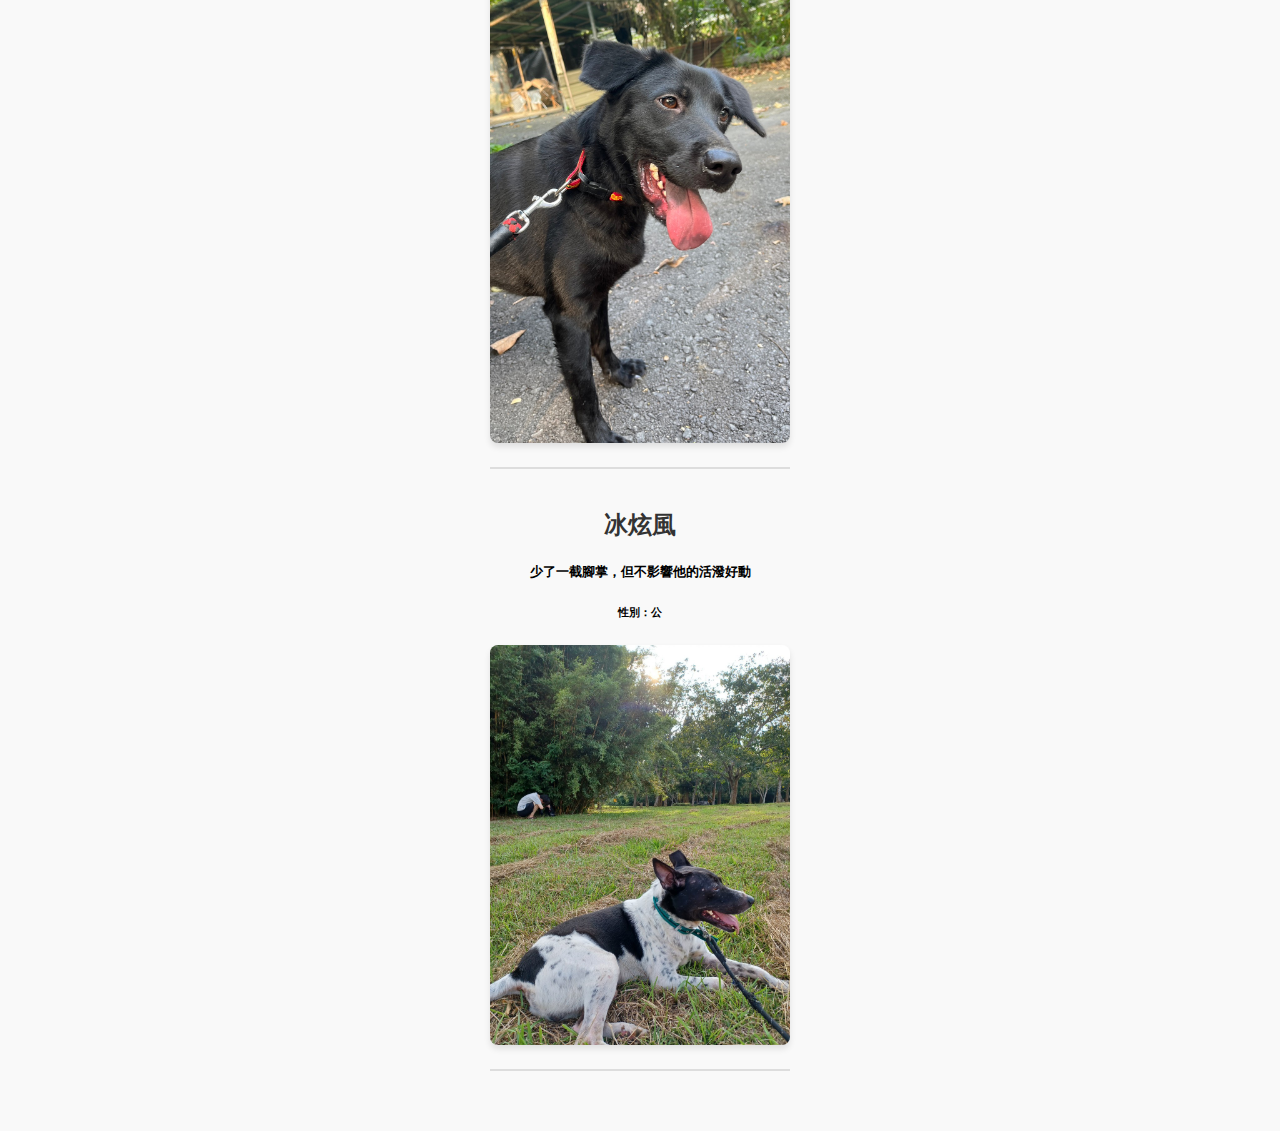
==== commit 38ad7f50: "Update index.html" ====
--- a/index.html
+++ b/index.html
@@ -18,7 +18,9 @@
       <h2 class="dog-name">大吉</h2>
       <h5>當年最年輕氣盛的大吉可以從大圍欄隔間跳到大圍欄!</h5>
       <h5>現在年紀大了養老中</h5>
-      <h6>性別：公</h6>
+      <div class="left-aligned">
+        <h6>性別：公</h6>
+      </div>
       <img src="img/大吉.jpg" alt="大吉" class="dog-image">
       <div class="divider"></div>
     </div>
--- a/styles.css
+++ b/styles.css
@@ -116,4 +116,8 @@
     opacity: 0.3; /* 閃爍時暗淡 */
   }
 }
+/* 限定父容器 .left-aligned 內的 <h6> 靠左 */
+.left-aligned h6 {
+  text-align: left;
+}
 
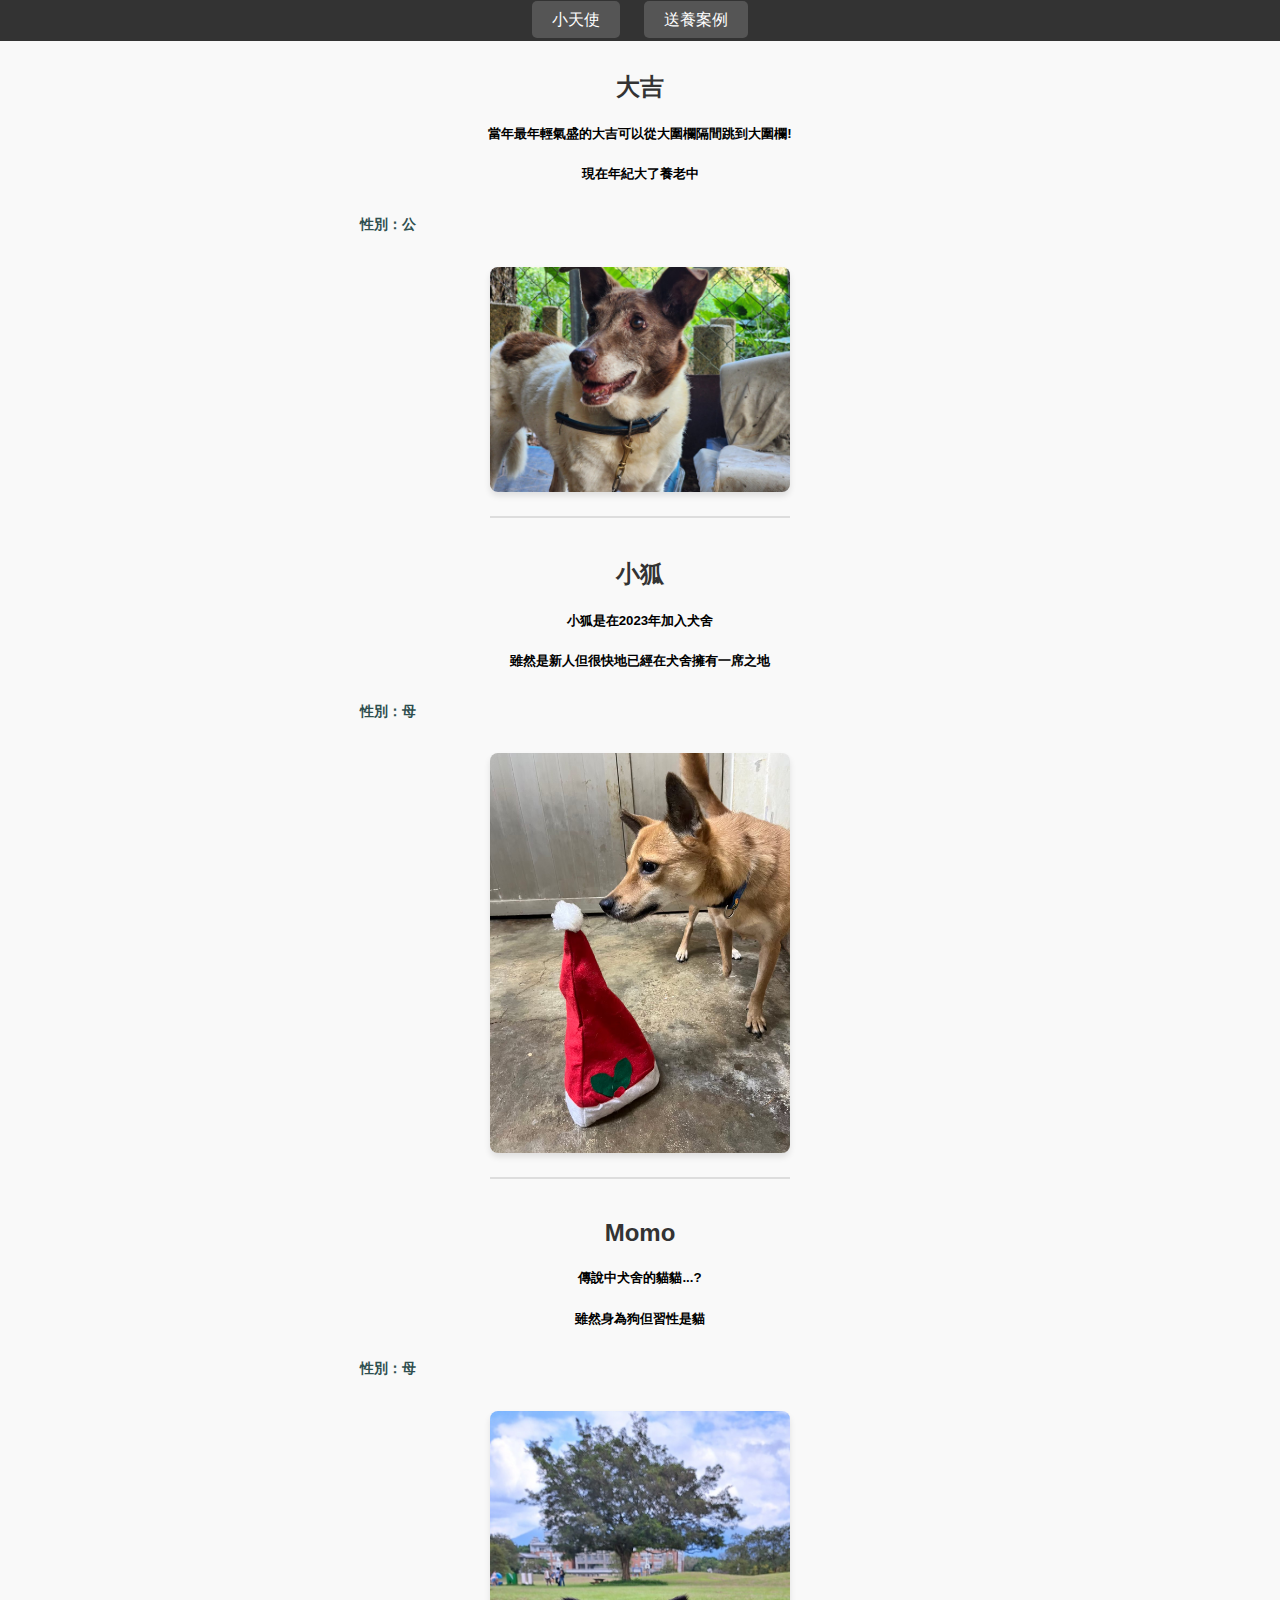
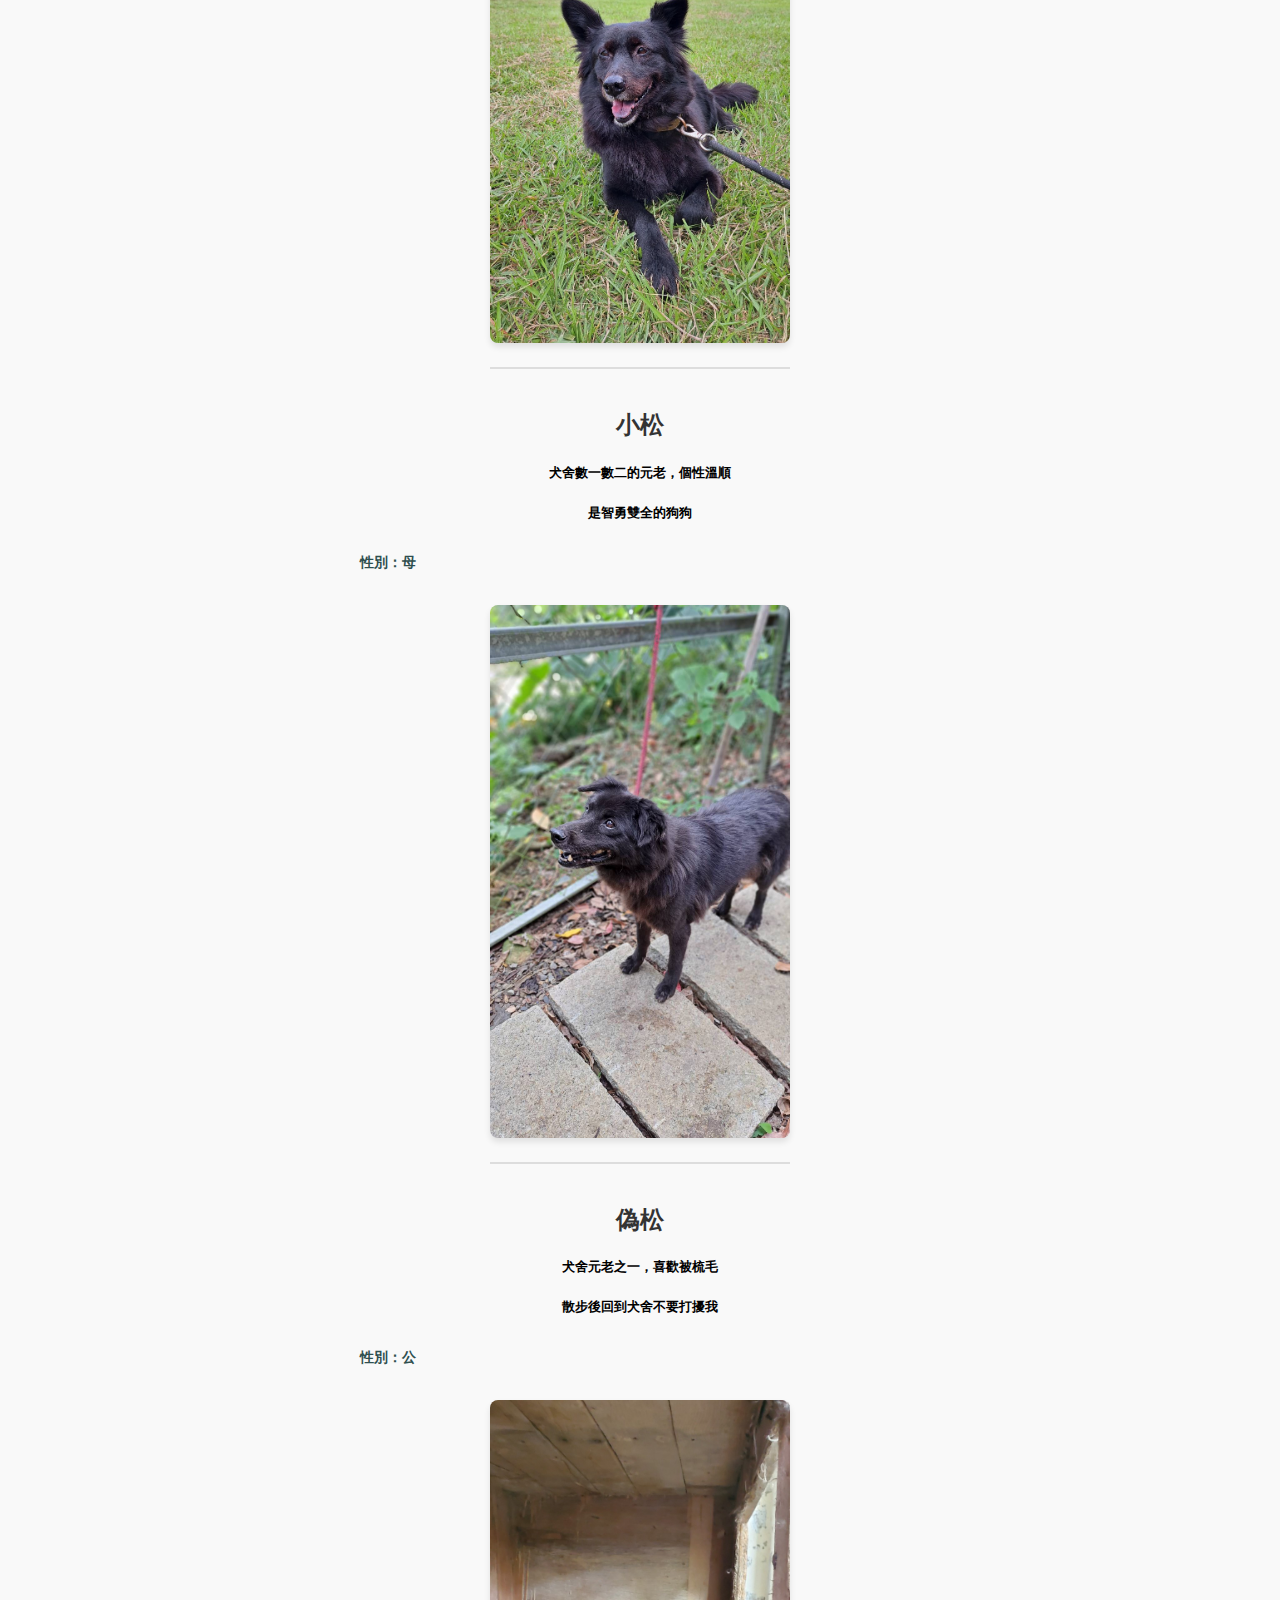
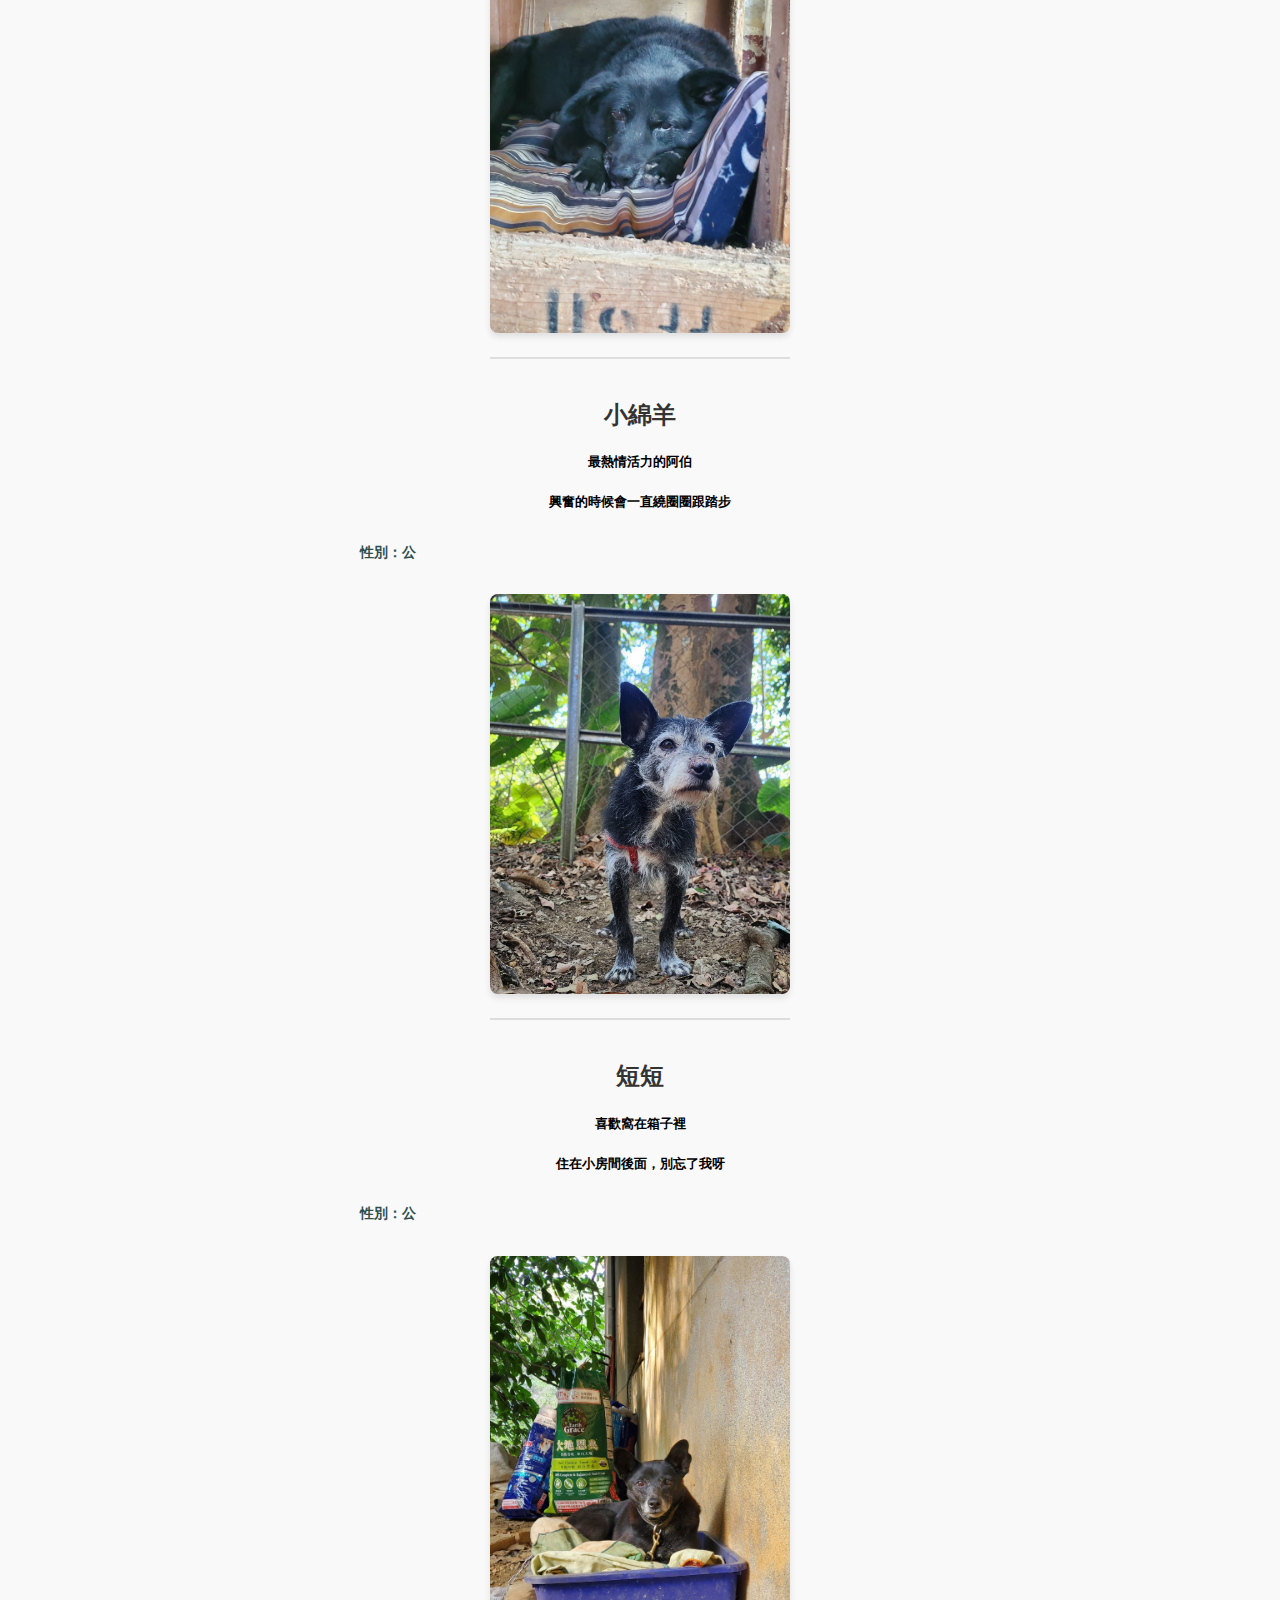
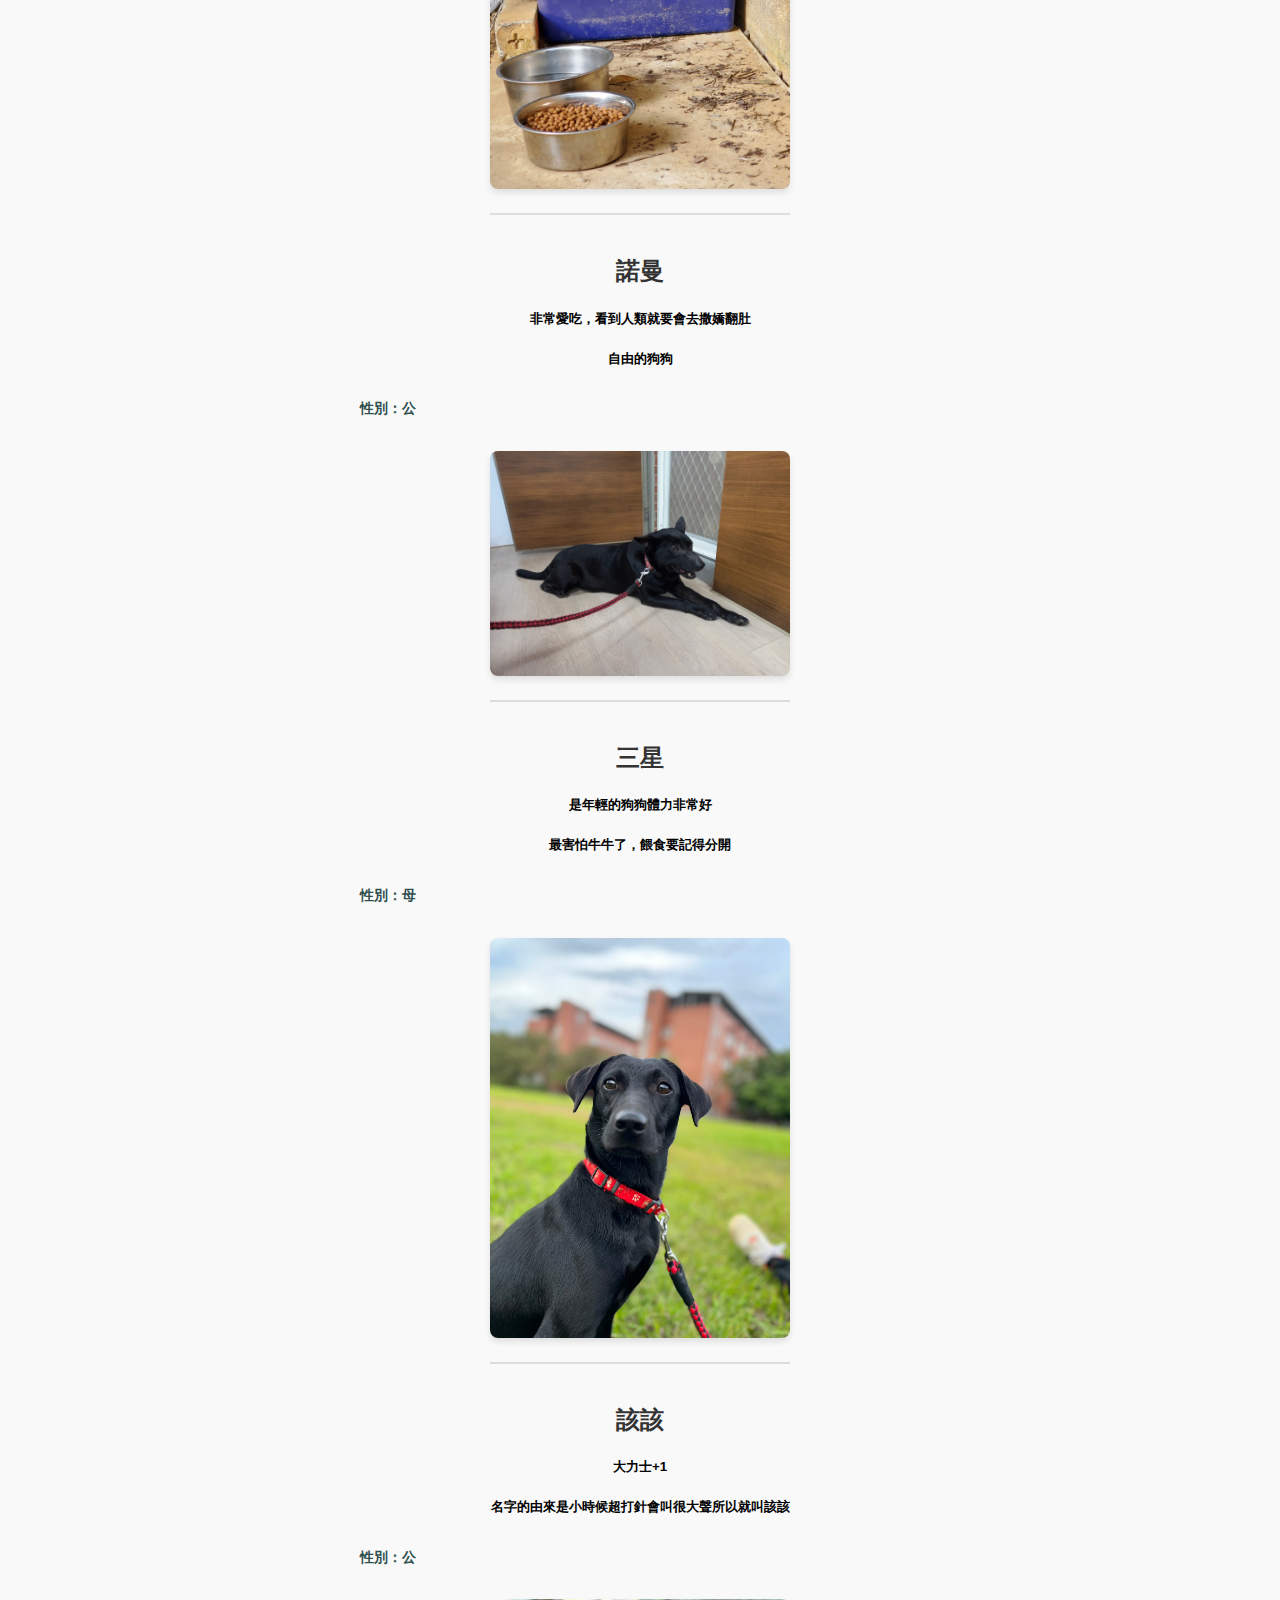
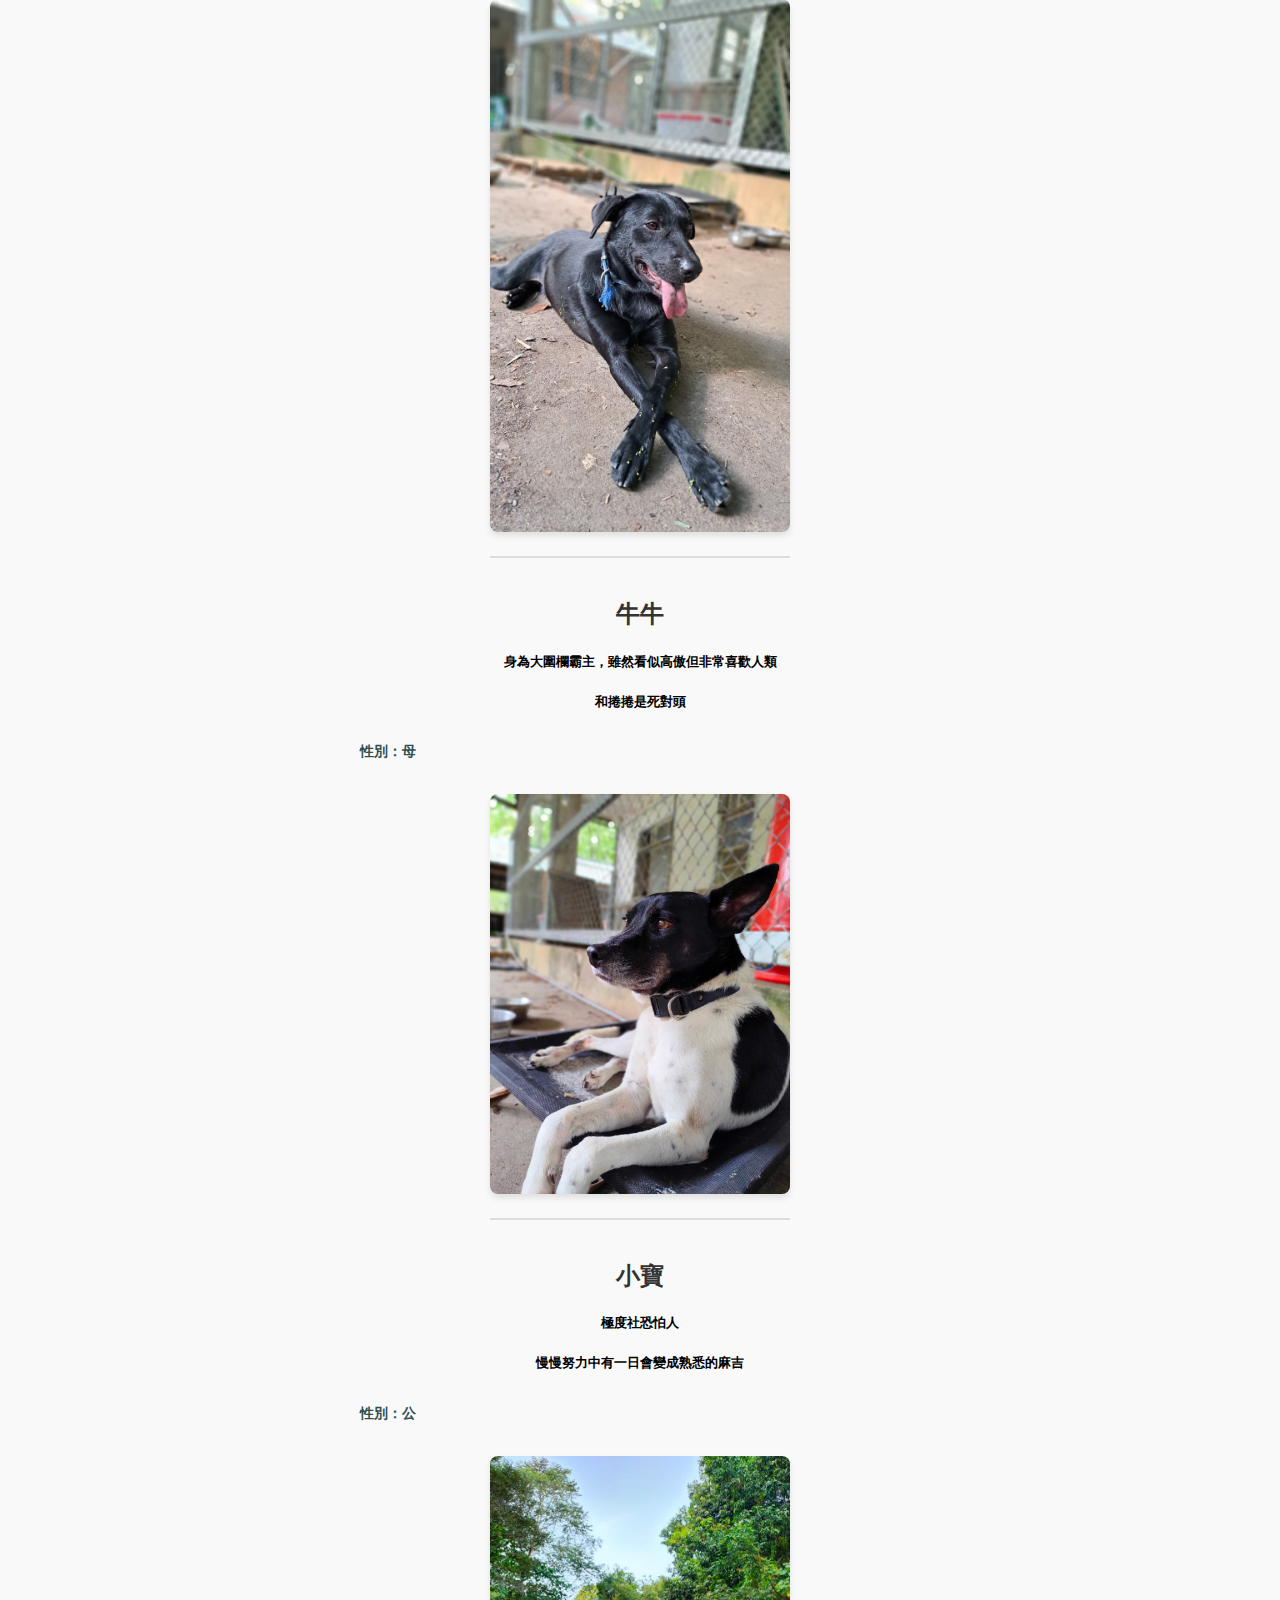
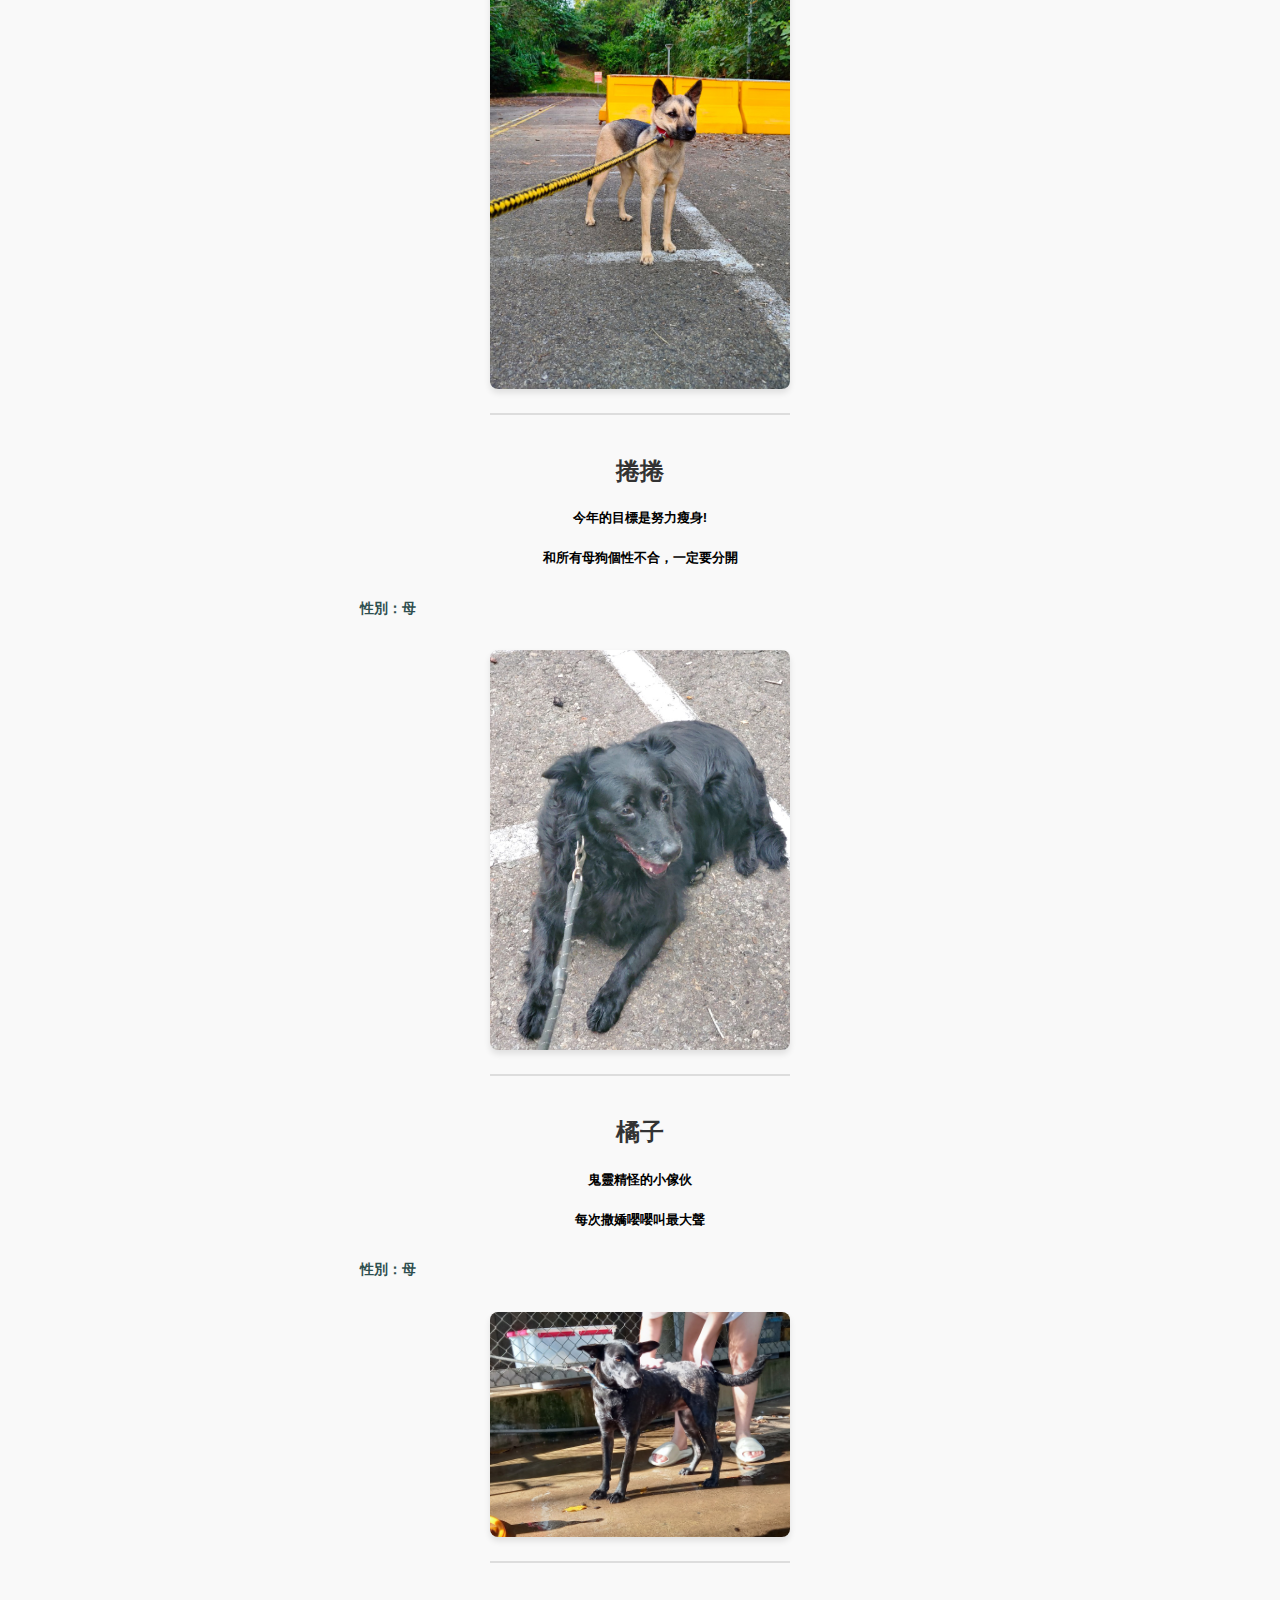
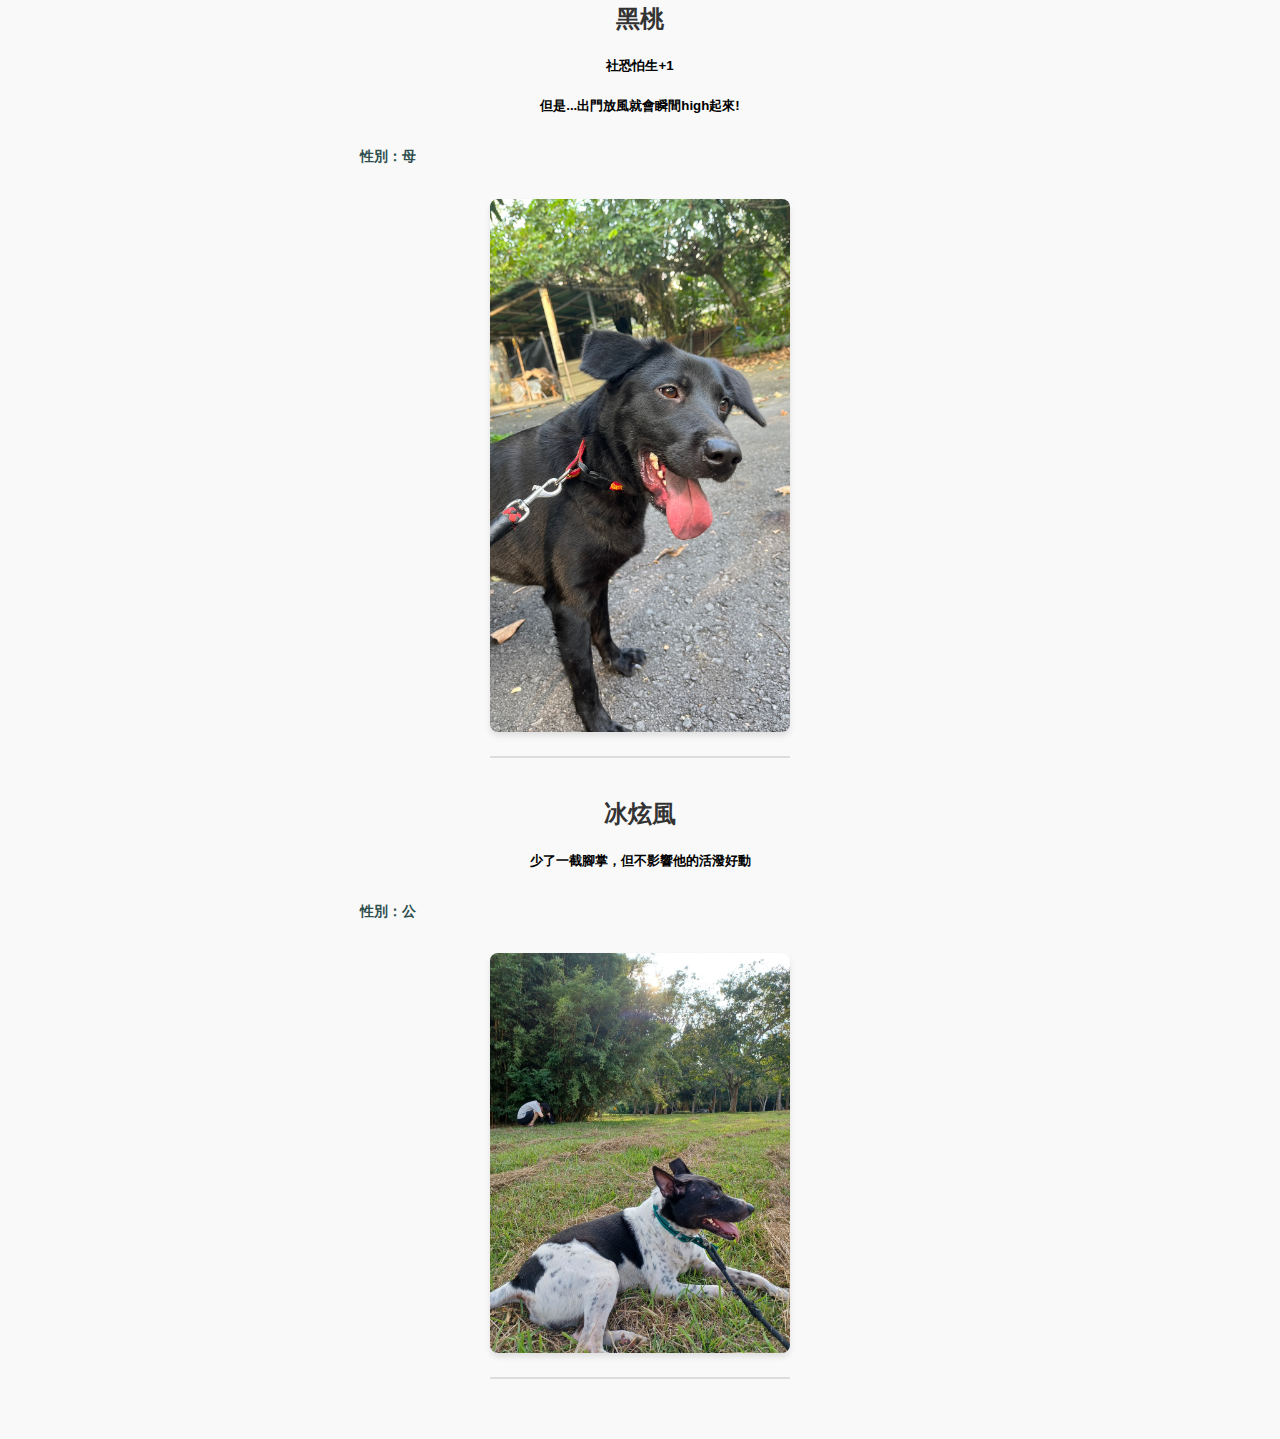
==== commit 64f85b9c: "Update index.html" ====
--- a/index.html
+++ b/index.html
@@ -18,9 +18,7 @@
       <h2 class="dog-name">大吉</h2>
       <h5>當年最年輕氣盛的大吉可以從大圍欄隔間跳到大圍欄!</h5>
       <h5>現在年紀大了養老中</h5>
-      <div class="left-aligned">
-        <h6>性別：公</h6>
-      </div>
+      <h6>性別：公</h6>
       <img src="img/大吉.jpg" alt="大吉" class="dog-image">
       <div class="divider"></div>
     </div>
--- a/styles.css
+++ b/styles.css
@@ -70,54 +70,10 @@
   background-color: #777; /* 懸停時變亮 */
 }
 
-/* 夜空背景樣式 */
-body.starry-sky {
-  margin: 0;
-  font-family: Arial, sans-serif;
-  background: linear-gradient(to bottom, #000428, #004e92); /* 深藍漸層 */
-  overflow: hidden; /* 隱藏超出範圍的內容 */
-  color: white; /* 頁面文字為白色 */
-  height: 100vh; /* 滿屏高度 */
+h6 {
+  text-align: left;
+  margin-left: 20px; /* 增加左邊距 */
+  font-size: 14px;   /* 設定字體大小 */
+  color: #2f4f4f;       /* 設定文字顏色 */
 }
 
-/* 星星容器 */
-.stars {
-  position: absolute;
-  top: 0;
-  left: 0;
-  width: 100%;
-  height: 100%;
-  overflow: hidden; /* 隱藏超出範圍的內容 */
-}
-
-/* 每顆星星的樣式 */
-.stars::before,
-.stars::after {
-  content: "";
-  position: absolute;
-  width: 2px; /* 星星大小 */
-  height: 2px; /* 星星大小 */
-  background: white; /* 星星顏色 */
-  border-radius: 50%; /* 圓形星星 */
-  box-shadow: 
-    100px 200px white, 200px 100px white, 300px 400px white, 
-    400px 300px white, 500px 500px white, 600px 200px white, 
-    700px 700px white, 800px 300px white, 900px 600px white;
-  animation: twinkle 2s infinite; /* 星星閃爍動畫 */
-}
-
-
-/* 星星閃爍動畫 */
-@keyframes twinkle {
-  0%, 100% {
-    opacity: 0.8; /* 閃爍時明亮 */
-  }
-  50% {
-    opacity: 0.3; /* 閃爍時暗淡 */
-  }
-}
-/* 限定父容器 .left-aligned 內的 <h6> 靠左 */
-.left-aligned h6 {
-  text-align: left;
-}
-
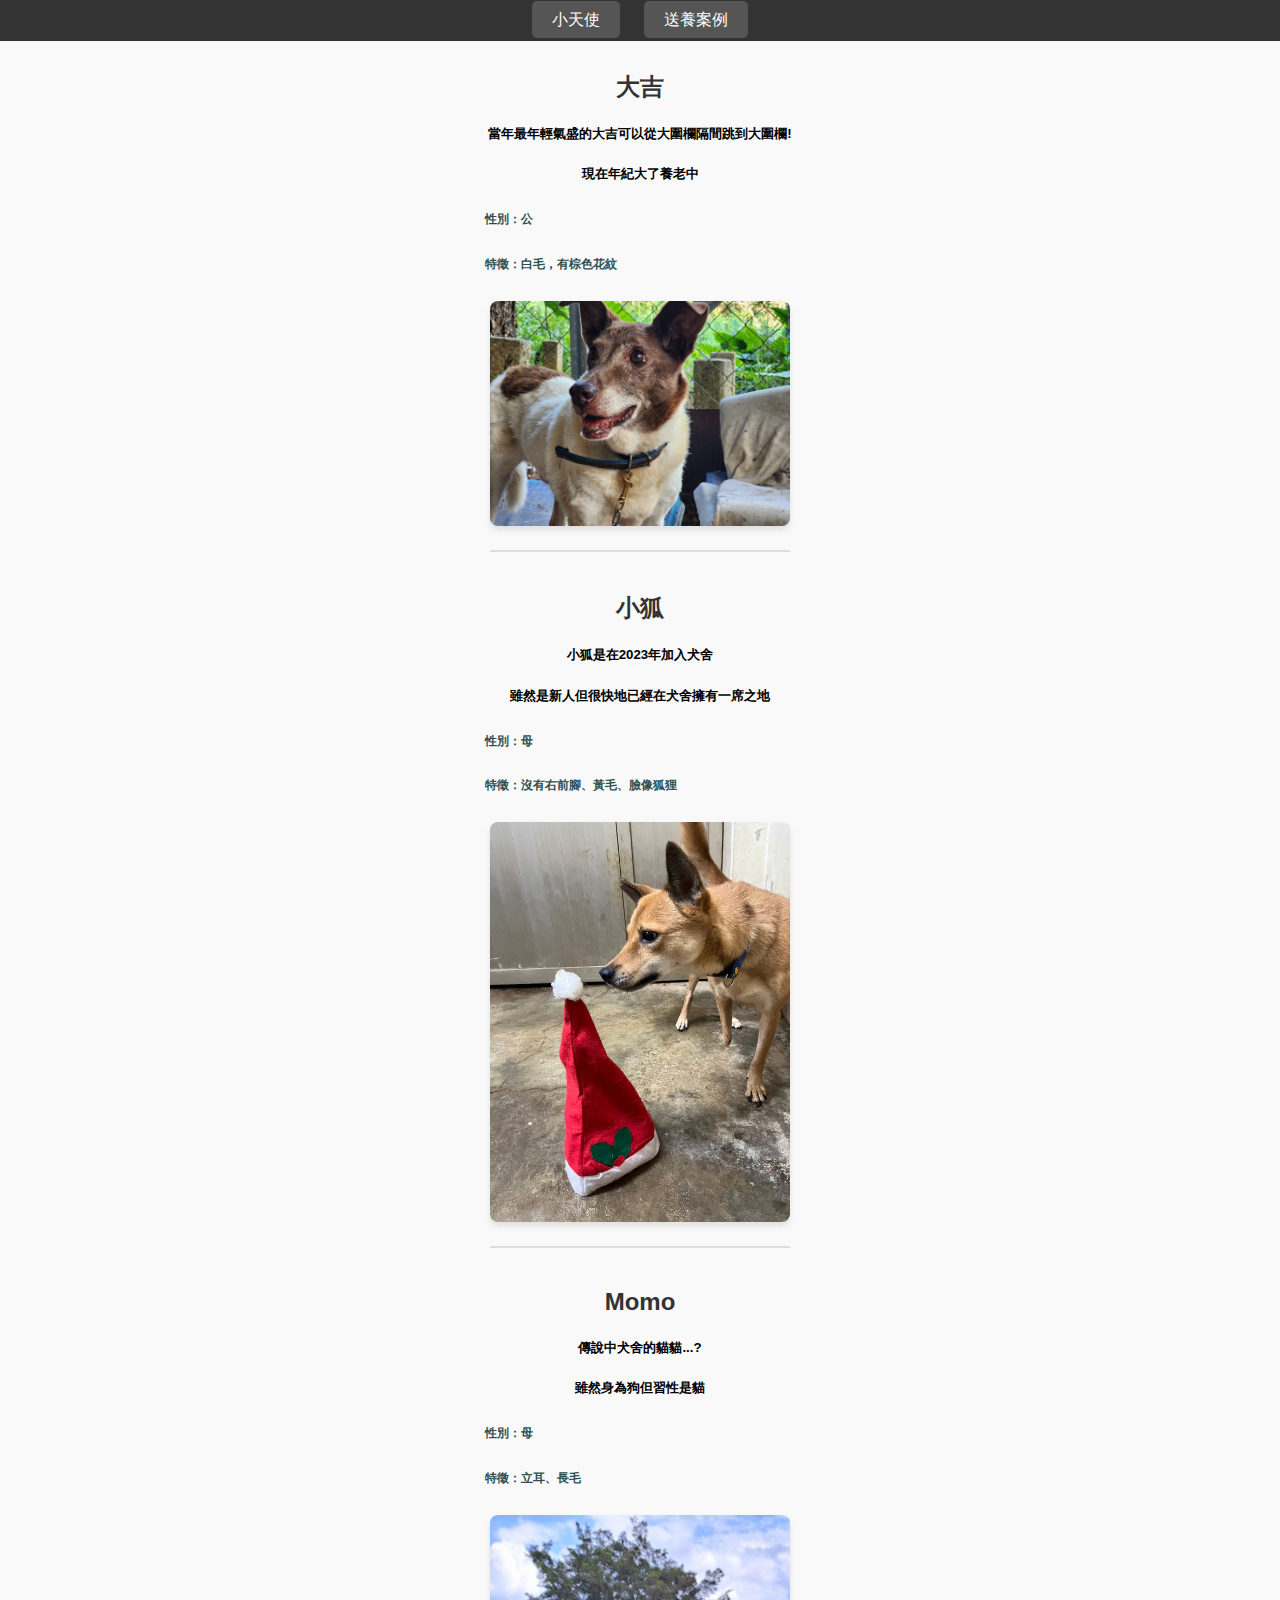
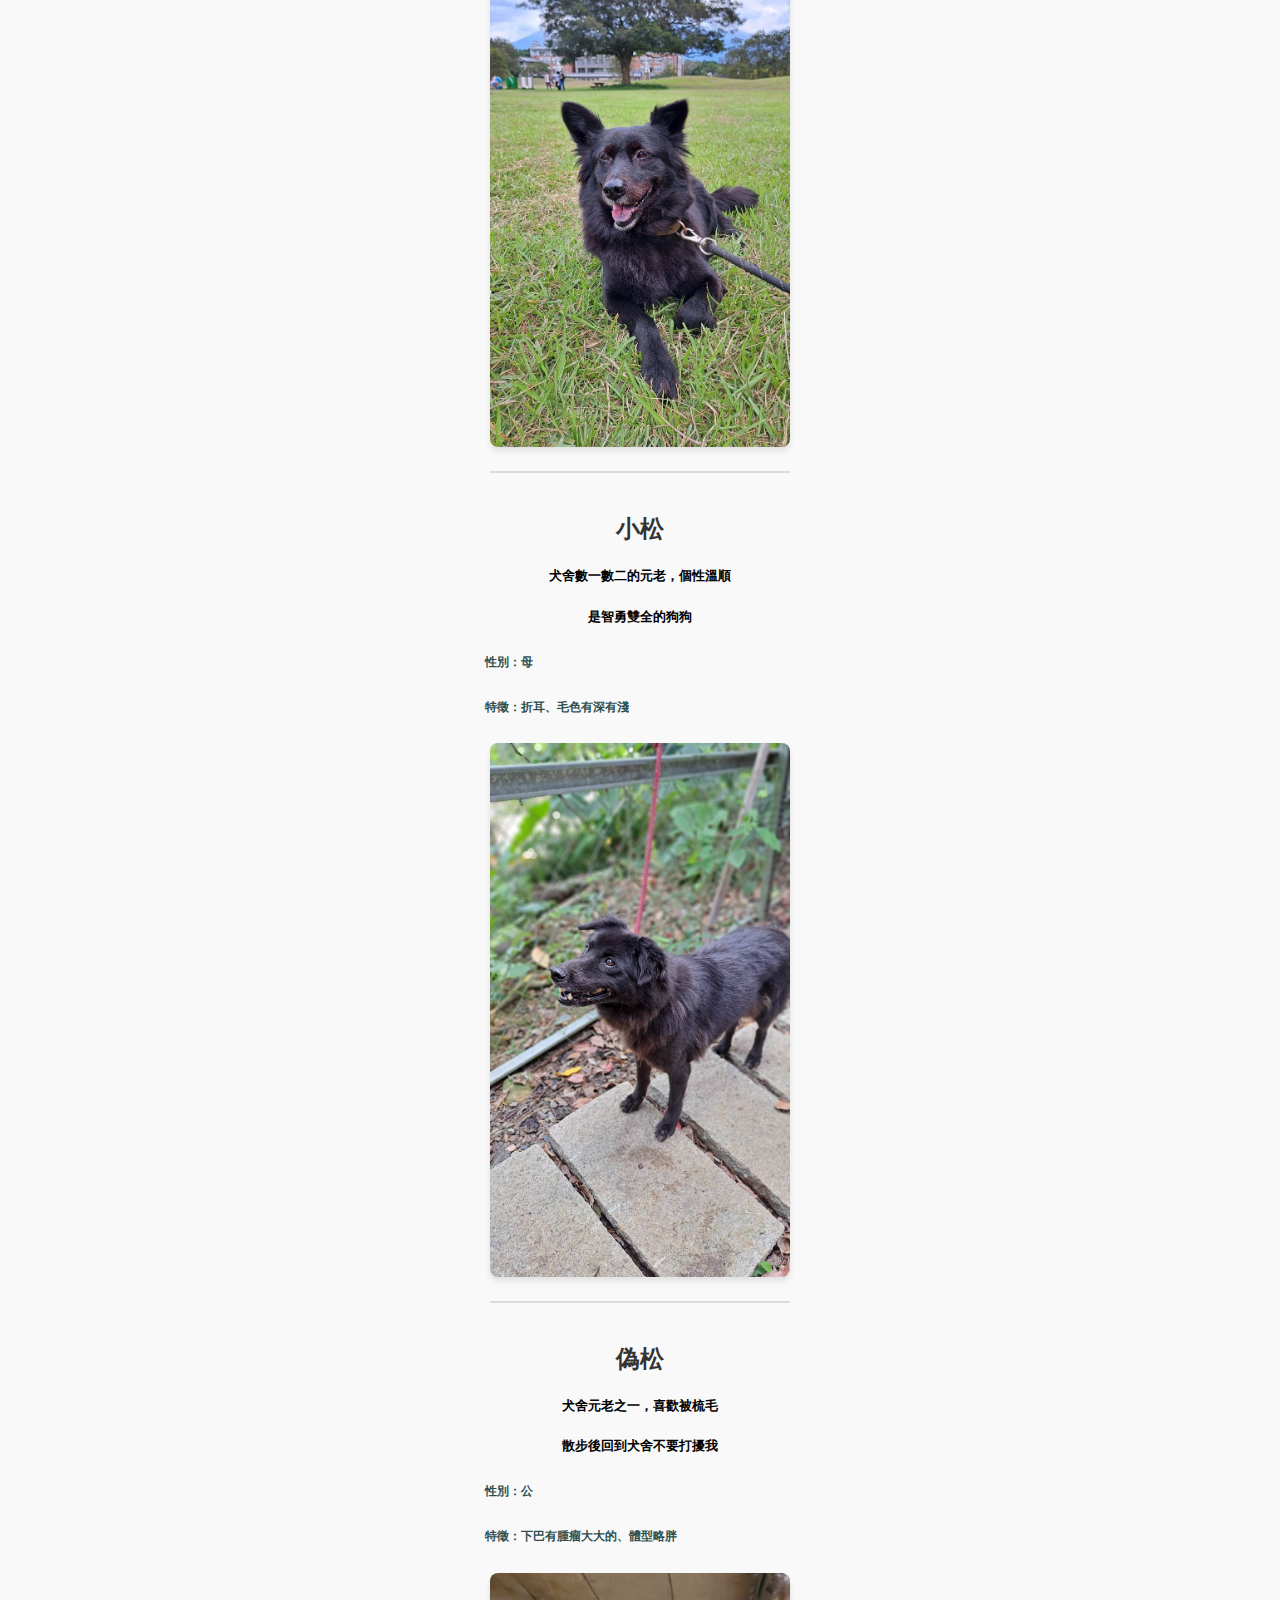
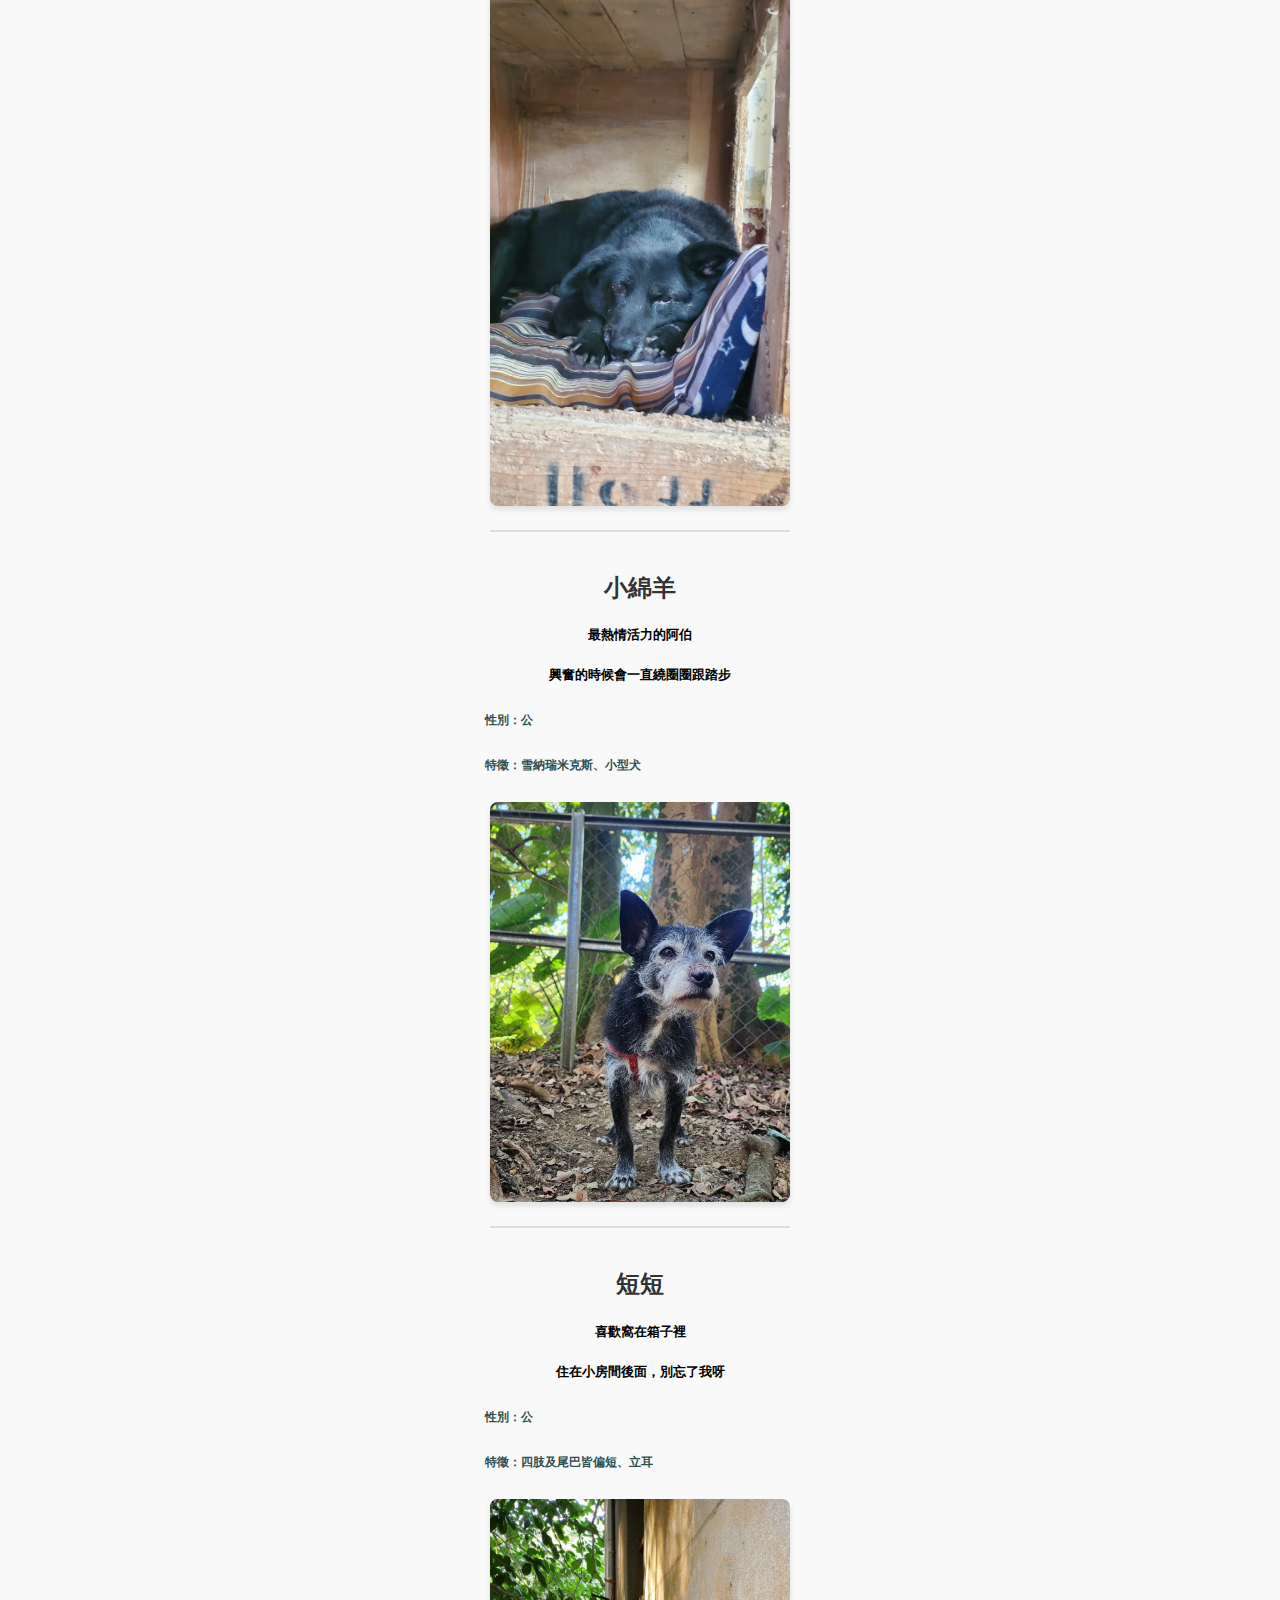
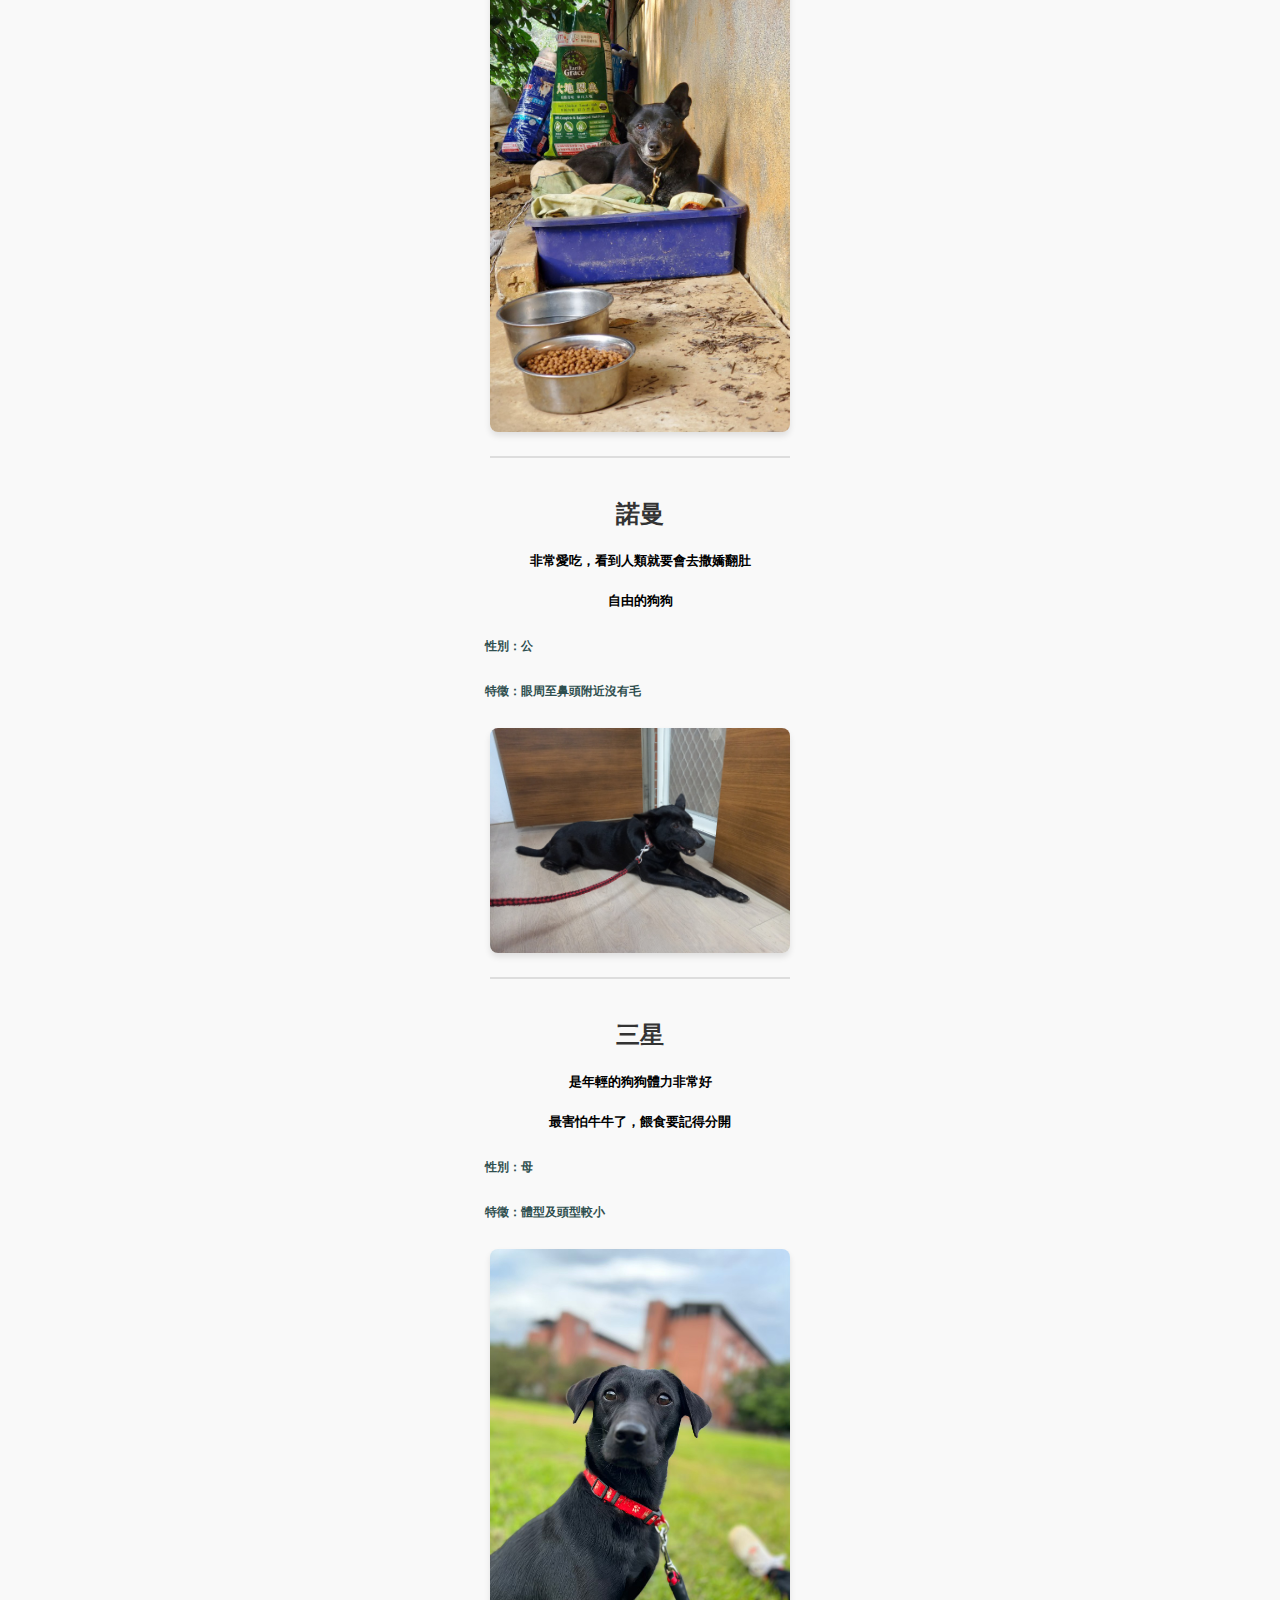
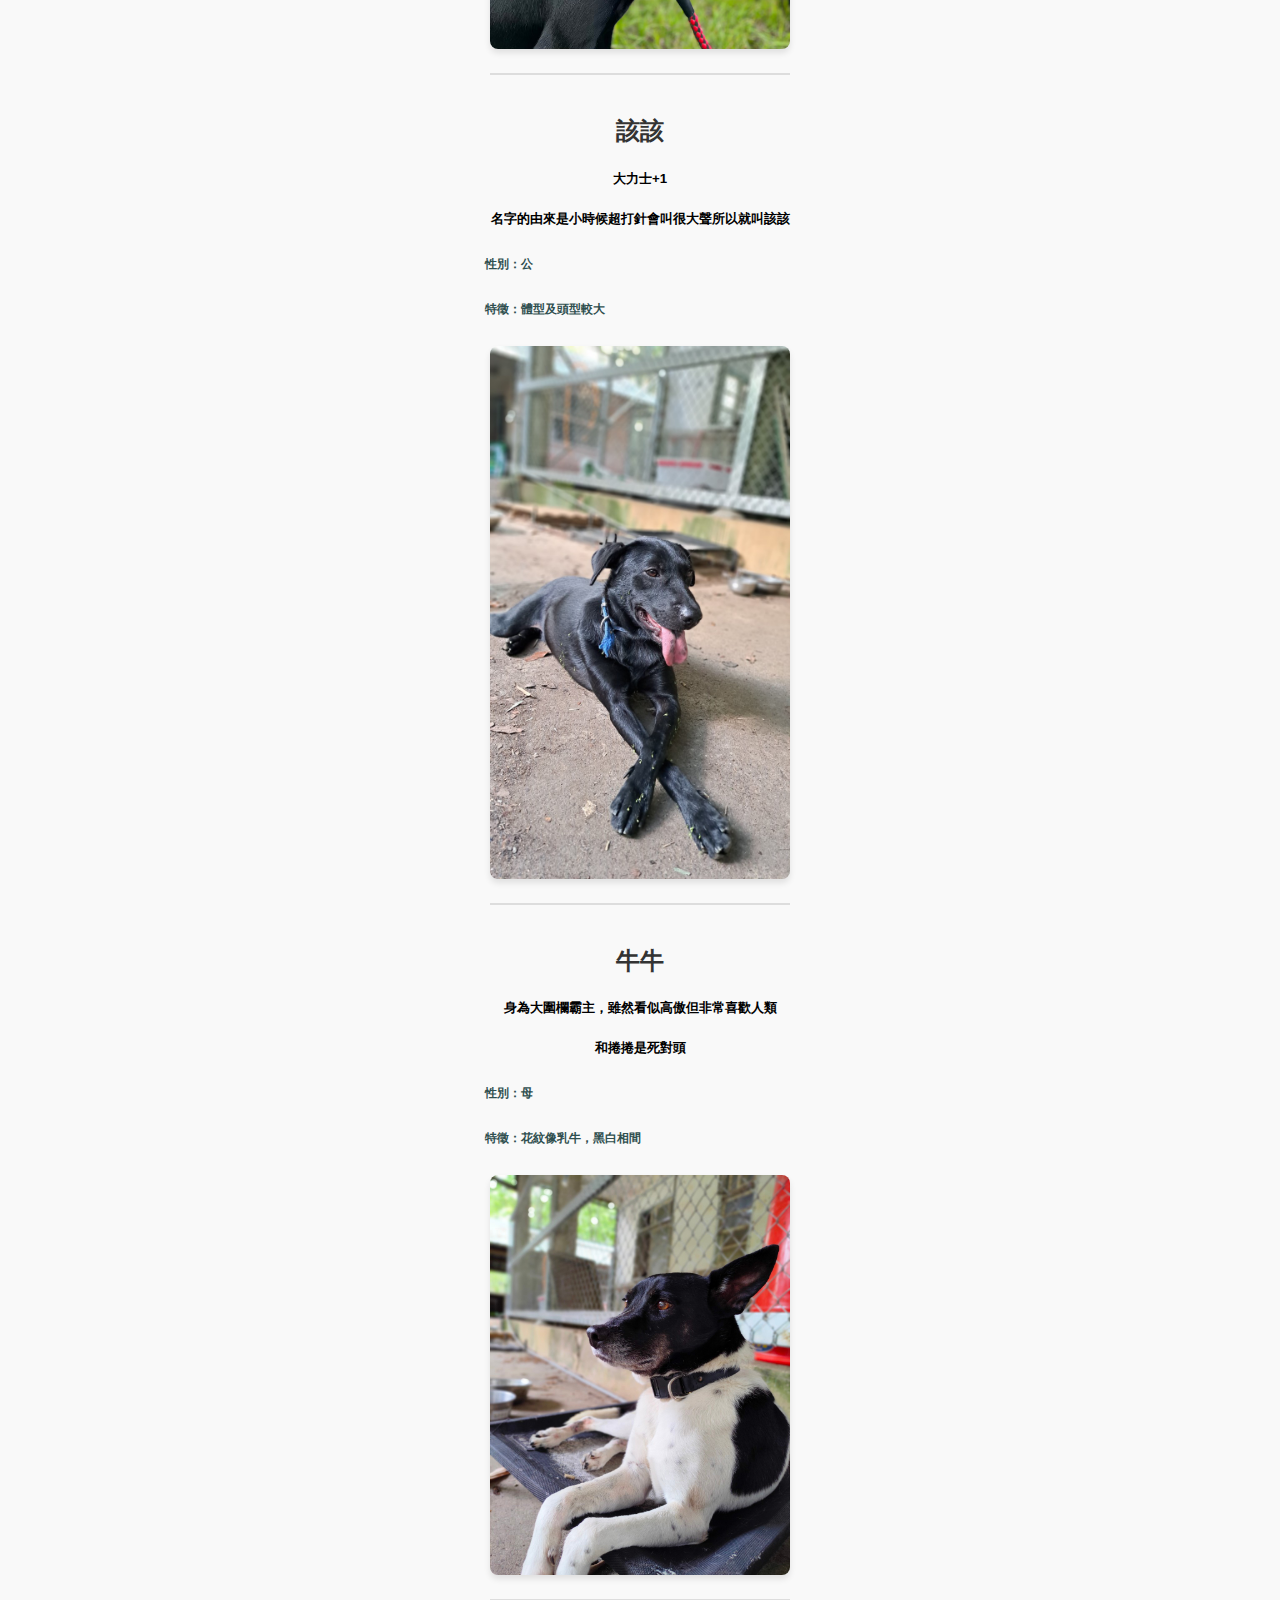
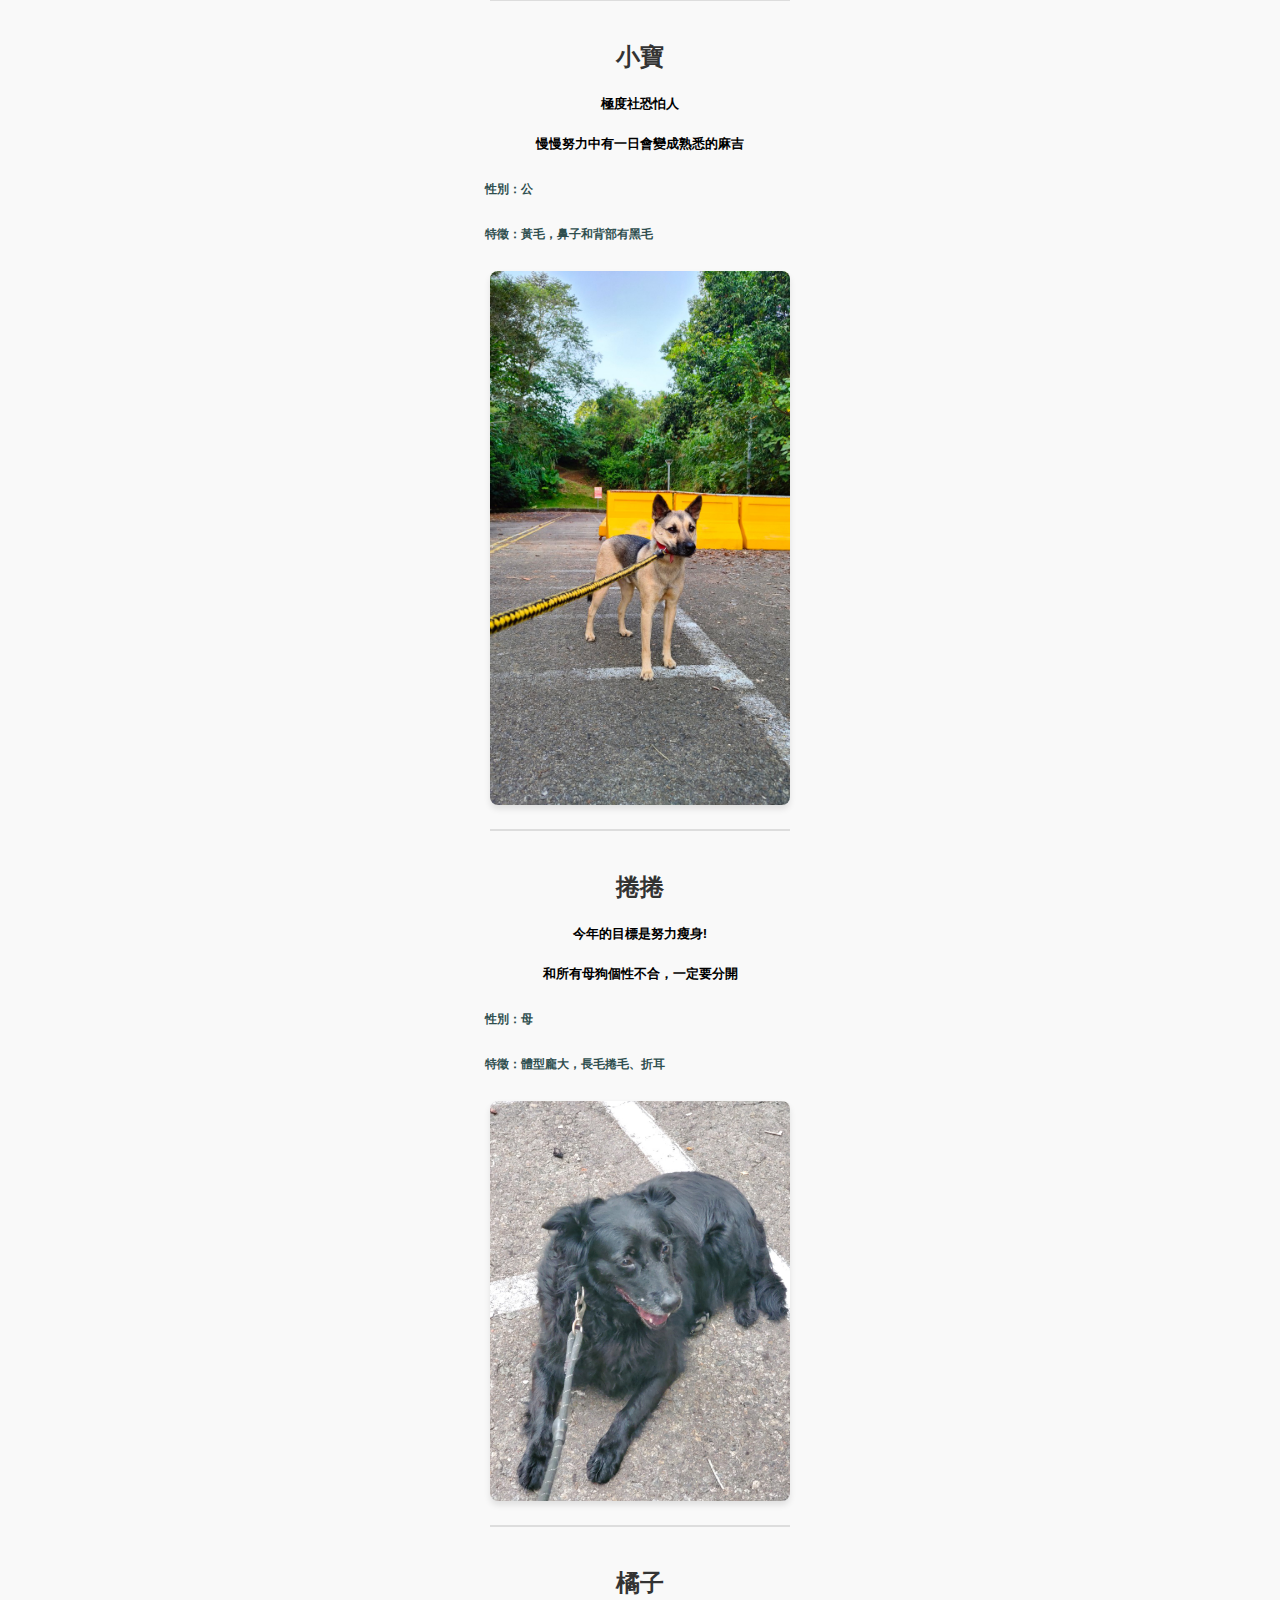
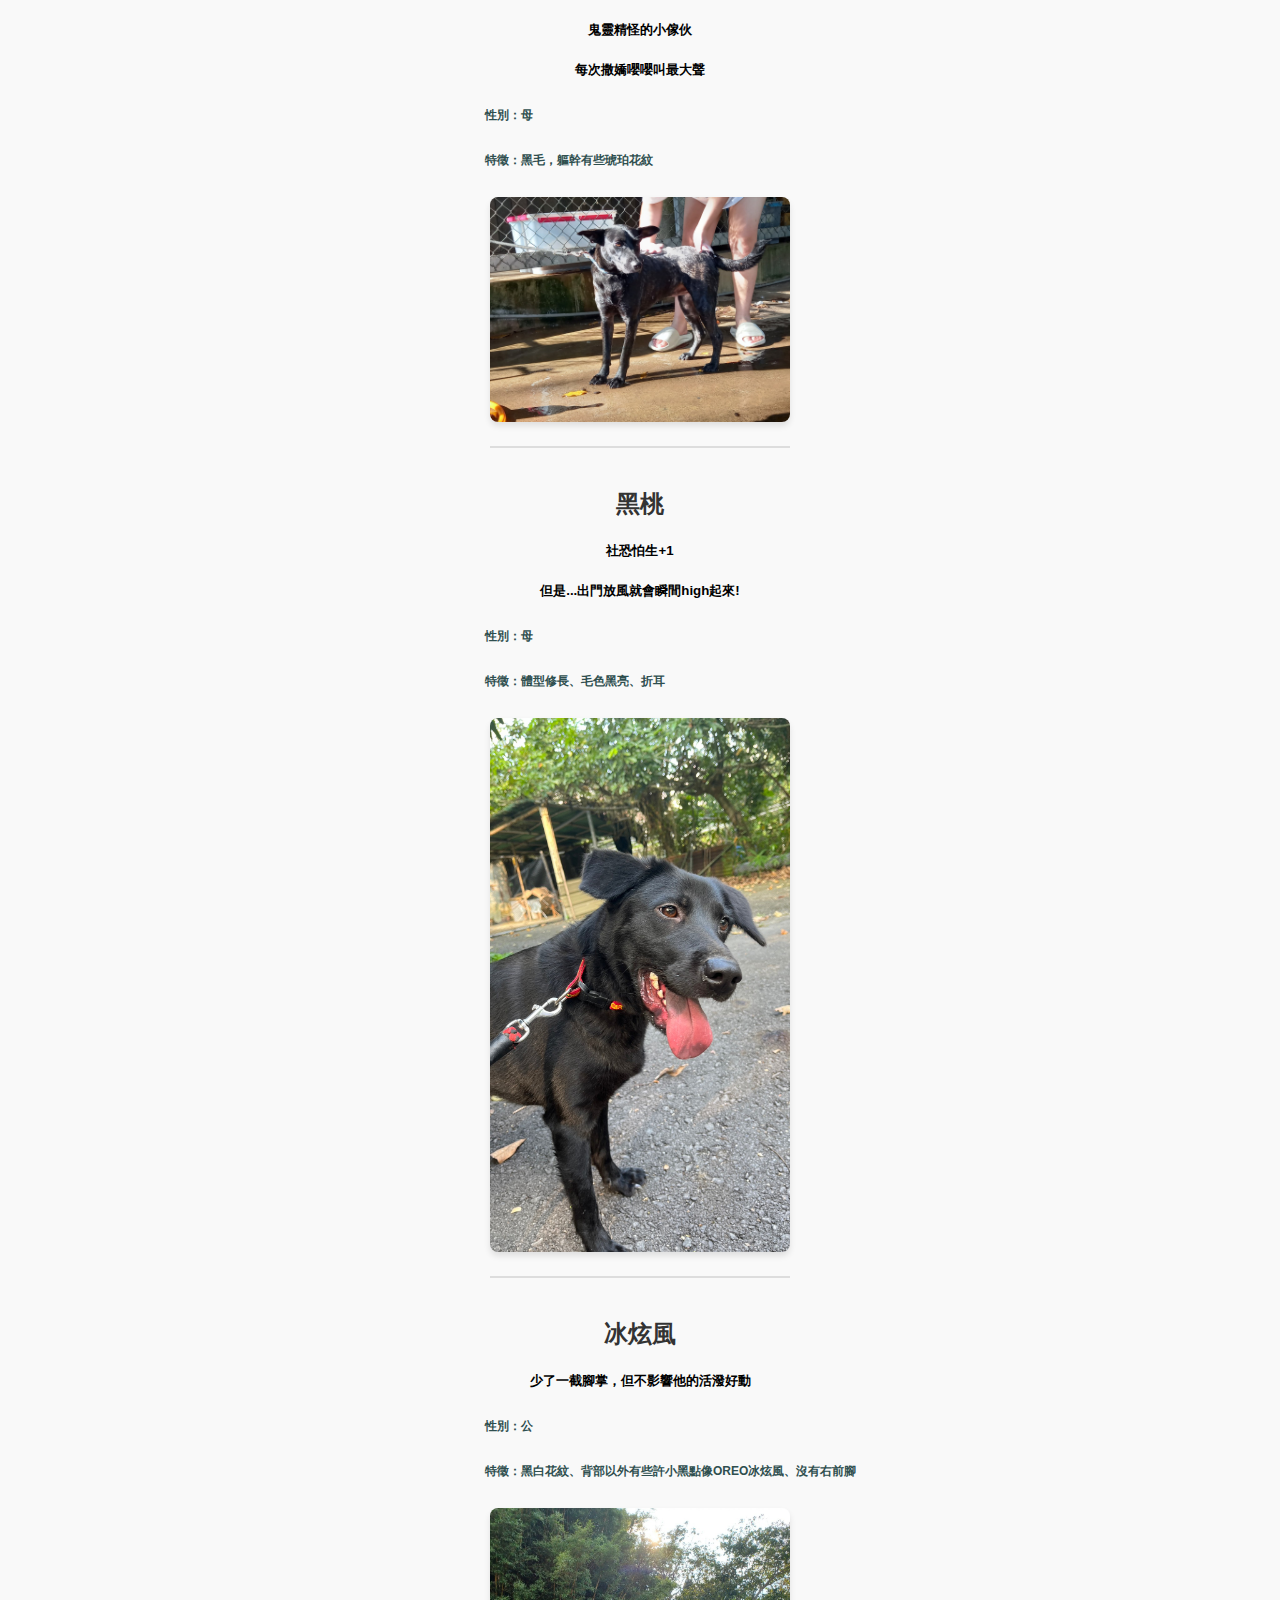
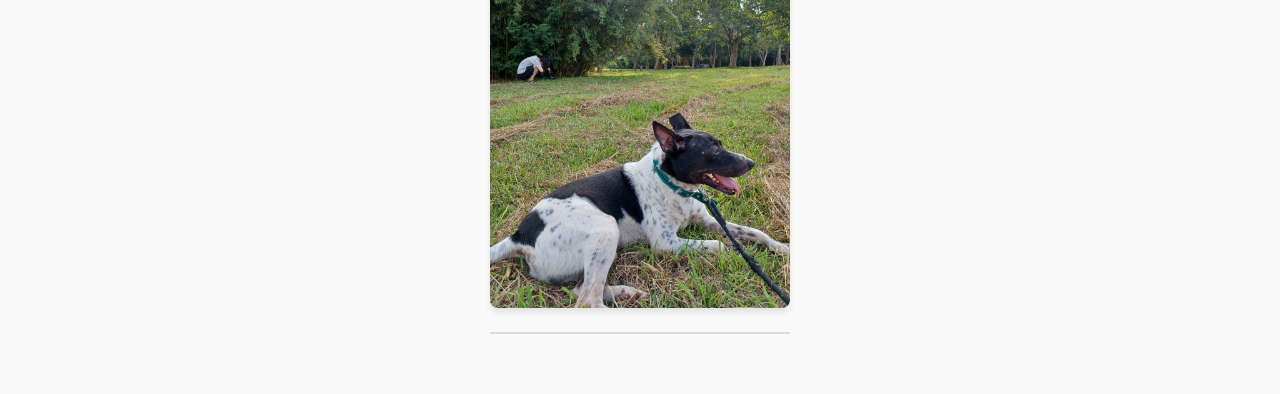
==== commit 32c84ff8: "Update index.html" ====
--- a/index.html
+++ b/index.html
@@ -19,6 +19,7 @@
       <h5>當年最年輕氣盛的大吉可以從大圍欄隔間跳到大圍欄!</h5>
       <h5>現在年紀大了養老中</h5>
       <h6>性別：公</h6>
+      <h6>特徵：白毛，有棕色花紋</h6>
       <img src="img/大吉.jpg" alt="大吉" class="dog-image">
       <div class="divider"></div>
     </div>
@@ -28,6 +29,7 @@
       <h5>小狐是在2023年加入犬舍</h5>
       <h5>雖然是新人但很快地已經在犬舍擁有一席之地</h5>
       <h6>性別：母</h6>
+      <h6>特徵：沒有右前腳、黃毛、臉像狐狸</h6>
       <img src="img/小狐.jpg" alt="小狐" class="dog-image">
       <div class="divider"></div>
     </div>
@@ -37,6 +39,7 @@
       <h5>傳說中犬舍的貓貓...?</h5>
       <h5>雖然身為狗但習性是貓</h5>
       <h6>性別：母</h6>
+      <h6>特徵：立耳、長毛</h6>
        <img src="img/Momo.jpg" alt="Momo" class="dog-image">
        <div class="divider"></div>
     </div>
@@ -46,6 +49,7 @@
       <h5>犬舍數一數二的元老，個性溫順</h5>
       <h5>是智勇雙全的狗狗</h5>
       <h6>性別：母</h6>
+      <h6>特徵：折耳、毛色有深有淺</h6>
       <img src="img/小松.jpg" alt="小松" class="dog-image">
        <div class="divider"></div>
     </div>
@@ -55,6 +59,7 @@
       <h5>犬舍元老之一，喜歡被梳毛</h5>
       <h5>散步後回到犬舍不要打擾我</h5>
       <h6>性別：公</h6>
+      <h6>特徵：下巴有腫瘤大大的、體型略胖</h6>
       <img src="img/偽松.jpg" alt="偽松" class="dog-image">
        <div class="divider"></div>
     </div>
@@ -64,6 +69,7 @@
       <h5>最熱情活力的阿伯</h5>
       <h5>興奮的時候會一直繞圈圈跟踏步</h5>
       <h6>性別：公</h6>
+      <h6>特徵：雪納瑞米克斯、小型犬</h6>
        <img src="img/小綿羊.jpg" alt="小綿羊" class="dog-image">
        <div class="divider"></div>
     </div>
@@ -73,6 +79,7 @@
       <h5>喜歡窩在箱子裡</h5>
       <h5>住在小房間後面，別忘了我呀</h5>
       <h6>性別：公</h6>
+      <h6>特徵：四肢及尾巴皆偏短、立耳</h6>
        <img src="img/短短.jpg" alt="短短" class="dog-image">
        <div class="divider"></div>
     </div>
@@ -82,6 +89,7 @@
       <h5>非常愛吃，看到人類就要會去撒嬌翻肚</h5>
       <h5>自由的狗狗</h5>
       <h6>性別：公</h6>
+      <h6>特徵：眼周至鼻頭附近沒有毛</h6>
        <img src="img/諾曼.jpg" alt="諾曼" class="dog-image">
        <div class="divider"></div>
     </div>
@@ -91,6 +99,7 @@
       <h5>是年輕的狗狗體力非常好</h5>
       <h5>最害怕牛牛了，餵食要記得分開</h5>
       <h6>性別：母</h6>
+      <h6>特徵：體型及頭型較小</h6>
        <img src="img/三星.jpg" alt="三星" class="dog-image">
        <div class="divider"></div>
     </div>
@@ -100,6 +109,7 @@
       <h5>大力士+1</h5>
       <h5>名字的由來是小時候超打針會叫很大聲所以就叫該該</h5>
       <h6>性別：公</h6>
+      <h6>特徵：體型及頭型較大</h6>
        <img src="img/該該.jpg" alt="該該" class="dog-image">
        <div class="divider"></div>
     </div>
@@ -109,6 +119,7 @@
       <h5>身為大圍欄霸主，雖然看似高傲但非常喜歡人類</h5>
       <h5>和捲捲是死對頭</h5>
       <h6>性別：母</h6>
+      <h6>特徵：花紋像乳牛，黑白相間</h6>
        <img src="img/牛牛.jpg" alt="牛牛" class="dog-image">
        <div class="divider"></div>
     </div>
@@ -118,6 +129,7 @@
       <h5>極度社恐怕人</h5>
       <h5>慢慢努力中有一日會變成熟悉的麻吉</h5>
       <h6>性別：公</h6>
+      <h6>特徵：黃毛，鼻子和背部有黑毛</h6>
        <img src="img/小寶.jpg" alt="小寶" class="dog-image">
        <div class="divider"></div>
     </div>
@@ -127,6 +139,7 @@
       <h5>今年的目標是努力瘦身!</h5>
       <h5>和所有母狗個性不合，一定要分開</h5>
       <h6>性別：母</h6>
+      <h6>特徵：體型龐大，長毛捲毛、折耳</h6>
        <img src="img/捲捲.jpg" alt="捲捲" class="dog-image">
        <div class="divider"></div>
     </div>
@@ -136,6 +149,7 @@
       <h5>鬼靈精怪的小傢伙</h5>
       <h5>每次撒嬌嚶嚶叫最大聲</h5>
       <h6>性別：母</h6>
+      <h6>特徵：黑毛，軀幹有些琥珀花紋</h6>
        <img src="img/橘子.jpg" alt="橘子" class="dog-image">
        <div class="divider"></div>
     </div>
@@ -145,6 +159,7 @@
       <h5>社恐怕生+1</h5>
       <h5>但是...出門放風就會瞬間high起來!</h5>
       <h6>性別：母</h6>
+      <h6>特徵：體型修長、毛色黑亮、折耳</h6>
        <img src="img/黑桃.jpg" alt="黑桃" class="dog-image">
        <div class="divider"></div>
     </div>
@@ -153,6 +168,7 @@
        <h2 class="dog-name">冰炫風</h2>
       <h5>少了一截腳掌，但不影響他的活潑好動</h5>
       <h6>性別：公</h6>
+      <h6>特徵：黑白花紋、背部以外有些許小黑點像OREO冰炫風、沒有右前腳</h6>
        <img src="img/冰炫風.jpg" alt="冰炫風" class="dog-image">
        <div class="divider"></div>
     </div>
--- a/styles.css
+++ b/styles.css
@@ -72,8 +72,8 @@
 
 h6 {
   text-align: left;
-  margin-left: 20px; /* 增加左邊距 */
-  font-size: 14px;   /* 設定字體大小 */
+  margin-left: 145px; /* 增加左邊距 */
+  font-size: 12px;   /* 設定字體大小 */
   color: #2f4f4f;       /* 設定文字顏色 */
 }
 
